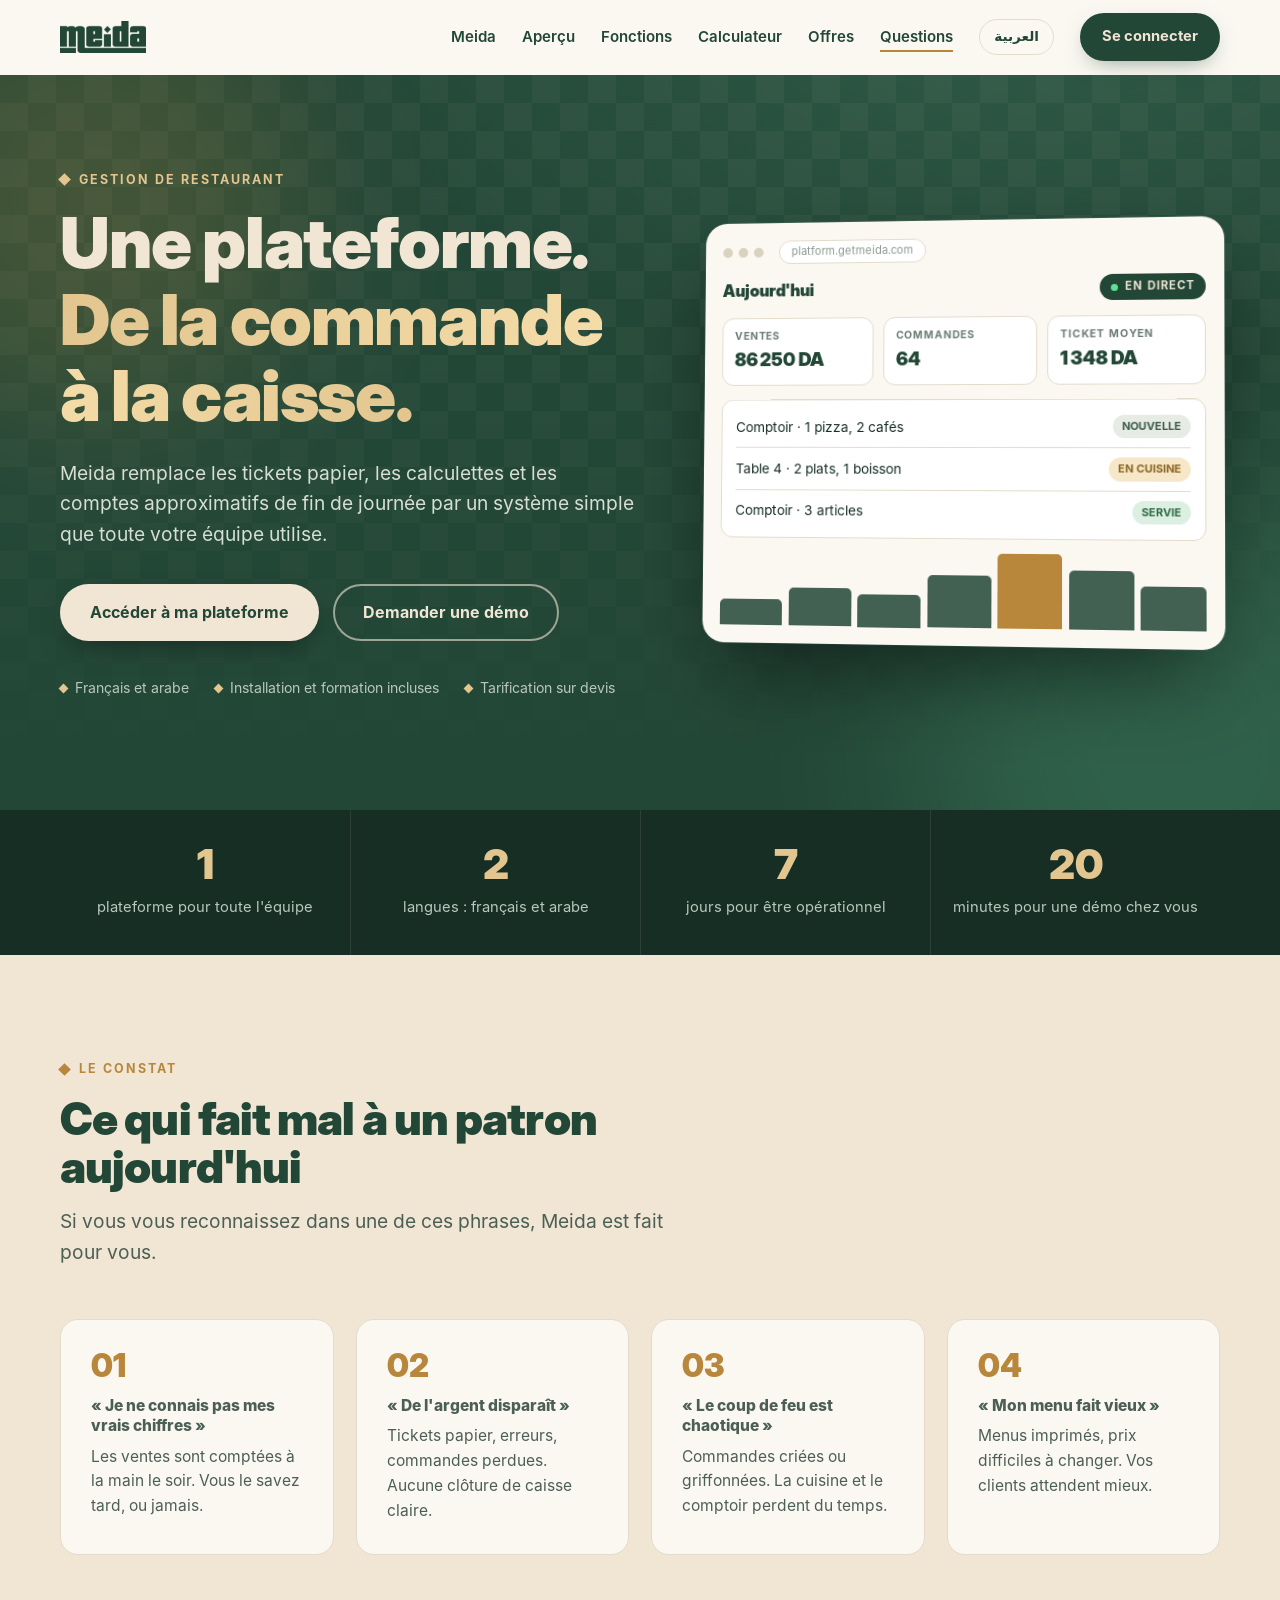
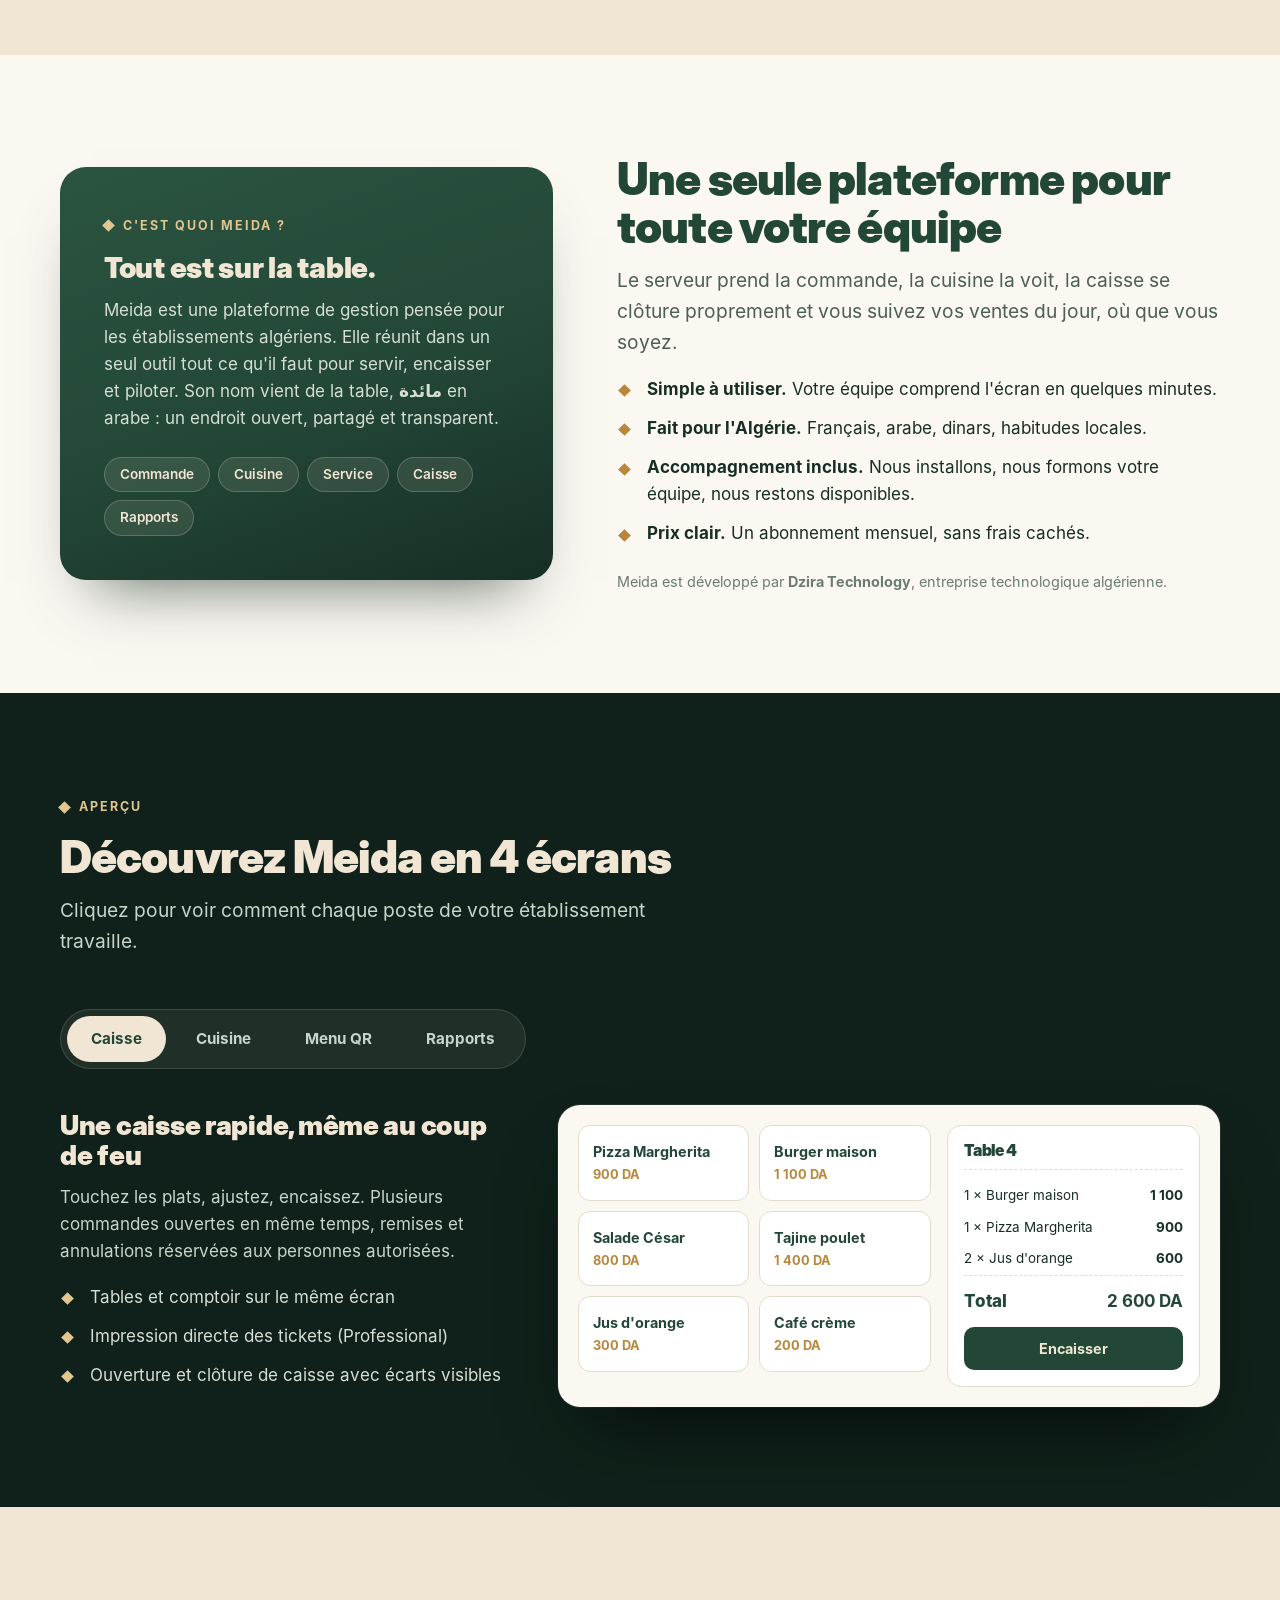
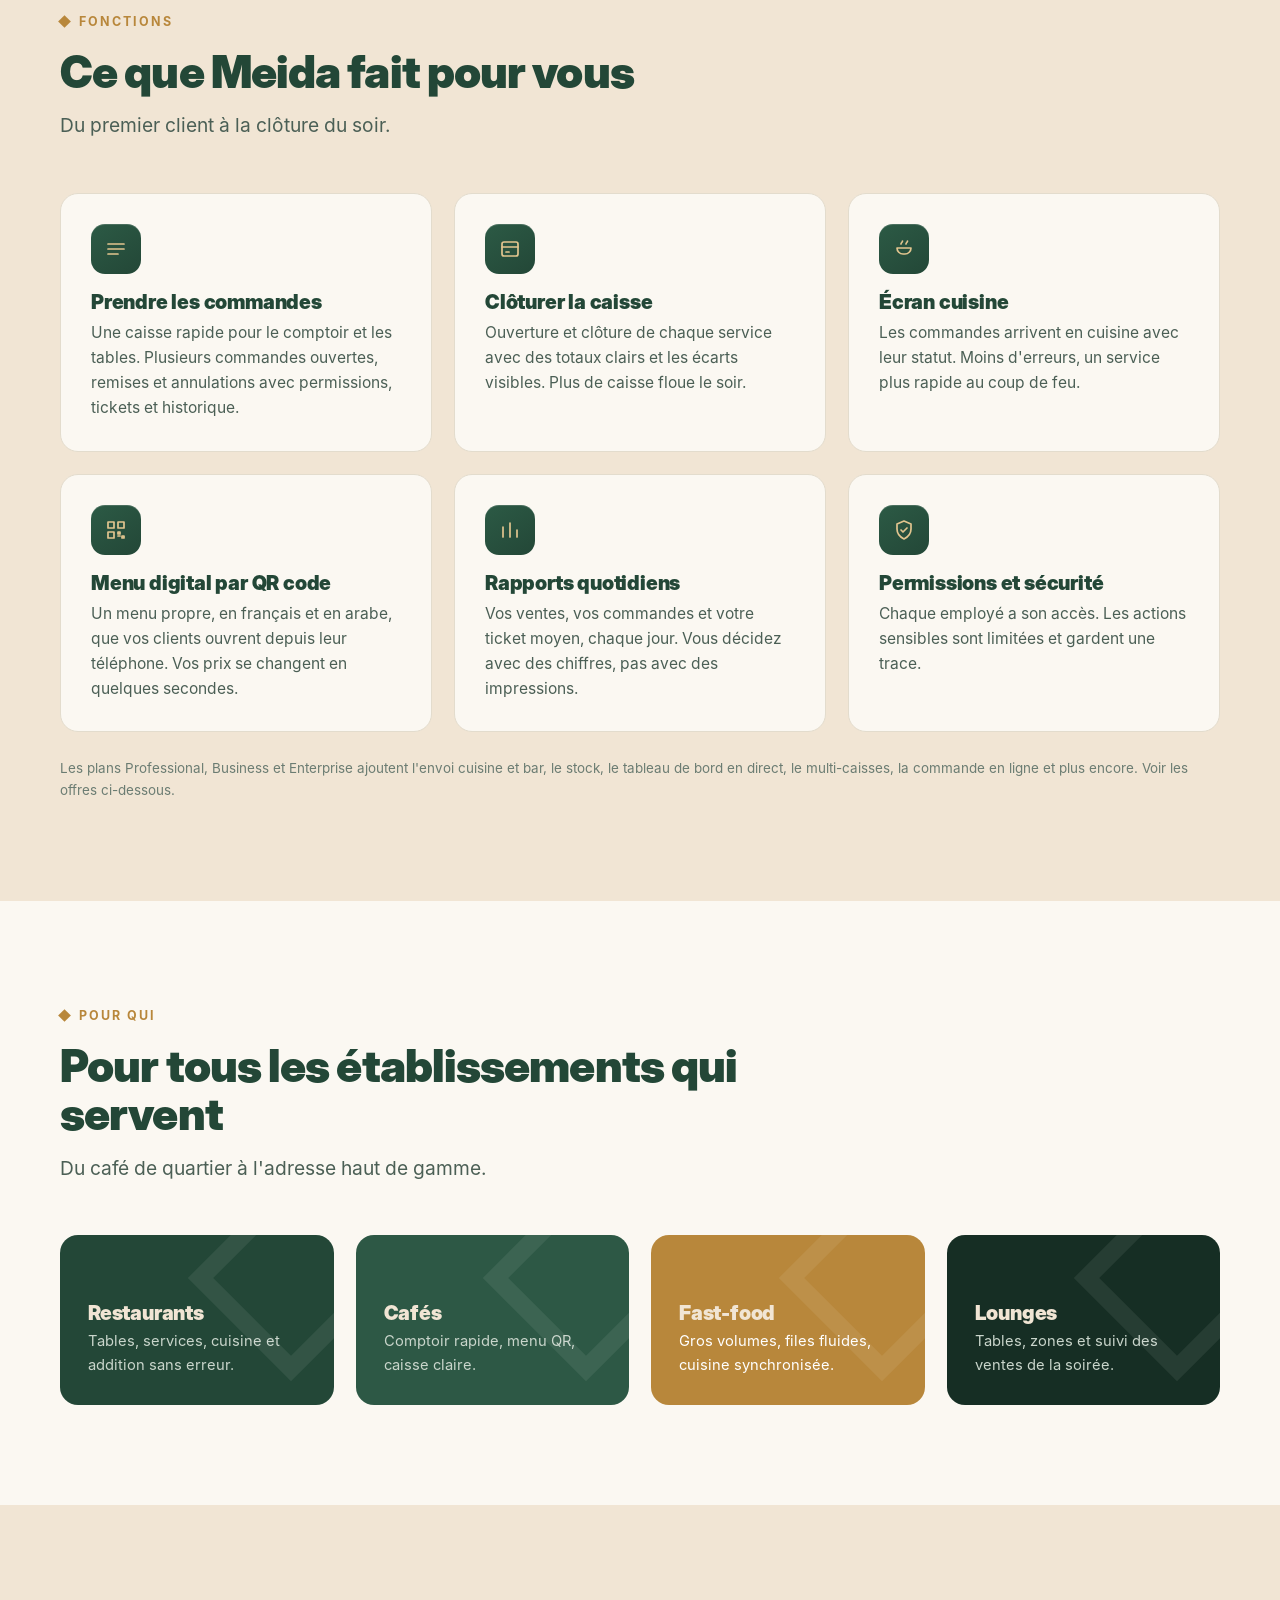
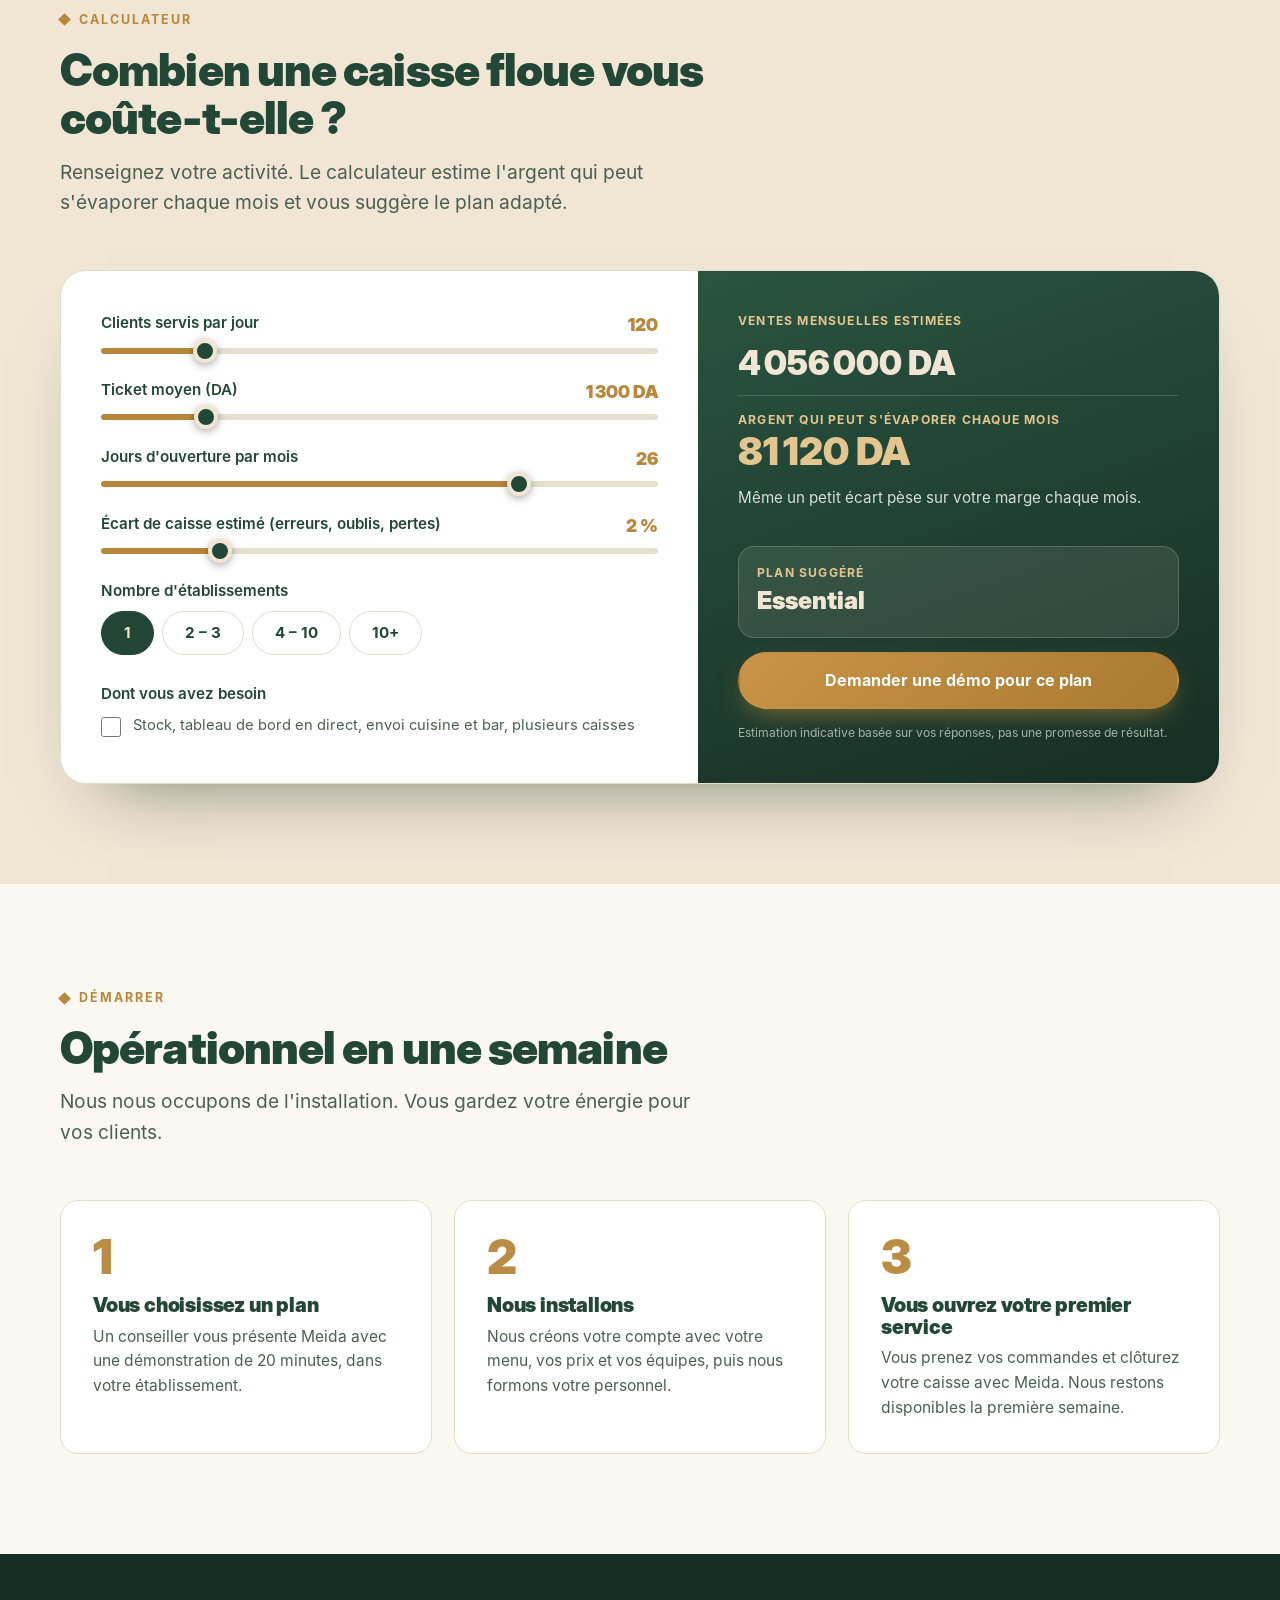
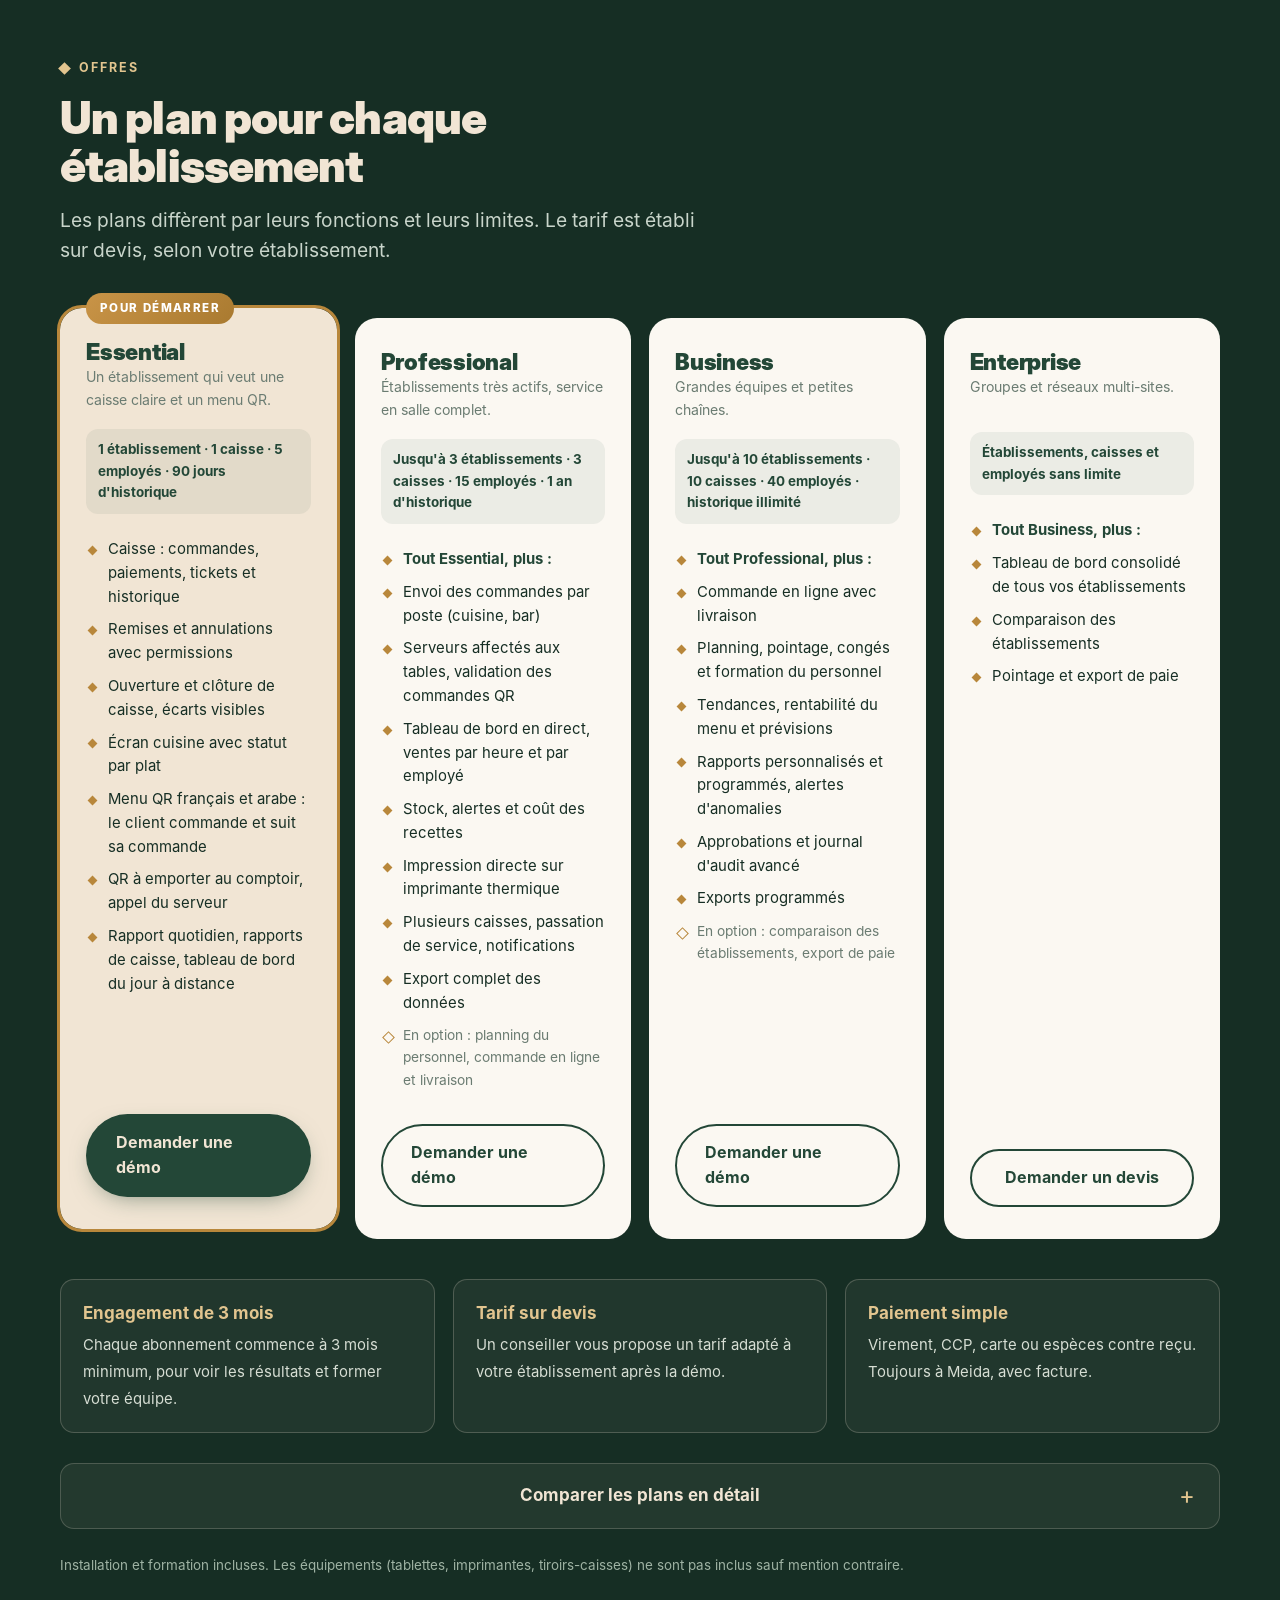
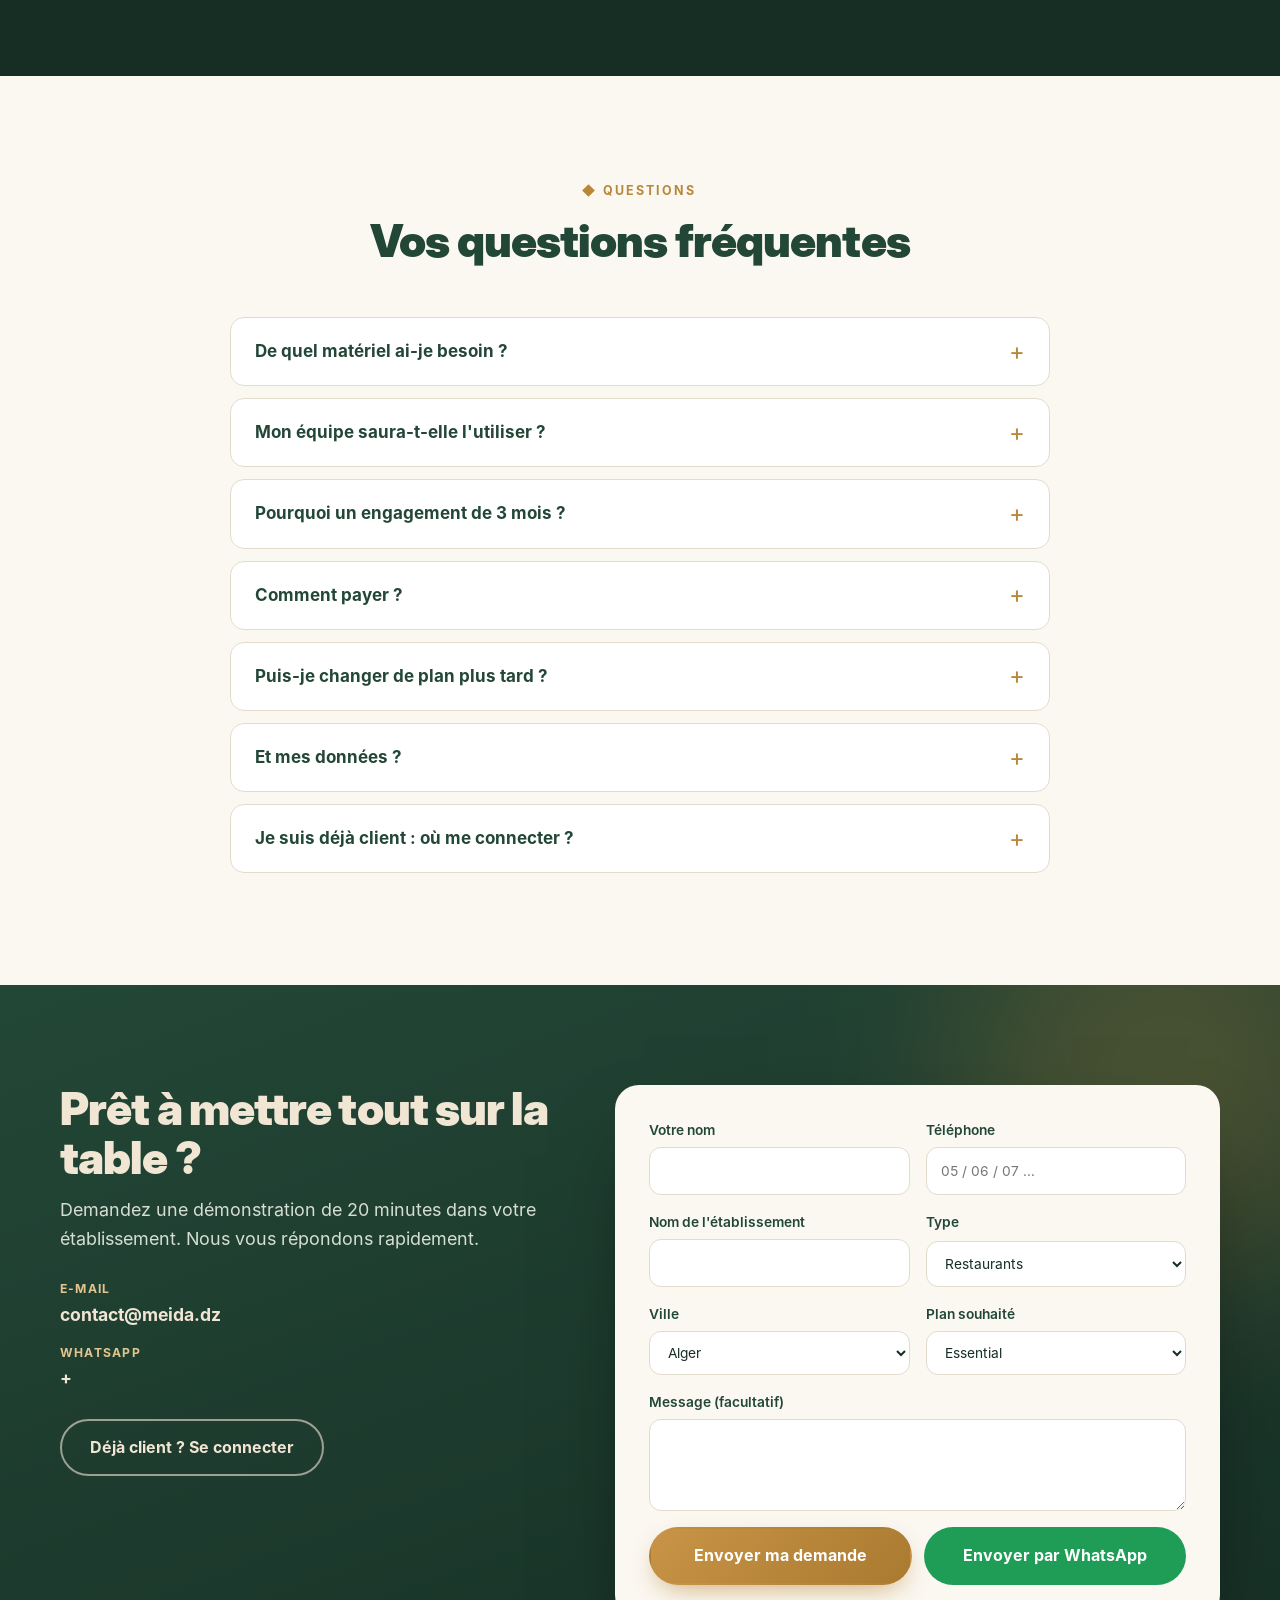
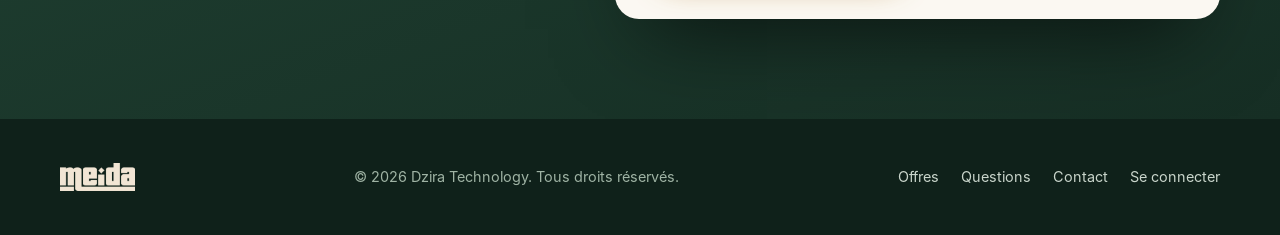
==== public/index.html @ 1314f731 "Meida home page for getmeida.com Static site served by nginx (Dockerfile) for Coolify. Plans match t" ====
<!DOCTYPE html>
<html lang="fr" dir="ltr">
<head>
<meta charset="utf-8">
<meta name="viewport" content="width=device-width, initial-scale=1">
<title>Meida | La plateforme de gestion pour restaurants, cafés et fast-foods</title>
<meta name="description" content="Meida réunit caisse, cuisine, menu QR et rapports dans une seule plateforme. De la commande à la caisse, pour les restaurants, cafés, fast-foods et lounges en Algérie.">
<meta name="theme-color" content="#234737">
<link rel="canonical" href="https://getmeida.com/">
<link rel="icon" href="favicon.ico" sizes="any">
<link rel="icon" href="assets/favicon-192.png" type="image/png" sizes="192x192">
<link rel="apple-touch-icon" href="assets/apple-touch-icon.png">
<link rel="manifest" href="site.webmanifest">
<link rel="preload" href="fonts/Inter-Regular.woff2" as="font" type="font/woff2" crossorigin>
<link rel="preload" href="fonts/InterDisplay-Black.woff2" as="font" type="font/woff2" crossorigin>
<meta property="og:type" content="website">
<meta property="og:locale" content="fr_DZ">
<meta property="og:site_name" content="Meida">
<meta property="og:title" content="Meida | Une plateforme. De la commande à la caisse.">
<meta property="og:description" content="Caisse, cuisine, menu QR et rapports dans une seule plateforme pour restaurants, cafés et fast-foods en Algérie.">
<meta property="og:url" content="https://getmeida.com/">
<meta property="og:image" content="https://getmeida.com/assets/og-image.png">
<meta name="twitter:card" content="summary_large_image">
<script type="application/ld+json">{"@context":"https://schema.org","@type":"SoftwareApplication","name":"Meida","applicationCategory":"BusinessApplication","operatingSystem":"Web","description":"Plateforme de gestion pour restaurants, cafés et fast-foods : caisse, cuisine, menu QR, rapports.","publisher":{"@type":"Organization","name":"Dzira Technology","url":"https://getmeida.com/"}}</script>
<script>document.documentElement.classList.add('js')</script>
<link rel="stylesheet" href="style.css">
</head>
<body>
<a class="skip" href="#main" data-i18n="skip">Aller au contenu</a>
<div class="progress" aria-hidden="true"><i id="progress"></i></div>

<header class="nav" id="nav">
  <div class="wrap">
    <a class="logo" href="#top" aria-label="Meida"><img src="assets/wm_green.png" alt="Meida" width="120" height="45"></a>
    <input type="checkbox" id="nav-toggle" aria-label="Menu">
    <label class="burger" for="nav-toggle" aria-hidden="true"><span></span><span></span><span></span></label>
    <ul class="menu" id="menu">
      <li><a href="#meida" data-i18n="nav_meida">Meida</a></li>
      <li><a href="#apercu" data-i18n="nav_tour">Aperçu</a></li>
      <li><a href="#fonctions" data-i18n="nav_features">Fonctions</a></li>
      <li><a href="#calculateur" data-i18n="nav_calc">Calculateur</a></li>
      <li><a href="#offres" data-i18n="nav_offers">Offres</a></li>
      <li><a href="#faq" data-i18n="nav_faq">Questions</a></li>
      <li class="lang-li"><button class="lang" id="lang" type="button" aria-label="Changer de langue / تغيير اللغة"><span data-lang-label>العربية</span></button></li>
      <li><a class="btn btn-primary btn-sm" data-login href="https://platform.getmeida.com/login" data-i18n="login">Se connecter</a></li>
    </ul>
  </div>
</header>

<main id="main">

<!-- HERO -->
<section class="hero" id="top">
  <div class="glow g1"></div><div class="glow g2"></div>
  <div class="wrap">
    <div class="hero-copy">
      <span class="eyebrow" data-i18n="hero_eyebrow">Gestion de restaurant</span>
      <h1><span data-i18n="hero_h1a">Une plateforme.</span><br><em data-i18n="hero_h1b">De la commande à la caisse.</em></h1>
      <p class="lead" data-i18n="hero_lead">Meida remplace les tickets papier, les calculettes et les comptes approximatifs de fin de journée par un système simple que toute votre équipe utilise.</p>
      <div class="cta">
        <a class="btn btn-primary" data-login href="https://platform.getmeida.com/login" data-i18n="hero_cta1">Accéder à ma plateforme</a>
        <a class="btn btn-ghost" href="#contact" data-i18n="hero_cta2">Demander une démo</a>
      </div>
      <div class="trust">
        <span data-i18n="trust1">Français et arabe</span>
        <span data-i18n="trust2">Installation et formation incluses</span>
        <span data-i18n="trust3">Tarification sur devis</span>
      </div>
    </div>
    <div class="mock" role="img" aria-label="Aperçu du tableau de bord Meida">
      <div class="mock-bar"><i></i><i></i><i></i><span class="url">platform.getmeida.com</span></div>
      <div class="mock-top"><b data-i18n="m_today">Aujourd'hui</b><span class="pill"><i class="dot"></i><span data-i18n="m_live">EN DIRECT</span></span></div>
      <div class="kpis">
        <div class="kpi"><small data-i18n="m_sales">Ventes</small><strong><span id="k-sales" data-v="84500">84 500</span> DA</strong></div>
        <div class="kpi"><small data-i18n="m_orders">Commandes</small><strong id="k-orders" data-v="63">63</strong></div>
        <div class="kpi"><small data-i18n="m_avg">Ticket moyen</small><strong><span id="k-avg">1 340</span> DA</strong></div>
      </div>
      <div class="orders" id="orders" aria-live="off">
        <div class="o"><span>Table 4 · 2 plats, 1 boisson</span><em class="new">NOUVELLE</em></div>
        <div class="o"><span>Comptoir · 3 articles</span><em class="wait">EN CUISINE</em></div>
        <div class="o"><span>Table 7 · 4 articles</span><em class="ok">SERVIE</em></div>
      </div>
      <div class="bars" aria-hidden="true"><i style="--h:35%"></i><i style="--h:52%"></i><i style="--h:44%"></i><i style="--h:70%"></i><i style="--h:100%"></i><i style="--h:78%"></i><i style="--h:58%"></i></div>
    </div>
  </div>
</section>

<!-- FACTS STRIP -->
<section class="facts" aria-label="Meida en bref">
  <div class="wrap">
    <div><strong class="count" data-to="1">1</strong><span data-i18n="f1">plateforme pour toute l'équipe</span></div>
    <div><strong class="count" data-to="2">2</strong><span data-i18n="f2">langues : français et arabe</span></div>
    <div><strong class="count" data-to="7">7</strong><span data-i18n="f3">jours pour être opérationnel</span></div>
    <div><strong class="count" data-to="20">20</strong><span data-i18n="f4">minutes pour une démo chez vous</span></div>
  </div>
</section>

<!-- PROBLEMS -->
<section class="problems">
  <div class="wrap">
    <div class="head reveal">
      <span class="eyebrow" data-i18n="p_eyebrow">Le constat</span>
      <h2 data-i18n="p_h2">Ce qui fait mal à un patron aujourd'hui</h2>
      <p class="lead" data-i18n="p_lead">Si vous vous reconnaissez dans une de ces phrases, Meida est fait pour vous.</p>
    </div>
    <div class="grid g4">
      <div class="card reveal"><span class="num">01</span><p class="quote" data-i18n="p1t">« Je ne connais pas mes vrais chiffres »</p><p data-i18n="p1">Les ventes sont comptées à la main le soir. Vous le savez tard, ou jamais.</p></div>
      <div class="card reveal"><span class="num">02</span><p class="quote" data-i18n="p2t">« De l'argent disparaît »</p><p data-i18n="p2">Tickets papier, erreurs, commandes perdues. Aucune clôture de caisse claire.</p></div>
      <div class="card reveal"><span class="num">03</span><p class="quote" data-i18n="p3t">« Le coup de feu est chaotique »</p><p data-i18n="p3">Commandes criées ou griffonnées. La cuisine et le comptoir perdent du temps.</p></div>
      <div class="card reveal"><span class="num">04</span><p class="quote" data-i18n="p4t">« Mon menu fait vieux »</p><p data-i18n="p4">Menus imprimés, prix difficiles à changer. Vos clients attendent mieux.</p></div>
    </div>
  </div>
</section>

<!-- ABOUT -->
<section id="meida">
  <div class="wrap about">
    <div class="panel reveal">
      <span class="eyebrow gold" data-i18n="a_eyebrow">C'est quoi Meida ?</span>
      <h3 data-i18n="a_h3">Tout est sur la table.</h3>
      <p data-i18n="a_p">Meida est une plateforme de gestion pensée pour les établissements algériens. Elle réunit dans un seul outil tout ce qu'il faut pour servir, encaisser et piloter. Son nom vient de la table, <b>مائدة</b> en arabe : un endroit ouvert, partagé et transparent.</p>
      <div class="chain"><span data-i18n="c1">Commande</span><span data-i18n="c2">Cuisine</span><span data-i18n="c3">Service</span><span data-i18n="c4">Caisse</span><span data-i18n="c5">Rapports</span></div>
    </div>
    <div class="reveal">
      <h2 data-i18n="a_h2">Une seule plateforme pour toute votre équipe</h2>
      <p class="lead" data-i18n="a_lead">Le serveur prend la commande, la cuisine la voit, la caisse se clôture proprement et vous suivez vos ventes du jour, où que vous soyez.</p>
      <ul class="checks">
        <li data-i18n="a_l1"><b>Simple à utiliser.</b> Votre équipe comprend l'écran en quelques minutes.</li>
        <li data-i18n="a_l2"><b>Fait pour l'Algérie.</b> Français, arabe, dinars, habitudes locales.</li>
        <li data-i18n="a_l3"><b>Accompagnement inclus.</b> Nous installons, nous formons votre équipe, nous restons disponibles.</li>
        <li data-i18n="a_l4"><b>Prix clair.</b> Un abonnement mensuel, sans frais cachés.</li>
      </ul>
      <p class="by" data-i18n="a_by">Meida est développé par <b>Dzira Technology</b>, entreprise technologique algérienne.</p>
    </div>
  </div>
</section>

<!-- PRODUCT TOUR -->
<section id="apercu" class="tour">
  <div class="wrap">
    <div class="head reveal">
      <span class="eyebrow gold" data-i18n="t_eyebrow">Aperçu</span>
      <h2 data-i18n="t_h2">Découvrez Meida en 4 écrans</h2>
      <p class="lead" data-i18n="t_lead">Cliquez pour voir comment chaque poste de votre établissement travaille.</p>
    </div>
    <div class="tabs" role="tablist" aria-label="Écrans Meida">
      <button role="tab" id="tab-1" aria-controls="pan-1" aria-selected="true" data-i18n="tab1">Caisse</button>
      <button role="tab" id="tab-2" aria-controls="pan-2" aria-selected="false" tabindex="-1" data-i18n="tab2">Cuisine</button>
      <button role="tab" id="tab-3" aria-controls="pan-3" aria-selected="false" tabindex="-1" data-i18n="tab3">Menu QR</button>
      <button role="tab" id="tab-4" aria-controls="pan-4" aria-selected="false" tabindex="-1" data-i18n="tab4">Rapports</button>
    </div>
    <div class="panes">
      <!-- Caisse -->
      <div class="pane" id="pan-1" role="tabpanel" aria-labelledby="tab-1">
        <div class="pane-copy">
          <h3 data-i18n="tp1h">Une caisse rapide, même au coup de feu</h3>
          <p data-i18n="tp1p">Touchez les plats, ajustez, encaissez. Plusieurs commandes ouvertes en même temps, remises et annulations réservées aux personnes autorisées.</p>
          <ul class="checks"><li data-i18n="tp1a">Tables et comptoir sur le même écran</li><li data-i18n="tp1b">Impression directe des tickets (Professional)</li><li data-i18n="tp1c">Ouverture et clôture de caisse avec écarts visibles</li></ul>
        </div>
        <div class="screen pos">
          <div class="pos-menu">
            <button type="button"><b>Pizza Margherita</b><span>900 DA</span></button>
            <button type="button"><b>Burger maison</b><span>1 100 DA</span></button>
            <button type="button"><b>Salade César</b><span>800 DA</span></button>
            <button type="button"><b>Tajine poulet</b><span>1 400 DA</span></button>
            <button type="button"><b>Jus d'orange</b><span>300 DA</span></button>
            <button type="button"><b>Café crème</b><span>200 DA</span></button>
          </div>
          <div class="pos-ticket">
            <h4>Table 4</h4>
            <div class="line"><span>1 × Burger maison</span><b>1 100</b></div>
            <div class="line"><span>1 × Pizza Margherita</span><b>900</b></div>
            <div class="line"><span>2 × Jus d'orange</span><b>600</b></div>
            <div class="total"><span>Total</span><b>2 600 DA</b></div>
            <span class="payb">Encaisser</span>
          </div>
        </div>
      </div>
      <!-- Cuisine -->
      <div class="pane" id="pan-2" role="tabpanel" aria-labelledby="tab-2" hidden>
        <div class="pane-copy">
          <h3 data-i18n="tp2h">La cuisine voit tout, en temps réel</h3>
          <p data-i18n="tp2p">Chaque commande arrive avec son statut. Fini les papiers perdus et les plats oubliés : la cuisine, le bar et le comptoir restent synchronisés.</p>
          <ul class="checks"><li data-i18n="tp2a">Commandes classées par statut</li><li data-i18n="tp2b">Envoi séparé cuisine et bar (Professional)</li><li data-i18n="tp2c">Moins d'erreurs, service plus rapide</li></ul>
        </div>
        <div class="screen kds">
          <div class="col"><h4>Nouvelles</h4><div class="tk"><b>#112 · Table 4</b><span>1 Burger · 1 Pizza</span></div><div class="tk"><b>#113 · Comptoir</b><span>2 Salades</span></div></div>
          <div class="col"><h4>En préparation</h4><div class="tk hot"><b>#110 · Table 7</b><span>2 Tajines · 1 Burger</span></div></div>
          <div class="col"><h4>Prêtes</h4><div class="tk done"><b>#109 · Table 2</b><span>1 Pizza</span></div><div class="tk done"><b>#108 · Comptoir</b><span>3 Cafés</span></div></div>
        </div>
      </div>
      <!-- QR -->
      <div class="pane" id="pan-3" role="tabpanel" aria-labelledby="tab-3" hidden>
        <div class="pane-copy">
          <h3 data-i18n="tp3h">Un menu digital que vos clients adorent</h3>
          <p data-i18n="tp3p">Un QR code sur la table, un menu propre en français et en arabe. Vous changez un prix ou un plat en quelques secondes, sans réimprimer.</p>
          <ul class="checks"><li data-i18n="tp3a">Français et arabe, au choix du client</li><li data-i18n="tp3b">Prix et plats modifiables à tout moment</li><li data-i18n="tp3c">Le client commande et suit sa commande depuis son téléphone</li></ul>
        </div>
        <div class="screen qr">
          <div class="phone">
            <div class="ph-top"><b>Chez Meida</b><span class="lg"><i class="on">FR</i><i>ع</i></span></div>
            <div class="ph-cat"><i class="on">Plats</i><i>Boissons</i><i>Desserts</i></div>
            <div class="ph-item"><div><b>Burger maison</b><span>Bœuf, cheddar, sauce maison</span></div><em>1 100 DA</em></div>
            <div class="ph-item"><div><b>Pizza Margherita</b><span>Tomate, mozzarella, basilic</span></div><em>900 DA</em></div>
            <div class="ph-item"><div><b>Salade César</b><span>Poulet, parmesan, croûtons</span></div><em>800 DA</em></div>
          </div>
          <div class="qrbox"><svg viewBox="0 0 29 29" aria-hidden="true"><path id="qrp" fill="#234737"/></svg><span>Scannez pour voir le menu</span></div>
        </div>
      </div>
      <!-- Rapports -->
      <div class="pane" id="pan-4" role="tabpanel" aria-labelledby="tab-4" hidden>
        <div class="pane-copy">
          <h3 data-i18n="tp4h">Vos chiffres, chaque jour, où que vous soyez</h3>
          <p data-i18n="tp4p">Ventes, commandes, ticket moyen. Vous décidez avec des chiffres exacts, pas avec des impressions de fin de soirée.</p>
          <ul class="checks"><li data-i18n="tp4a">Rapport de ventes quotidien</li><li data-i18n="tp4b">Tableau de bord en direct (Professional)</li><li data-i18n="tp4c">Stock et coût des recettes (Professional)</li></ul>
        </div>
        <div class="screen rep">
          <div class="rep-k"><div><small>Ventes de la semaine</small><strong>512 400 DA</strong></div><div><small>Commandes</small><strong>388</strong></div><div><small>Ticket moyen</small><strong>1 320 DA</strong></div></div>
          <div class="rep-chart" aria-hidden="true">
            <div><i style="--h:48%"></i><span>Lun</span></div><div><i style="--h:56%"></i><span>Mar</span></div><div><i style="--h:52%"></i><span>Mer</span></div><div><i style="--h:68%"></i><span>Jeu</span></div><div><i style="--h:92%"></i><span>Ven</span></div><div class="top"><i style="--h:100%"></i><span>Sam</span></div><div><i style="--h:74%"></i><span>Dim</span></div>
          </div>
          <p class="ex">Données d'exemple</p>
        </div>
      </div>
    </div>
  </div>
</section>

<!-- FEATURES -->
<section id="fonctions" class="features">
  <div class="wrap">
    <div class="head reveal">
      <span class="eyebrow" data-i18n="fe_eyebrow">Fonctions</span>
      <h2 data-i18n="fe_h2">Ce que Meida fait pour vous</h2>
      <p class="lead" data-i18n="fe_lead">Du premier client à la clôture du soir.</p>
    </div>
    <div class="grid g3">
      <div class="card feat reveal"><div class="icon"><svg viewBox="0 0 24 24"><path d="M4 7h16M4 12h16M4 17h10"/></svg></div><h3 data-i18n="fe1t">Prendre les commandes</h3><p data-i18n="fe1">Une caisse rapide pour le comptoir et les tables. Plusieurs commandes ouvertes, remises et annulations avec permissions, tickets et historique.</p></div>
      <div class="card feat reveal"><div class="icon"><svg viewBox="0 0 24 24"><rect x="4" y="5" width="16" height="14" rx="2"/><path d="M4 10h16M8 15h3"/></svg></div><h3 data-i18n="fe2t">Clôturer la caisse</h3><p data-i18n="fe2">Ouverture et clôture de chaque service avec des totaux clairs et les écarts visibles. Plus de caisse floue le soir.</p></div>
      <div class="card feat reveal"><div class="icon"><svg viewBox="0 0 24 24"><path d="M5 11h14a6 6 0 0 1-6 6h-2a6 6 0 0 1-6-6zM9 7c0-1.5 1.5-1.5 1.5-3M14 7c0-1.5 1.5-1.5 1.5-3"/></svg></div><h3 data-i18n="fe3t">Écran cuisine</h3><p data-i18n="fe3">Les commandes arrivent en cuisine avec leur statut. Moins d'erreurs, un service plus rapide au coup de feu.</p></div>
      <div class="card feat reveal"><div class="icon"><svg viewBox="0 0 24 24"><rect x="4" y="4" width="6" height="6"/><rect x="14" y="4" width="6" height="6"/><rect x="4" y="14" width="6" height="6"/><path d="M14 14h2v2h-2zM18 18h2v2h-2zM14 18h2"/></svg></div><h3 data-i18n="fe4t">Menu digital par QR code</h3><p data-i18n="fe4">Un menu propre, en français et en arabe, que vos clients ouvrent depuis leur téléphone. Vos prix se changent en quelques secondes.</p></div>
      <div class="card feat reveal"><div class="icon"><svg viewBox="0 0 24 24"><path d="M5 19V9M12 19V5M19 19v-7"/></svg></div><h3 data-i18n="fe5t">Rapports quotidiens</h3><p data-i18n="fe5">Vos ventes, vos commandes et votre ticket moyen, chaque jour. Vous décidez avec des chiffres, pas avec des impressions.</p></div>
      <div class="card feat reveal"><div class="icon"><svg viewBox="0 0 24 24"><path d="M12 3l7 3v5c0 4.5-3 8-7 10-4-2-7-5.500-7-10V6z"/><path d="M9 12l2 2 4-4"/></svg></div><h3 data-i18n="fe6t">Permissions et sécurité</h3><p data-i18n="fe6">Chaque employé a son accès. Les actions sensibles sont limitées et gardent une trace.</p></div>
    </div>
    <p class="fine dark reveal" data-i18n="fe_note">Les plans Professional, Business et Enterprise ajoutent l'envoi cuisine et bar, le stock, le tableau de bord en direct, le multi-caisses, la commande en ligne et plus encore. Voir les offres ci-dessous.</p>
  </div>
</section>

<!-- VENUES -->
<section id="pour-qui" class="venues">
  <div class="wrap">
    <div class="head reveal">
      <span class="eyebrow" data-i18n="v_eyebrow">Pour qui</span>
      <h2 data-i18n="v_h2">Pour tous les établissements qui servent</h2>
      <p class="lead" data-i18n="v_lead">Du café de quartier à l'adresse haut de gamme.</p>
    </div>
    <div class="grid g4">
      <div class="tile reveal"><h3 data-i18n="v1t">Restaurants</h3><p data-i18n="v1">Tables, services, cuisine et addition sans erreur.</p></div>
      <div class="tile reveal"><h3 data-i18n="v2t">Cafés</h3><p data-i18n="v2">Comptoir rapide, menu QR, caisse claire.</p></div>
      <div class="tile reveal"><h3 data-i18n="v3t">Fast-food</h3><p data-i18n="v3">Gros volumes, files fluides, cuisine synchronisée.</p></div>
      <div class="tile reveal"><h3 data-i18n="v4t">Lounges</h3><p data-i18n="v4">Tables, zones et suivi des ventes de la soirée.</p></div>
    </div>
  </div>
</section>

<!-- CALCULATOR -->
<section id="calculateur" class="calc">
  <div class="wrap">
    <div class="head reveal">
      <span class="eyebrow gold" data-i18n="ca_eyebrow">Calculateur</span>
      <h2 data-i18n="ca_h2">Combien une caisse floue vous coûte-t-elle ?</h2>
      <p class="lead" data-i18n="ca_lead">Renseignez votre activité. Le calculateur estime l'argent qui peut s'évaporer chaque mois et vous suggère le plan adapté.</p>
    </div>
    <div class="calc-box reveal">
      <form class="calc-in" id="calc" onsubmit="return false">
        <label><span data-i18n="ca_c">Clients servis par jour</span><b id="o-covers">120</b>
          <input type="range" id="i-covers" min="20" max="600" step="5" value="120"></label>
        <label><span data-i18n="ca_t">Ticket moyen (DA)</span><b id="o-ticket">1 300 DA</b>
          <input type="range" id="i-ticket" min="300" max="6000" step="50" value="1300"></label>
        <label><span data-i18n="ca_d">Jours d'ouverture par mois</span><b id="o-days">26</b>
          <input type="range" id="i-days" min="10" max="31" step="1" value="26"></label>
        <label><span data-i18n="ca_l">Écart de caisse estimé (erreurs, oublis, pertes)</span><b id="o-leak">2 %</b>
          <input type="range" id="i-leak" min="0.5" max="8" step="0.5" value="2"></label>
        <fieldset>
          <legend data-i18n="ca_s">Nombre d'établissements</legend>
          <div class="seg" id="i-sites">
            <label><input type="radio" name="sites" value="1" checked><span>1</span></label>
            <label><input type="radio" name="sites" value="2"><span>2 – 3</span></label>
            <label><input type="radio" name="sites" value="4"><span>4 – 10</span></label>
            <label><input type="radio" name="sites" value="11"><span>10+</span></label>
          </div>
        </fieldset>
        <fieldset>
          <legend data-i18n="ca_n">Dont vous avez besoin</legend>
          <label class="chk"><input type="checkbox" id="i-need"><span data-i18n="ca_need">Stock, tableau de bord en direct, envoi cuisine et bar, plusieurs caisses</span></label>
        </fieldset>
      </form>
      <div class="calc-out" aria-live="polite">
        <small data-i18n="ca_o1">Ventes mensuelles estimées</small>
        <strong id="r-rev">3 380 000 DA</strong>
        <div class="leak"><small data-i18n="ca_o2">Argent qui peut s'évaporer chaque mois</small><b id="r-leak">67 600 DA</b></div>
        <p class="ratio" data-i18n="ca_ratio">Même un petit écart pèse sur votre marge chaque mois.</p>
        <div class="reco"><small data-i18n="ca_o3">Plan suggéré</small><b id="r-plan">Essential</b></div>
        <a class="btn btn-brass" id="r-cta" href="#contact" data-i18n="ca_cta">Demander une démo pour ce plan</a>
        <p class="disc" data-i18n="ca_disc">Estimation indicative basée sur vos réponses, pas une promesse de résultat.</p>
      </div>
    </div>
  </div>
</section>

<!-- STEPS -->
<section class="steps">
  <div class="wrap">
    <div class="head reveal">
      <span class="eyebrow" data-i18n="s_eyebrow">Démarrer</span>
      <h2 data-i18n="s_h2">Opérationnel en une semaine</h2>
      <p class="lead" data-i18n="s_lead">Nous nous occupons de l'installation. Vous gardez votre énergie pour vos clients.</p>
    </div>
    <div class="grid g3 timeline">
      <div class="step reveal"><span class="num">1</span><h3 data-i18n="s1t">Vous choisissez un plan</h3><p data-i18n="s1">Un conseiller vous présente Meida avec une démonstration de 20 minutes, dans votre établissement.</p></div>
      <div class="step reveal"><span class="num">2</span><h3 data-i18n="s2t">Nous installons</h3><p data-i18n="s2">Nous créons votre compte avec votre menu, vos prix et vos équipes, puis nous formons votre personnel.</p></div>
      <div class="step reveal"><span class="num">3</span><h3 data-i18n="s3t">Vous ouvrez votre premier service</h3><p data-i18n="s3">Vous prenez vos commandes et clôturez votre caisse avec Meida. Nous restons disponibles la première semaine.</p></div>
    </div>
  </div>
</section>

<!-- PRICING -->
<section id="offres" class="pricing">
  <div class="wrap">
    <div class="head reveal">
      <span class="eyebrow gold" data-i18n="o_eyebrow">Offres</span>
      <h2 data-i18n="o_h2">Un plan pour chaque établissement</h2>
      <p class="lead" data-i18n="o_lead">Les plans diffèrent par leurs fonctions et leurs limites. Le tarif est établi sur devis, selon votre établissement.</p>
    </div>
    <div class="plans">
      <article class="plan pop reveal">
        <span class="badge" data-i18n="badge">Pour démarrer</span>
        <h3>Essential</h3>
        <p class="for" data-i18n="e_for">Un établissement qui veut une caisse claire et un menu QR.</p>
        <p class="lim" data-i18n="e_lim">1 établissement · 1 caisse · 5 employés · 90 jours d'historique</p>
        <ul>
          <li data-i18n="e1">Caisse : commandes, paiements, tickets et historique</li>
          <li data-i18n="e2">Remises et annulations avec permissions</li>
          <li data-i18n="e3">Ouverture et clôture de caisse, écarts visibles</li>
          <li data-i18n="e4">Écran cuisine avec statut par plat</li>
          <li data-i18n="e5">Menu QR français et arabe : le client commande et suit sa commande</li>
          <li data-i18n="e6">QR à emporter au comptoir, appel du serveur</li>
          <li data-i18n="e7">Rapport quotidien, rapports de caisse, tableau de bord du jour à distance</li>
        </ul>
        <a class="btn btn-primary" href="#contact" data-pick="Essential" data-i18n="cta_demo">Demander une démo</a>
      </article>
      <article class="plan reveal">
        <h3>Professional</h3>
        <p class="for" data-i18n="p_for">Établissements très actifs, service en salle complet.</p>
        <p class="lim" data-i18n="p_lim">Jusqu'à 3 établissements · 3 caisses · 15 employés · 1 an d'historique</p>
        <ul>
          <li class="inc" data-i18n="inc_e">Tout Essential, plus :</li>
          <li data-i18n="pr1">Envoi des commandes par poste (cuisine, bar)</li>
          <li data-i18n="pr2">Serveurs affectés aux tables, validation des commandes QR</li>
          <li data-i18n="pr3">Tableau de bord en direct, ventes par heure et par employé</li>
          <li data-i18n="pr4">Stock, alertes et coût des recettes</li>
          <li data-i18n="pr5">Impression directe sur imprimante thermique</li>
          <li data-i18n="pr6">Plusieurs caisses, passation de service, notifications</li>
          <li data-i18n="pr7">Export complet des données</li>
          <li class="opt" data-i18n="pr_opt">En option : planning du personnel, commande en ligne et livraison</li>
        </ul>
        <a class="btn btn-ghost" href="#contact" data-pick="Professional" data-i18n="cta_demo">Demander une démo</a>
      </article>
      <article class="plan reveal">
        <h3>Business</h3>
        <p class="for" data-i18n="b_for">Grandes équipes et petites chaînes.</p>
        <p class="lim" data-i18n="b_lim">Jusqu'à 10 établissements · 10 caisses · 40 employés · historique illimité</p>
        <ul>
          <li class="inc" data-i18n="inc_p">Tout Professional, plus :</li>
          <li data-i18n="bu1">Commande en ligne avec livraison</li>
          <li data-i18n="bu2">Planning, pointage, congés et formation du personnel</li>
          <li data-i18n="bu3">Tendances, rentabilité du menu et prévisions</li>
          <li data-i18n="bu4">Rapports personnalisés et programmés, alertes d'anomalies</li>
          <li data-i18n="bu5">Approbations et journal d'audit avancé</li>
          <li data-i18n="bu6">Exports programmés</li>
          <li class="opt" data-i18n="bu_opt">En option : comparaison des établissements, export de paie</li>
        </ul>
        <a class="btn btn-ghost" href="#contact" data-pick="Business" data-i18n="cta_demo">Demander une démo</a>
      </article>
      <article class="plan reveal">
        <h3>Enterprise</h3>
        <p class="for" data-i18n="g_for">Groupes et réseaux multi-sites.</p>
        <p class="lim" data-i18n="g_lim">Établissements, caisses et employés sans limite</p>
        <ul>
          <li class="inc" data-i18n="inc_b">Tout Business, plus :</li>
          <li data-i18n="pg1">Tableau de bord consolidé de tous vos établissements</li>
          <li data-i18n="pg2">Comparaison des établissements</li>
          <li data-i18n="pg3">Pointage et export de paie</li>
        </ul>
        <a class="btn btn-ghost" href="#contact" data-pick="Enterprise" data-i18n="g_cta">Demander un devis</a>
      </article>
    </div>

    <div class="terms">
      <div class="reveal"><b data-i18n="tm1t">Engagement de 3 mois</b><span data-i18n="tm1">Chaque abonnement commence à 3 mois minimum, pour voir les résultats et former votre équipe.</span></div>
      <div class="reveal"><b data-i18n="tm2t">Tarif sur devis</b><span data-i18n="tm2">Un conseiller vous propose un tarif adapté à votre établissement après la démo.</span></div>
      <div class="reveal"><b data-i18n="tm3t">Paiement simple</b><span data-i18n="tm3">Virement, CCP, carte ou espèces contre reçu. Toujours à Meida, avec facture.</span></div>
    </div>

    <details class="compare reveal">
      <summary data-i18n="cmp">Comparer les plans en détail</summary>
      <div class="tbl-wrap">
      <table>
        <thead><tr><th data-i18n="cmp_f">Fonction</th><th>Essential</th><th>Professional</th><th>Business</th><th>Enterprise</th></tr></thead>
        <tbody>
          <tr><td data-i18n="r1">Caisse, tickets, remises et annulations avec permissions</td><td class="y">✓</td><td class="y">✓</td><td class="y">✓</td><td class="y">✓</td></tr>
          <tr><td data-i18n="r2">Ouverture et clôture de caisse, rapports de caisse</td><td class="y">✓</td><td class="y">✓</td><td class="y">✓</td><td class="y">✓</td></tr>
          <tr><td data-i18n="r3">Menu QR français et arabe, commande et suivi par le client</td><td class="y">✓</td><td class="y">✓</td><td class="y">✓</td><td class="y">✓</td></tr>
          <tr><td data-i18n="r4">QR à emporter au comptoir, appel du serveur</td><td class="y">✓</td><td class="y">✓</td><td class="y">✓</td><td class="y">✓</td></tr>
          <tr><td data-i18n="r5">Écran cuisine avec statut par plat</td><td class="y">✓</td><td class="y">✓</td><td class="y">✓</td><td class="y">✓</td></tr>
          <tr><td data-i18n="r6">Rapport quotidien, tableau de bord du jour à distance</td><td class="y">✓</td><td class="y">✓</td><td class="y">✓</td><td class="y">✓</td></tr>
          <tr><td data-i18n="r7">Envoi par poste (cuisine, bar)</td><td class="n">–</td><td class="y">✓</td><td class="y">✓</td><td class="y">✓</td></tr>
          <tr><td data-i18n="r8">Serveurs affectés aux tables, validation des commandes QR</td><td class="n">–</td><td class="y">✓</td><td class="y">✓</td><td class="y">✓</td></tr>
          <tr><td data-i18n="r9">Tableau de bord en direct, ventes par heure et par employé</td><td class="n">–</td><td class="y">✓</td><td class="y">✓</td><td class="y">✓</td></tr>
          <tr><td data-i18n="r10">Stock, alertes et coût des recettes</td><td class="n">–</td><td class="y">✓</td><td class="y">✓</td><td class="y">✓</td></tr>
          <tr><td data-i18n="r11">Impression directe sur imprimante thermique</td><td class="n">–</td><td class="y">✓</td><td class="y">✓</td><td class="y">✓</td></tr>
          <tr><td data-i18n="r12">Export complet des données</td><td class="n">–</td><td class="y">✓</td><td class="y">✓</td><td class="y">✓</td></tr>
          <tr><td data-i18n="r13">Commande en ligne avec livraison</td><td class="n">–</td><td class="o" data-i18n="opt">Option</td><td class="y">✓</td><td class="y">✓</td></tr>
          <tr><td data-i18n="r14">Planning, pointage, congés et formation du personnel</td><td class="n">–</td><td class="o" data-i18n="opt">Option</td><td class="y">✓</td><td class="y">✓</td></tr>
          <tr><td data-i18n="r15">Tendances, prévisions, rapports personnalisés et programmés</td><td class="n">–</td><td class="n">–</td><td class="y">✓</td><td class="y">✓</td></tr>
          <tr><td data-i18n="r16">Approbations et journal d'audit avancé</td><td class="n">–</td><td class="n">–</td><td class="y">✓</td><td class="y">✓</td></tr>
          <tr><td data-i18n="r17">Comparaison des établissements, export de paie</td><td class="n">–</td><td class="n">–</td><td class="o" data-i18n="opt">Option</td><td class="y">✓</td></tr>
          <tr><td data-i18n="r18">Tableau de bord consolidé multi-établissements</td><td class="n">–</td><td class="n">–</td><td class="n">–</td><td class="y">✓</td></tr>
          <tr><td data-i18n="r19">Établissements</td><td>1</td><td>3</td><td>10</td><td data-i18n="nolim">Sans limite</td></tr>
          <tr><td data-i18n="r20">Caisses</td><td>1</td><td>3</td><td>10</td><td data-i18n="nolim">Sans limite</td></tr>
          <tr><td data-i18n="r21">Employés</td><td>5</td><td>15</td><td>40</td><td data-i18n="nolim">Sans limite</td></tr>
          <tr><td data-i18n="r22">Historique des rapports</td><td data-i18n="d90">90 jours</td><td data-i18n="y1">1 an</td><td data-i18n="nolim">Sans limite</td><td data-i18n="nolim">Sans limite</td></tr>
        </tbody>
      </table>
      </div>
    </details>
    <p class="fine reveal" data-i18n="o_fine">Installation et formation incluses. Les équipements (tablettes, imprimantes, tiroirs-caisses) ne sont pas inclus sauf mention contraire.</p>
  </div>
</section>

<!-- FAQ -->
<section id="faq">
  <div class="wrap">
    <div class="head center reveal">
      <span class="eyebrow" data-i18n="q_eyebrow">Questions</span>
      <h2 data-i18n="q_h2">Vos questions fréquentes</h2>
    </div>
    <div class="faq">
      <details class="reveal"><summary data-i18n="q1t">De quel matériel ai-je besoin ?</summary><p data-i18n="q1">D'une tablette ou d'un ordinateur et d'une connexion internet. Une imprimante de tickets est conseillée. Nous vous aidons à choisir le matériel adapté à votre établissement.</p></details>
      <details class="reveal"><summary data-i18n="q2t">Mon équipe saura-t-elle l'utiliser ?</summary><p data-i18n="q2">Meida est conçu pour être compris en quelques minutes. Nous formons votre équipe pendant l'installation et nous restons joignables la première semaine.</p></details>
      <details class="reveal"><summary data-i18n="q3t">Pourquoi un engagement de 3 mois ?</summary><p data-i18n="q3">Trois mois laissent le temps à votre équipe de s'habituer et à vous de voir la différence sur votre caisse et vos chiffres. Nous ne vendons pas d'abonnement d'un mois.</p></details>
      <details class="reveal"><summary data-i18n="q4t">Comment payer ?</summary><p data-i18n="q4">Par virement, CCP, carte ou espèces contre reçu. Le paiement se fait toujours à Meida, jamais à un intermédiaire, et vous recevez une facture.</p></details>
      <details class="reveal"><summary data-i18n="q5t">Puis-je changer de plan plus tard ?</summary><p data-i18n="q5">Oui. Vous pouvez passer à un plan supérieur à tout moment. Le nouveau tarif s'applique à la prochaine échéance.</p></details>
      <details class="reveal"><summary data-i18n="q6t">Et mes données ?</summary><p data-i18n="q6">Vos données vous appartiennent. Nous les protégeons, nous ne les utilisons que pour faire fonctionner Meida, et vous pouvez les exporter.</p></details>
      <details class="reveal"><summary data-i18n="q7t">Je suis déjà client : où me connecter ?</summary><p data-i18n="q7">Utilisez le bouton « Se connecter » en haut de la page pour accéder à votre plateforme.</p></details>
    </div>
  </div>
</section>

<!-- CONTACT -->
<section id="contact" class="final">
  <div class="glow g1"></div>
  <div class="wrap contact">
    <div class="c-copy">
      <h2 data-i18n="ct_h2">Prêt à mettre tout sur la table ?</h2>
      <p data-i18n="ct_p">Demandez une démonstration de 20 minutes dans votre établissement. Nous vous répondons rapidement.</p>
      <ul class="c-list">
        <li><b data-i18n="ct_mail">E-mail</b><a data-mail href="mailto:contact@meida.dz">contact@meida.dz</a></li>
        <li class="wa-li"><b>WhatsApp</b><a data-wa href="#" target="_blank" rel="noopener">—</a></li>
      </ul>
      <a class="btn btn-ghost" data-login href="https://platform.getmeida.com/login" data-i18n="ct_login">Déjà client ? Se connecter</a>
    </div>
    <form class="form" id="lead" novalidate>
      <div class="row">
        <label><span data-i18n="fm_name">Votre nom</span><input name="name" autocomplete="name" required></label>
        <label><span data-i18n="fm_phone">Téléphone</span><input name="phone" type="tel" inputmode="tel" autocomplete="tel" required placeholder="05 / 06 / 07 …"></label>
      </div>
      <div class="row">
        <label><span data-i18n="fm_venue">Nom de l'établissement</span><input name="venue" required></label>
        <label><span data-i18n="fm_type">Type</span>
          <select name="type"><option value="Restaurant" data-i18n="v1t">Restaurants</option><option value="Café" data-i18n="v2t">Cafés</option><option value="Fast-food" data-i18n="v3t">Fast-food</option><option value="Lounge" data-i18n="v4t">Lounges</option></select></label>
      </div>
      <div class="row">
        <label><span data-i18n="fm_city">Ville</span>
          <select name="city"><option>Alger</option><option>Oran</option><option>Constantine</option><option>Blida</option><option>Tipaza</option><option>Boumerdès</option><option>Sétif</option><option>Annaba</option><option>Béjaïa</option><option>Tizi Ouzou</option><option>Batna</option><option>Tlemcen</option><option value="Autre" data-i18n="other">Autre</option></select></label>
        <label><span data-i18n="fm_plan">Plan souhaité</span>
          <select name="plan" id="f-plan"><option value="Essential">Essential</option><option value="Professional">Professional</option><option value="Business">Business</option><option value="Enterprise">Enterprise</option><option value="Je ne sais pas" data-i18n="notsure">Je ne sais pas encore</option></select></label>
      </div>
      <label><span data-i18n="fm_msg">Message (facultatif)</span><textarea name="msg" rows="3"></textarea></label>
      <input type="text" name="website" tabindex="-1" autocomplete="off" class="hp" aria-hidden="true">
      <p class="err" id="f-err" role="alert" hidden></p>
      <div class="f-actions">
        <button class="btn btn-brass" type="submit" data-i18n="fm_send">Envoyer ma demande</button>
        <button class="btn btn-wa" type="button" id="f-wa" data-i18n="fm_wa">Envoyer par WhatsApp</button>
      </div>
      <p class="ok" id="f-ok" role="status" hidden></p>
    </form>
  </div>
</section>

</main>

<footer>
  <div class="wrap">
    <img src="assets/wm_cream.png" alt="Meida" width="100" height="37">
    <span data-i18n="ft">© 2026 Dzira Technology. Tous droits réservés.</span>
    <nav aria-label="Pied de page"><a href="#offres" data-i18n="nav_offers">Offres</a><a href="#faq" data-i18n="nav_faq">Questions</a><a href="#contact">Contact</a><a data-login href="https://platform.getmeida.com/login" data-i18n="login">Se connecter</a></nav>
  </div>
</footer>

<div class="mbar" id="mbar"><a class="btn btn-primary" data-login href="https://platform.getmeida.com/login" data-i18n="login">Se connecter</a><a class="btn btn-brass" href="#contact" data-i18n="demo">Demander une démo</a></div>
<button class="totop" id="totop" type="button" aria-label="Haut de page">↑</button>

<script src="script.js" defer></script>
</body>
</html>
---- public/style.css ----
@font-face{font-family:"Inter";font-weight:400;font-style:normal;font-display:swap;src:url(fonts/Inter-Regular.woff2) format("woff2")}
@font-face{font-family:"Inter";font-weight:600;font-style:normal;font-display:swap;src:url(fonts/Inter-SemiBold.woff2) format("woff2")}
@font-face{font-family:"Inter";font-weight:700;font-style:normal;font-display:swap;src:url(fonts/Inter-Bold.woff2) format("woff2")}
@font-face{font-family:"Inter";font-weight:800;font-style:normal;font-display:swap;src:url(fonts/Inter-ExtraBold.woff2) format("woff2")}
@font-face{font-family:"Inter Display";font-weight:900;font-style:normal;font-display:swap;src:url(fonts/InterDisplay-Black.woff2) format("woff2")}
@font-face{font-family:"Kufi";font-weight:400;font-style:normal;font-display:swap;src:url(fonts/noto-kufi-arabic-arabic-400-normal.woff2) format("woff2")}
@font-face{font-family:"Kufi";font-weight:700;font-style:normal;font-display:swap;src:url(fonts/noto-kufi-arabic-arabic-700-normal.woff2) format("woff2")}
@font-face{font-family:"Kufi";font-weight:900;font-style:normal;font-display:swap;src:url(fonts/noto-kufi-arabic-arabic-900-normal.woff2) format("woff2")}

:root{--green:#234737;--forest:#162E24;--deep:#0f211a;--cream:#F1E5D4;--paper:#FBF8F2;--sage:#8A9686;--brass:#B8873B;--gold:#e2c58f;--terra:#B5542F;--ink:#162E24;--mut:#4b5f55;--line:#e3dccd;--r:18px;--ease:cubic-bezier(.2,.7,.2,1);--sans:"Inter",system-ui,-apple-system,"Segoe UI",Roboto,Arial,sans-serif;--disp:"Inter Display","Inter",system-ui,sans-serif}
*{box-sizing:border-box;margin:0;padding:0}
html{scroll-behavior:smooth;scroll-padding-top:84px;-webkit-text-size-adjust:100%}
body{font-family:var(--sans);color:var(--ink);background:var(--paper);line-height:1.6;font-size:17px;-webkit-font-smoothing:antialiased;overflow-x:hidden}
html[lang=ar]{--sans:"Kufi","Inter",system-ui,"Segoe UI",Tahoma,Arial,sans-serif;--disp:"Kufi","Inter",system-ui,sans-serif}
html[lang=ar] body{line-height:1.85}
html[lang=ar] h1,html[lang=ar] h2,html[lang=ar] h3{letter-spacing:0;line-height:1.35}
html[lang=ar] .eyebrow{letter-spacing:0;text-transform:none;font-size:.9rem}
img,svg{max-width:100%;display:block}
a{color:inherit}
button{font:inherit;color:inherit;cursor:pointer}
.wrap{width:min(1160px,100% - 40px);margin-inline:auto}
.skip{position:absolute;inset-inline-start:12px;top:-60px;background:var(--brass);color:#fff;padding:10px 16px;border-radius:10px;z-index:200;font-weight:700;text-decoration:none}
.skip:focus{top:10px}
h1,h2,h3,h4{font-family:var(--disp);line-height:1.08;letter-spacing:-.02em;font-weight:900;color:var(--green)}
h1{font-size:clamp(2.5rem,5.6vw,4.4rem)}
h2{font-size:clamp(1.9rem,3.6vw,2.8rem);margin-bottom:14px}
h3{font-size:1.25rem;margin-bottom:8px;letter-spacing:-.01em}
.eyebrow{display:inline-flex;align-items:center;gap:10px;font-size:.78rem;font-weight:700;letter-spacing:.16em;text-transform:uppercase;color:var(--brass);margin-bottom:16px}
.eyebrow::before{content:"";width:9px;height:9px;background:currentColor;transform:rotate(45deg)}
.eyebrow.gold{color:var(--brass)}
.lead{font-size:1.2rem;color:var(--mut);max-width:640px}
section{padding:100px 0;position:relative}
.head{max-width:720px;margin-bottom:52px}
.head.center{margin-inline:auto;text-align:center}
.btn{display:inline-flex;align-items:center;justify-content:center;gap:8px;padding:14px 28px;border-radius:999px;font-weight:700;font-size:1rem;text-decoration:none;border:2px solid transparent;cursor:pointer;transition:transform .2s var(--ease),background .2s,color .2s,border-color .2s,box-shadow .2s;font-family:var(--sans)}
.btn:hover{transform:translateY(-2px)}
.btn-primary{background:var(--green);color:var(--cream);box-shadow:0 8px 24px -10px rgba(35,71,55,.6)}
.btn-primary:hover{background:var(--forest)}
.btn-brass{background:linear-gradient(135deg,#c99447,#a97a30);color:#fff;box-shadow:0 10px 28px -10px rgba(184,135,59,.8)}
.btn-brass:hover{box-shadow:0 14px 32px -10px rgba(184,135,59,.95)}
.btn-ghost{border-color:var(--green);color:var(--green);background:transparent}
.btn-ghost:hover{background:var(--green);color:var(--cream)}
.btn-wa{background:#1f9d57;color:#fff}.btn-wa:hover{background:#17844a}
.btn-sm{padding:10px 20px;font-size:.92rem}
:focus-visible{outline:3px solid var(--brass);outline-offset:3px;border-radius:6px}
/* progress + nav */
.progress{position:fixed;inset:0 0 auto 0;height:3px;z-index:120;pointer-events:none}
.progress i{display:block;height:100%;width:0;background:linear-gradient(90deg,var(--brass),var(--gold))}
.nav{position:sticky;top:0;z-index:100;background:rgba(251,248,242,.82);backdrop-filter:saturate(1.4) blur(14px);-webkit-backdrop-filter:saturate(1.4) blur(14px);border-bottom:1px solid transparent;transition:border-color .25s,box-shadow .25s}
.nav.stuck{border-color:var(--line);box-shadow:0 10px 30px -22px rgba(22,46,36,.5)}
.nav .wrap{display:flex;align-items:center;justify-content:space-between;height:74px;gap:20px;position:relative}
.logo img{height:32px;width:auto}
.menu{display:flex;align-items:center;gap:26px;list-style:none}
.menu a:not(.btn){text-decoration:none;font-weight:600;font-size:.94rem;color:var(--green);position:relative;padding:4px 0}
.menu a:not(.btn)::after{content:"";position:absolute;inset-inline:0;bottom:-2px;height:2px;background:var(--brass);transform:scaleX(0);transform-origin:left;transition:transform .25s var(--ease)}
[dir=rtl] .menu a:not(.btn)::after{transform-origin:right}
.menu a:not(.btn):hover::after,.menu a.act::after{transform:scaleX(1)}
.menu a.btn-primary{color:var(--cream)}
.lang{background:transparent;border:1.5px solid var(--line);border-radius:999px;padding:6px 14px;font-weight:700;font-size:.85rem;color:var(--green);transition:border-color .2s,background .2s}
.lang:hover{border-color:var(--brass);background:#fff}
.burger,#nav-toggle{display:none}
/* hero */
.hero{background:radial-gradient(1200px 600px at 80% -10%,#2f5a47 0%,transparent 60%),var(--green);color:var(--cream);padding:90px 0 110px;overflow:hidden}
.hero::before{content:"";position:absolute;inset:0;background-image:linear-gradient(45deg,rgba(241,229,212,.045) 25%,transparent 25%,transparent 75%,rgba(241,229,212,.045) 75%),linear-gradient(45deg,rgba(241,229,212,.045) 25%,transparent 25%,transparent 75%,rgba(241,229,212,.045) 75%);background-size:56px 56px;background-position:0 0,28px 28px;mask-image:linear-gradient(180deg,#000 30%,transparent 100%);-webkit-mask-image:linear-gradient(180deg,#000 30%,transparent 100%)}
.glow{position:absolute;border-radius:50%;filter:blur(90px);opacity:.45;pointer-events:none}
.glow.g1{width:420px;height:420px;background:var(--brass);inset-inline-start:-120px;top:-80px;opacity:.22}
.glow.g2{width:520px;height:520px;background:#3c7a5d;inset-inline-end:-160px;bottom:-200px;opacity:.5}
.hero .wrap{position:relative;display:grid;grid-template-columns:1.05fr .95fr;gap:60px;align-items:center}
.hero h1{color:var(--cream)}
.hero h1 em{font-style:normal;background:linear-gradient(100deg,var(--gold),#f4dca8 60%,var(--gold));-webkit-background-clip:text;background-clip:text;color:transparent}
.hero .lead{color:#d7ded4;margin:24px 0 34px}
.hero .eyebrow{color:var(--gold)}
.cta{display:flex;gap:14px;flex-wrap:wrap}
.hero .btn-ghost{border-color:rgba(241,229,212,.6);color:var(--cream)}
.hero .btn-ghost:hover{background:var(--cream);color:var(--green)}
.hero .btn-primary{background:var(--cream);color:var(--green);box-shadow:0 12px 30px -12px rgba(0,0,0,.5)}
.hero .btn-primary:hover{background:#fff}
.trust{display:flex;gap:10px 26px;flex-wrap:wrap;margin-top:36px;font-size:.88rem;color:#b9c8bc}
.trust span{display:flex;align-items:center;gap:8px}
.trust span::before{content:"";width:7px;height:7px;background:var(--gold);transform:rotate(45deg)}
.mock{background:var(--paper);color:var(--ink);border-radius:22px;box-shadow:0 40px 90px -20px rgba(0,0,0,.55),0 0 0 1px rgba(255,255,255,.08);padding:18px;transform:perspective(1400px) rotateY(-6deg) rotateX(2deg);transition:transform .6s var(--ease);will-change:transform}
[dir=rtl] .mock{transform:perspective(1400px) rotateY(6deg) rotateX(2deg)}
.mock:hover{transform:none}
.mock-bar{display:flex;gap:6px;align-items:center;margin-bottom:14px}.mock-bar i{width:10px;height:10px;border-radius:50%;background:#d9d2be}
.mock-bar .url{margin-inline-start:10px;font-size:.7rem;color:#8a9a90;background:#fff;border:1px solid var(--line);border-radius:999px;padding:2px 12px;direction:ltr}
.mock-top{display:flex;justify-content:space-between;align-items:center;margin-bottom:14px}
.mock-top b{font-family:var(--disp);font-weight:900;color:var(--green);font-size:1.05rem}
.pill{display:inline-flex;align-items:center;gap:7px;font-size:.7rem;font-weight:700;letter-spacing:.08em;background:var(--green);color:var(--cream);padding:4px 11px;border-radius:999px}
.dot{width:7px;height:7px;border-radius:50%;background:#5be28f;animation:pulse 1.6s infinite}
@keyframes pulse{0%{box-shadow:0 0 0 0 rgba(91,226,143,.7)}100%{box-shadow:0 0 0 8px rgba(91,226,143,0)}}
.kpis{display:grid;grid-template-columns:repeat(3,1fr);gap:10px;margin-bottom:14px}
.kpi{background:#fff;border:1px solid var(--line);border-radius:12px;padding:10px 12px;min-width:0}
.kpi small{display:block;font-size:.66rem;letter-spacing:.08em;color:#6b7c72;font-weight:700;text-transform:uppercase}
.kpi strong{font-family:var(--disp);font-size:1.18rem;color:var(--green);white-space:nowrap}
.orders{background:#fff;border:1px solid var(--line);border-radius:12px;padding:6px 14px;overflow:hidden}
.o{display:flex;justify-content:space-between;align-items:center;gap:10px;padding:9px 0;border-bottom:1px solid var(--line);font-size:.86rem}
.o:last-child{border:0}.o em{font-style:normal;font-size:.68rem;font-weight:700;padding:3px 9px;border-radius:999px;white-space:nowrap}
.o.in{animation:slide .5s var(--ease)}
@keyframes slide{from{opacity:0;transform:translateY(-10px)}to{opacity:1;transform:none}}
.ok{background:#dcefe2;color:#2c6a45}.wait{background:#f6e7c8;color:#8a6420}.new{background:#e7ebe5;color:#3b5d4c}
.bars{display:flex;align-items:flex-end;gap:7px;height:74px;margin-top:14px}
.bars i{flex:1;height:var(--h);background:var(--green);border-radius:5px 5px 0 0;opacity:.85;transform-origin:bottom;animation:grow 1s var(--ease) both}
.bars i:nth-child(5){background:var(--brass);opacity:1}
.bars i:nth-child(2){animation-delay:.08s}.bars i:nth-child(3){animation-delay:.16s}.bars i:nth-child(4){animation-delay:.24s}.bars i:nth-child(5){animation-delay:.32s}.bars i:nth-child(6){animation-delay:.4s}.bars i:nth-child(7){animation-delay:.48s}
@keyframes grow{from{transform:scaleY(0)}to{transform:scaleY(1)}}
/* facts */
.facts{padding:0;background:var(--forest);color:var(--cream)}
.facts .wrap{display:grid;grid-template-columns:repeat(4,1fr)}
.facts .wrap>div{padding:34px 20px;text-align:center;border-inline-start:1px solid rgba(241,229,212,.1)}
.facts .wrap>div:first-child{border:0}
.facts strong{display:block;font-family:var(--disp);font-weight:900;font-size:2.6rem;line-height:1;color:var(--gold);margin-bottom:8px}
.facts span{font-size:.92rem;color:#b9c8bc}
/* grids/cards */
.problems{background:var(--cream)}
.grid{display:grid;gap:22px}
.g4{grid-template-columns:repeat(4,1fr)}.g3{grid-template-columns:repeat(3,1fr)}
.card{background:#fff;border:1px solid var(--line);border-radius:var(--r);padding:30px;transition:transform .3s var(--ease),box-shadow .3s var(--ease),border-color .3s}
.card:hover{transform:translateY(-5px);box-shadow:0 24px 40px -26px rgba(22,46,36,.45);border-color:#d6c9ae}
.problems .card{background:var(--paper)}
.num{font-family:var(--disp);font-weight:900;font-size:2rem;color:var(--brass);line-height:1;margin-bottom:14px;display:block}
.quote{font-weight:800;color:var(--green);font-size:1.08rem;margin-bottom:8px;line-height:1.3}
.card p{color:var(--mut);font-size:.97rem}
.icon{width:50px;height:50px;border-radius:14px;background:linear-gradient(145deg,#2c5a45,var(--green));display:grid;place-items:center;margin-bottom:18px;box-shadow:inset 0 1px 0 rgba(255,255,255,.15)}
.icon svg{width:24px;height:24px;fill:none;stroke:var(--gold);stroke-width:1.7;stroke-linecap:round;stroke-linejoin:round}
.about{display:grid;grid-template-columns:.9fr 1.1fr;gap:64px;align-items:center}
.about .panel{background:linear-gradient(160deg,#2a5440,var(--green) 55%,var(--forest));border-radius:26px;padding:44px;color:var(--cream);box-shadow:0 36px 60px -34px rgba(22,46,36,.7)}
.about .panel h3{color:var(--cream);font-size:1.8rem;margin-bottom:14px}
.about .panel p{color:#d7ded4}
.eyebrow.gold{color:var(--brass)}.panel .eyebrow{color:var(--gold)}
.chain{display:flex;flex-wrap:wrap;gap:8px;margin-top:24px}
.chain span{background:rgba(241,229,212,.1);border:1px solid rgba(241,229,212,.22);padding:6px 15px;border-radius:999px;font-size:.85rem;font-weight:600}
.checks{list-style:none;margin-top:18px}
.checks li{position:relative;padding-inline-start:30px;margin-bottom:12px}
.checks li::before{content:"";position:absolute;inset-inline-start:3px;top:.62em;width:9px;height:9px;background:var(--brass);transform:rotate(45deg)}
.by{margin-top:22px;color:#6b7c72;font-size:.9rem}
/* tour */
.tour{background:var(--deep);color:var(--cream);overflow:hidden}
.tour h2{color:var(--cream)}.tour .lead{color:#c9d5cb}.tour .eyebrow{color:var(--gold)}
.tabs{display:inline-flex;gap:6px;padding:6px;background:rgba(241,229,212,.08);border:1px solid rgba(241,229,212,.14);border-radius:999px;margin-bottom:36px;max-width:100%;overflow-x:auto}
.tabs button{background:transparent;border:0;color:#c9d5cb;padding:11px 24px;border-radius:999px;font-weight:700;font-size:.95rem;white-space:nowrap;transition:background .2s,color .2s}
.tabs button:hover{color:#fff}
.tabs button[aria-selected=true]{background:var(--cream);color:var(--green)}
.pane{display:grid;grid-template-columns:.8fr 1.2fr;gap:56px;align-items:center}
.pane[hidden]{display:none}
.pane:not([hidden]){animation:fade .5s var(--ease)}
@keyframes fade{from{opacity:0;transform:translateY(14px)}to{opacity:1;transform:none}}
.pane-copy h3{color:var(--cream);font-size:1.7rem;margin-bottom:14px}
.pane-copy p{color:#c9d5cb}
.tour .checks li{color:#d7ded4}.tour .checks li::before{background:var(--gold)}
.screen{background:var(--paper);color:var(--ink);border-radius:22px;padding:20px;box-shadow:0 40px 80px -30px rgba(0,0,0,.7),0 0 0 1px rgba(255,255,255,.08);min-width:0}
.pos{display:grid;grid-template-columns:1.4fr 1fr;gap:16px}
.pos-menu{display:grid;grid-template-columns:repeat(2,1fr);gap:10px;align-content:start}
.pos-menu button{background:#fff;border:1px solid var(--line);border-radius:12px;padding:14px;text-align:start;display:flex;flex-direction:column;gap:2px;transition:border-color .2s,transform .2s,background .2s}
.pos-menu button:hover{border-color:var(--brass);transform:translateY(-2px)}
.pos-menu button:active{background:var(--cream)}
.pos-menu b{font-size:.9rem;color:var(--green)}.pos-menu span{font-size:.8rem;color:var(--brass);font-weight:700}
.pos-ticket{background:#fff;border:1px solid var(--line);border-radius:14px;padding:16px;display:flex;flex-direction:column}
.pos-ticket h4{font-size:1rem;margin-bottom:10px;padding-bottom:10px;border-bottom:1px dashed var(--line)}
.line{display:flex;justify-content:space-between;gap:8px;font-size:.84rem;padding:5px 0}.line b{font-weight:700}
.total{display:flex;justify-content:space-between;margin-top:auto;padding-top:12px;border-top:1px dashed var(--line);font-weight:800;color:var(--green)}
.payb{margin-top:12px;background:var(--green);color:var(--cream);text-align:center;border-radius:10px;padding:10px;font-weight:700;font-size:.9rem}
.kds{display:grid;grid-template-columns:repeat(3,1fr);gap:12px}
.kds .col{background:#efe8da;border-radius:14px;padding:12px;min-height:240px}
.kds h4{font-size:.78rem;letter-spacing:.08em;text-transform:uppercase;color:#6b7c72;margin-bottom:10px;font-family:var(--sans);font-weight:800}
.tk{background:#fff;border-radius:10px;padding:10px 12px;margin-bottom:10px;border-inline-start:4px solid var(--sage);font-size:.82rem}
.tk b{display:block;color:var(--green);font-size:.86rem}.tk span{color:var(--mut)}
.tk.hot{border-color:var(--brass)}.tk.done{border-color:#3f9a64}
.qr{display:flex;gap:26px;align-items:center;justify-content:center;flex-wrap:wrap}
.phone{width:260px;background:#fff;border:6px solid var(--forest);border-radius:32px;padding:16px 14px;box-shadow:0 20px 40px -20px rgba(0,0,0,.4)}
.ph-top{display:flex;justify-content:space-between;align-items:center;margin-bottom:12px}
.ph-top b{font-family:var(--disp);color:var(--green)}
.lg{display:flex;background:#efe8da;border-radius:999px;padding:2px}.lg i{font-style:normal;font-size:.7rem;font-weight:800;padding:3px 9px;border-radius:999px}.lg i.on{background:var(--green);color:var(--cream)}
.ph-cat{display:flex;gap:6px;margin-bottom:10px}.ph-cat i{font-style:normal;font-size:.74rem;font-weight:700;padding:4px 11px;border-radius:999px;background:#efe8da;color:var(--mut)}.ph-cat i.on{background:var(--brass);color:#fff}
.ph-item{display:flex;justify-content:space-between;gap:8px;padding:10px 0;border-top:1px solid var(--line);font-size:.8rem}
.ph-item b{display:block;color:var(--green)}.ph-item span{color:#7a8a80;font-size:.72rem}.ph-item em{font-style:normal;font-weight:800;color:var(--brass);white-space:nowrap}
.qrbox{text-align:center;max-width:170px}.qrbox svg{width:150px;height:150px;margin:0 auto 10px;background:#fff;padding:8px;border-radius:14px;border:1px solid var(--line)}.qrbox span{font-size:.84rem;font-weight:600;color:var(--mut)}
.rep-k{display:grid;grid-template-columns:repeat(3,1fr);gap:10px;margin-bottom:16px}
.rep-k div{background:#fff;border:1px solid var(--line);border-radius:12px;padding:12px}
.rep-k small{display:block;font-size:.66rem;letter-spacing:.06em;color:#6b7c72;font-weight:700;text-transform:uppercase}
.rep-k strong{font-family:var(--disp);color:var(--green);font-size:1.15rem}
.rep-chart{display:flex;align-items:flex-end;gap:10px;height:190px;background:#fff;border:1px solid var(--line);border-radius:14px;padding:18px 16px 10px}
.rep-chart div{flex:1;display:flex;flex-direction:column;justify-content:flex-end;align-items:center;gap:6px;height:100%}
.rep-chart i{display:block;width:100%;height:var(--h);background:var(--green);border-radius:6px 6px 0 0;opacity:.85}
.rep-chart .top i{background:var(--brass);opacity:1}
.rep-chart span{font-size:.7rem;color:#7a8a80;font-weight:700}
.ex{font-size:.72rem;color:#8a9a90;margin-top:10px;text-align:end}
/* features */
.features{background:var(--cream)}
.features .card{background:var(--paper)}
.fine{margin-top:26px;font-size:.84rem;color:#9fb3a4}
.fine.dark{color:#6b7c72}
.venues .tile{background:var(--green);color:var(--cream);border-radius:var(--r);padding:28px;min-height:170px;display:flex;flex-direction:column;justify-content:flex-end;position:relative;overflow:hidden;transition:transform .3s var(--ease)}
.venues .tile::before{content:"";position:absolute;inset-inline-end:-30px;top:-30px;width:110px;height:110px;border:18px solid rgba(255,255,255,.07);transform:rotate(45deg)}
.venues .tile:hover{transform:translateY(-5px)}
.venues .tile h3{color:var(--cream);margin:0 0 6px}.venues .tile p{color:#c9d5cb;font-size:.92rem}
.venues .tile:nth-child(2){background:#2d5845}.venues .tile:nth-child(3){background:var(--brass)}.venues .tile:nth-child(3) p{color:#fff}.venues .tile:nth-child(4){background:var(--forest)}
/* calculator */
.calc{background:var(--cream)}
.calc-box{display:grid;grid-template-columns:1.1fr .9fr;gap:0;background:#fff;border:1px solid var(--line);border-radius:26px;overflow:hidden;box-shadow:0 40px 70px -46px rgba(22,46,36,.6)}
.calc-in{padding:40px;display:grid;gap:22px}
.calc-in label{display:grid;grid-template-columns:1fr auto;gap:6px 12px;font-weight:600;font-size:.95rem;color:var(--green)}
.calc-in label b{font-family:var(--disp);font-weight:900;color:var(--brass);font-size:1.1rem}
.calc-in input[type=range]{grid-column:1/-1}
input[type=range]{-webkit-appearance:none;appearance:none;width:100%;height:6px;border-radius:99px;background:linear-gradient(90deg,var(--brass) var(--p,30%),#e7dfcd var(--p,30%));outline-offset:6px}
input[type=range]::-webkit-slider-thumb{-webkit-appearance:none;width:24px;height:24px;border-radius:50%;background:var(--green);border:4px solid var(--cream);box-shadow:0 2px 8px rgba(0,0,0,.35);cursor:grab}
input[type=range]::-moz-range-thumb{width:18px;height:18px;border-radius:50%;background:var(--green);border:4px solid var(--cream);box-shadow:0 2px 8px rgba(0,0,0,.35);cursor:grab}
fieldset{border:0;display:grid;gap:10px}
legend{font-weight:600;font-size:.95rem;color:var(--green);margin-bottom:8px}
.seg{display:flex;flex-wrap:wrap;gap:8px}
.seg label{display:block}.seg input{position:absolute;opacity:0;pointer-events:none}
.seg span{display:block;padding:9px 22px;border:1.5px solid var(--line);border-radius:999px;font-weight:700;cursor:pointer;transition:all .2s;background:#fff;text-align:center}
.seg input:checked+span{background:var(--green);color:var(--cream);border-color:var(--green)}
.seg input:focus-visible+span{outline:3px solid var(--brass);outline-offset:2px}
.calc-in label.chk{display:flex;align-items:flex-start;gap:12px;font-weight:500;font-size:.92rem;color:var(--mut);cursor:pointer}
.chk input{width:20px;height:20px;accent-color:var(--green);flex:none;margin-top:3px}
.calc-out{background:linear-gradient(160deg,#2a5440,var(--forest));color:var(--cream);padding:40px;display:flex;flex-direction:column;gap:14px}
.calc-out small{display:block;font-size:.76rem;letter-spacing:.1em;text-transform:uppercase;color:var(--gold);font-weight:700}
.calc-out>strong{font-family:var(--disp);font-size:2.1rem;font-weight:900;line-height:1.1}
.leak{border-top:1px solid rgba(241,229,212,.18);padding-top:14px}
.leak b{font-family:var(--disp);font-size:2.4rem;font-weight:900;color:var(--gold);line-height:1.1;display:block}
.ratio{font-size:.95rem;color:#d7ded4;min-height:3em}
.reco{background:rgba(241,229,212,.1);border:1px solid rgba(241,229,212,.2);border-radius:16px;padding:16px 18px}
.reco b{font-family:var(--disp);font-size:1.5rem;font-weight:900;display:block}.reco span{color:#c9d5cb;font-size:.92rem}
.disc{font-size:.76rem;color:#9fb3a4}
/* steps */
.steps{background:var(--paper)}
.timeline{position:relative}
.step{position:relative;background:#fff;border-radius:var(--r);padding:32px;border:1px solid var(--line)}
.step .num{font-size:3rem;color:var(--brass);opacity:.95}
.step p{color:var(--mut);font-size:.97rem}
/* pricing */
.pricing{background:var(--forest);color:var(--cream)}
.pricing h2{color:var(--cream)}.pricing .lead{color:#c9d5cb}.pricing .eyebrow{color:var(--gold)}
.plans{display:grid;grid-template-columns:repeat(4,1fr);gap:18px;align-items:stretch}
.plan{background:var(--paper);color:var(--ink);border-radius:22px;padding:32px 26px;display:flex;flex-direction:column;position:relative;transition:transform .3s var(--ease),box-shadow .3s}
.plan:hover{transform:translateY(-6px);box-shadow:0 30px 50px -28px rgba(0,0,0,.7)}
.plan h3{font-size:1.4rem;margin-bottom:2px}
.plan .for{font-size:.88rem;color:#6b7c72;margin-bottom:18px;min-height:2.7em}
.lim{font-size:.84rem;font-weight:700;color:var(--green);background:rgba(35,71,55,.07);border-radius:12px;padding:10px 12px;margin:0 0 18px;min-height:4.4em}
.plan li.opt{color:#6b7c72;font-size:.86rem}.plan li.opt::before{background:none;border:1.5px solid var(--brass)}
td.o{color:var(--gold);font-weight:700}
.plan ul{list-style:none;margin:6px 0 24px;flex:1}
.plan li{position:relative;padding-inline-start:22px;margin-bottom:9px;font-size:.93rem}
.plan li::before{content:"";position:absolute;inset-inline-start:3px;top:.6em;width:7px;height:7px;background:var(--brass);transform:rotate(45deg)}
.plan li.inc{font-weight:700;color:var(--green)}
.plan .btn{width:100%}
.plan.pop{background:var(--cream);outline:3px solid var(--brass);transform:translateY(-10px)}
.plan.pop:hover{transform:translateY(-16px)}
.badge{position:absolute;top:-15px;inset-inline-start:26px;background:linear-gradient(135deg,#c99447,#a97a30);color:#fff;font-size:.72rem;font-weight:800;letter-spacing:.12em;text-transform:uppercase;padding:6px 14px;border-radius:999px}
.terms{display:grid;grid-template-columns:repeat(3,1fr);gap:18px;margin-top:40px}
.terms div{border:1px solid rgba(241,229,212,.22);border-radius:14px;padding:20px 22px;background:rgba(241,229,212,.05)}
.terms b{display:block;color:var(--gold);margin-bottom:4px}
.terms span{font-size:.93rem;color:#d7ded4}
.compare{margin-top:30px;background:rgba(241,229,212,.06);border:1px solid rgba(241,229,212,.2);color:var(--cream)}
.compare summary{color:var(--cream);text-align:center;padding:18px 56px}
.compare summary::after{color:var(--gold)}
.tbl-wrap{overflow-x:auto;padding:0 18px 20px}
table{width:100%;border-collapse:collapse;font-size:.92rem;min-width:680px}
th,td{padding:12px 14px;text-align:center;border-bottom:1px solid rgba(241,229,212,.12)}
th:first-child,td:first-child{text-align:start}
th{font-family:var(--disp);color:var(--gold);font-weight:900;position:sticky;top:0}
td.y{color:#7be0a4;font-weight:800}td.n{color:#6f8478}
tr.fee td{font-weight:700;color:var(--gold)}
/* faq */
details{background:#fff;border:1px solid var(--line);border-radius:14px;margin-bottom:12px;overflow:hidden;transition:box-shadow .2s}
details[open]{box-shadow:0 18px 30px -24px rgba(22,46,36,.5)}
summary{cursor:pointer;list-style:none;padding:20px 56px 20px 24px;font-weight:700;color:var(--green);position:relative}
[dir=rtl] summary{padding:20px 24px 20px 56px}
summary::-webkit-details-marker{display:none}
summary::after{content:"+";position:absolute;inset-inline-end:24px;top:50%;transform:translateY(-50%);font-size:1.5rem;color:var(--brass);font-weight:400;transition:transform .25s}
details[open] summary::after{content:"\2212"}
details p{padding:0 24px 22px;color:var(--mut)}
.faq{max-width:820px;margin-inline:auto}
/* contact */
.final{background:linear-gradient(160deg,var(--green),var(--forest));color:var(--cream);overflow:hidden}
.final .glow.g1{inset-inline-start:auto;inset-inline-end:-100px;top:-120px;opacity:.28}
.contact{display:grid;grid-template-columns:.9fr 1.1fr;gap:60px;align-items:start;position:relative}
.final h2{color:var(--cream)}
.c-copy>p{color:#d7ded4;font-size:1.12rem;margin-bottom:26px}
.c-list{list-style:none;margin-bottom:26px;display:grid;gap:14px}
.c-list li{display:flex;flex-direction:column;gap:2px}
.c-list b{font-size:.76rem;letter-spacing:.1em;text-transform:uppercase;color:var(--gold)}
.c-list a{font-weight:700;font-size:1.1rem;text-decoration:none;color:var(--cream);direction:ltr;unicode-bidi:plaintext;width:fit-content}
.c-list a:hover{color:var(--gold)}
.final .btn-ghost{border-color:rgba(241,229,212,.6);color:var(--cream)}.final .btn-ghost:hover{background:var(--cream);color:var(--green)}
.form{background:var(--paper);color:var(--ink);border-radius:24px;padding:34px;display:grid;gap:16px;box-shadow:0 40px 80px -30px rgba(0,0,0,.6)}
.row{display:grid;grid-template-columns:1fr 1fr;gap:16px}
.form label{display:grid;gap:6px;font-weight:600;font-size:.86rem;color:var(--green);min-width:0}
.form input,.form select,.form textarea{font:inherit;font-weight:400;color:var(--ink);background:#fff;border:1.5px solid var(--line);border-radius:12px;padding:12px 14px;width:100%;transition:border-color .2s,box-shadow .2s}
.form input:focus,.form select:focus,.form textarea:focus{outline:0;border-color:var(--brass);box-shadow:0 0 0 4px rgba(184,135,59,.18)}
.form .bad{border-color:var(--terra);box-shadow:0 0 0 4px rgba(181,84,47,.12)}
.hp{position:absolute!important;left:-9999px;opacity:0;height:0;width:0}
.err{color:var(--terra);font-weight:600;font-size:.9rem}
.ok{color:#2c6a45;font-weight:600;font-size:.92rem;background:#dcefe2;padding:12px 14px;border-radius:12px}
.f-actions{display:flex;gap:12px;flex-wrap:wrap}.f-actions .btn{flex:1 1 200px}
/* footer, floats */
footer{background:var(--deep);color:#9fb3a4;padding:44px 0;font-size:.9rem}
footer .wrap{display:flex;justify-content:space-between;align-items:center;gap:20px;flex-wrap:wrap}
footer img{height:28px;width:auto}
footer nav{display:flex;gap:22px;flex-wrap:wrap}
footer a{color:#c9d5cb;text-decoration:none}footer a:hover{color:#fff}
.totop{position:fixed;inset-inline-end:20px;bottom:24px;width:46px;height:46px;border-radius:50%;border:0;background:var(--green);color:var(--cream);font-size:1.2rem;box-shadow:0 12px 24px -8px rgba(0,0,0,.5);opacity:0;pointer-events:none;transform:translateY(10px);transition:opacity .25s,transform .25s;z-index:90}
.totop.show{opacity:1;pointer-events:auto;transform:none}
.mbar{display:none}
/* reveal */
.js .reveal{opacity:0;transform:translateY(26px);transition:opacity .8s var(--ease),transform .8s var(--ease);transition-delay:var(--d,0s)}
.js .reveal.in{opacity:1;transform:none}
.js .plan.pop.reveal.in{transform:translateY(-10px)}
/* responsive */
@media (max-width:1060px){.plans{grid-template-columns:repeat(2,1fr)}.plan.pop{transform:none}.plan.pop:hover{transform:translateY(-6px)}.js .plan.pop.reveal.in{transform:none}.g4{grid-template-columns:repeat(2,1fr)}}
@media (max-width:980px){
 .hero .wrap,.about,.pane,.contact,.calc-box{grid-template-columns:1fr}
 .g3,.terms{grid-template-columns:1fr}
 .mock,[dir=rtl] .mock{transform:none;max-width:540px}
 .facts .wrap{grid-template-columns:repeat(2,1fr)}.facts .wrap>div:nth-child(3){border-inline-start:0}
 .facts .wrap>div{border-top:1px solid rgba(241,229,212,.1)}.facts .wrap>div:nth-child(-n+2){border-top:0}
 section{padding:76px 0}
 .pane{gap:30px}
}
@media (max-width:760px){
 body{font-size:16px}
 .burger{display:flex;flex-direction:column;gap:5px;cursor:pointer;padding:8px}
 .burger span{width:24px;height:2px;background:var(--green);display:block;transition:transform .25s,opacity .25s}
 #nav-toggle:checked~.burger span:nth-child(1){transform:translateY(7px) rotate(45deg)}
 #nav-toggle:checked~.burger span:nth-child(2){opacity:0}
 #nav-toggle:checked~.burger span:nth-child(3){transform:translateY(-7px) rotate(-45deg)}
 .menu{position:absolute;top:74px;inset-inline:-20px;flex-direction:column;align-items:stretch;gap:0;background:var(--paper);border-bottom:1px solid var(--line);display:none;padding:8px 20px 20px;box-shadow:0 30px 40px -30px rgba(0,0,0,.4)}
 .menu li{border-bottom:1px solid var(--line)}.menu li:last-child{border:0;padding-top:14px}
 .menu a:not(.btn){display:block;padding:14px 0}
 .menu a:not(.btn)::after{display:none}
 .lang-li{padding:12px 0}
 #nav-toggle:checked~.menu{display:flex}
 .g4,.plans,.row{grid-template-columns:1fr}
 .hero{padding:56px 0 70px}
 .cta .btn{flex:1 1 100%}
 .calc-in,.calc-out{padding:26px}.form{padding:24px}
 .pos,.kds{grid-template-columns:1fr}
 .tabs{display:flex;width:100%}.tabs button{padding:10px 16px;flex:1}
 .mbar{display:flex;gap:10px;position:fixed;inset-inline:0;bottom:0;padding:10px 14px calc(10px + env(safe-area-inset-bottom));background:rgba(251,248,242,.96);backdrop-filter:blur(10px);border-top:1px solid var(--line);z-index:95;transform:translateY(110%);transition:transform .3s var(--ease)}
 .mbar.show{transform:none}.mbar .btn{flex:1;padding:12px 10px;font-size:.92rem}
 .totop{bottom:84px}
 footer{padding-bottom:90px}
 .facts strong{font-size:2.1rem}
}
@media (prefers-reduced-motion:reduce){*,*::before,*::after{animation:none!important;transition:none!important;scroll-behavior:auto!important}.js .reveal{opacity:1;transform:none}}
@media print{.nav,.mbar,.totop,.progress,.glow,.form{display:none!important}.js .reveal{opacity:1;transform:none}section{padding:30px 0}}
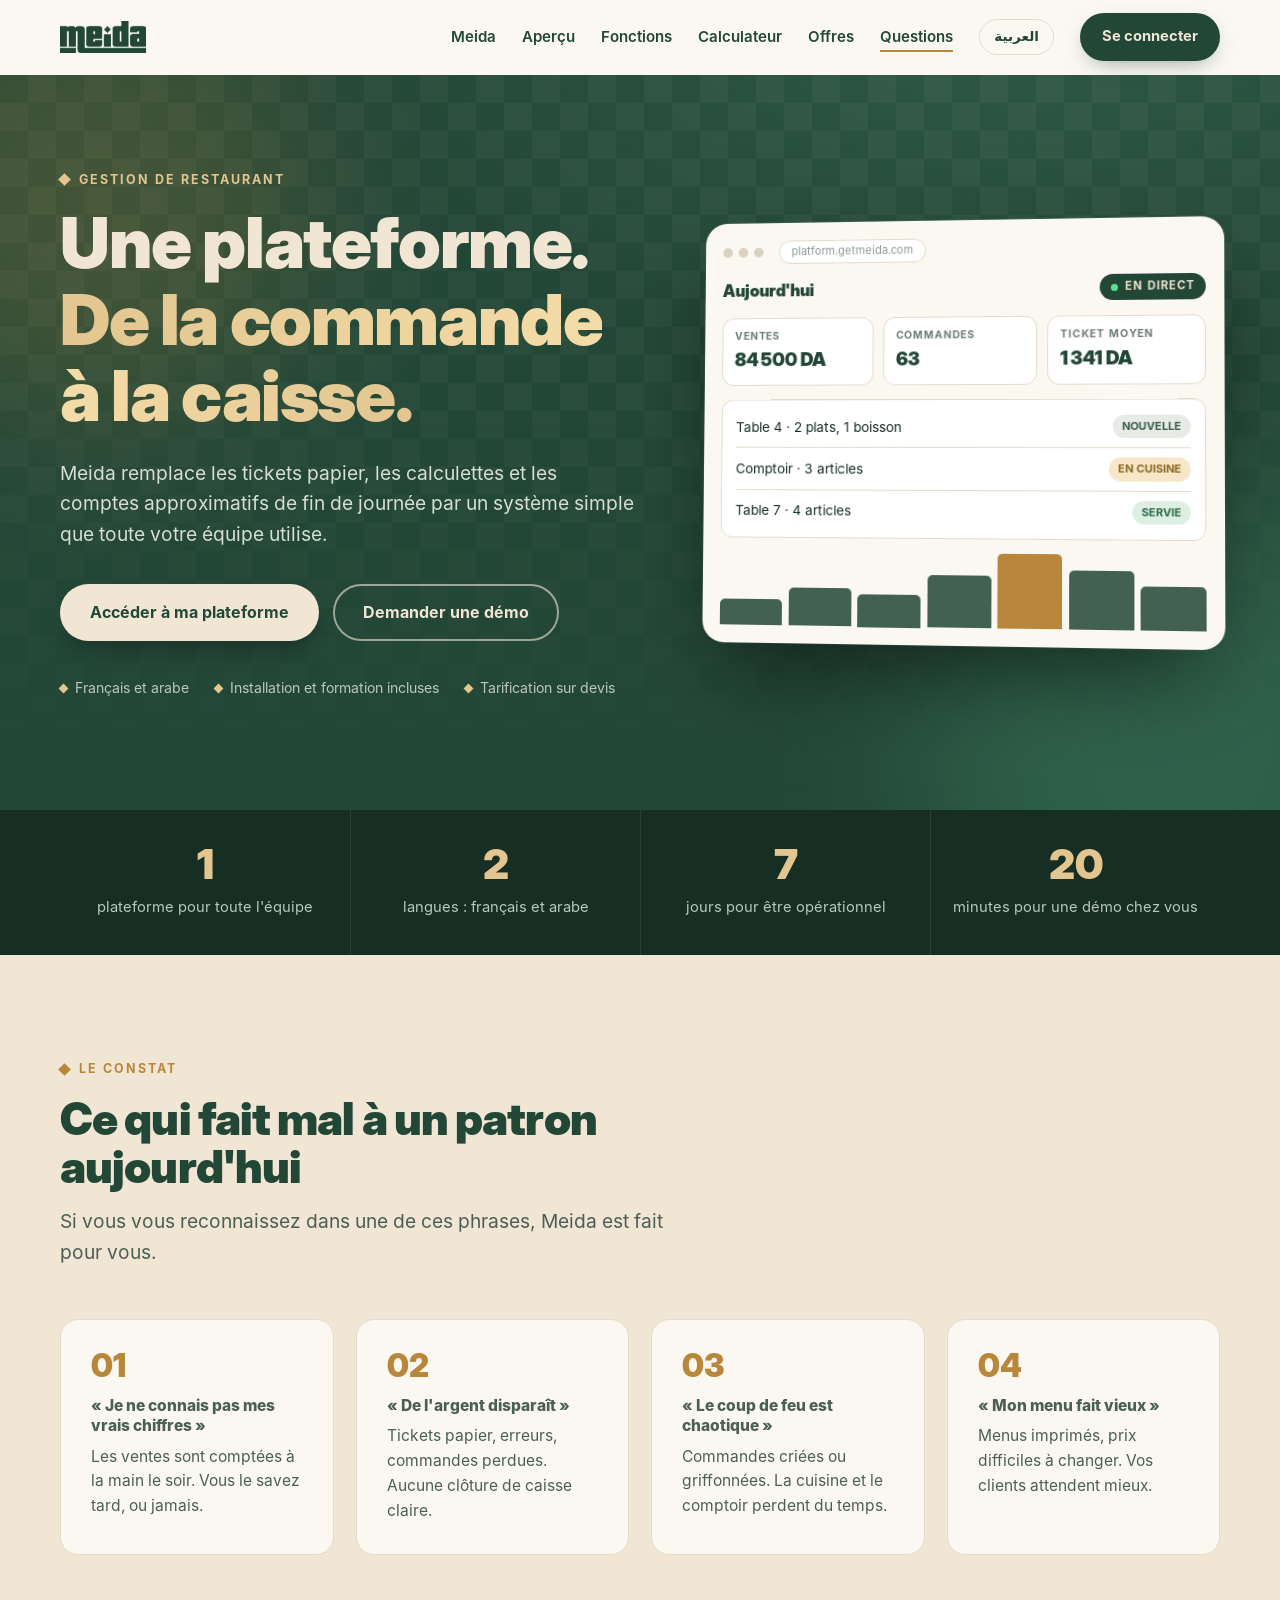
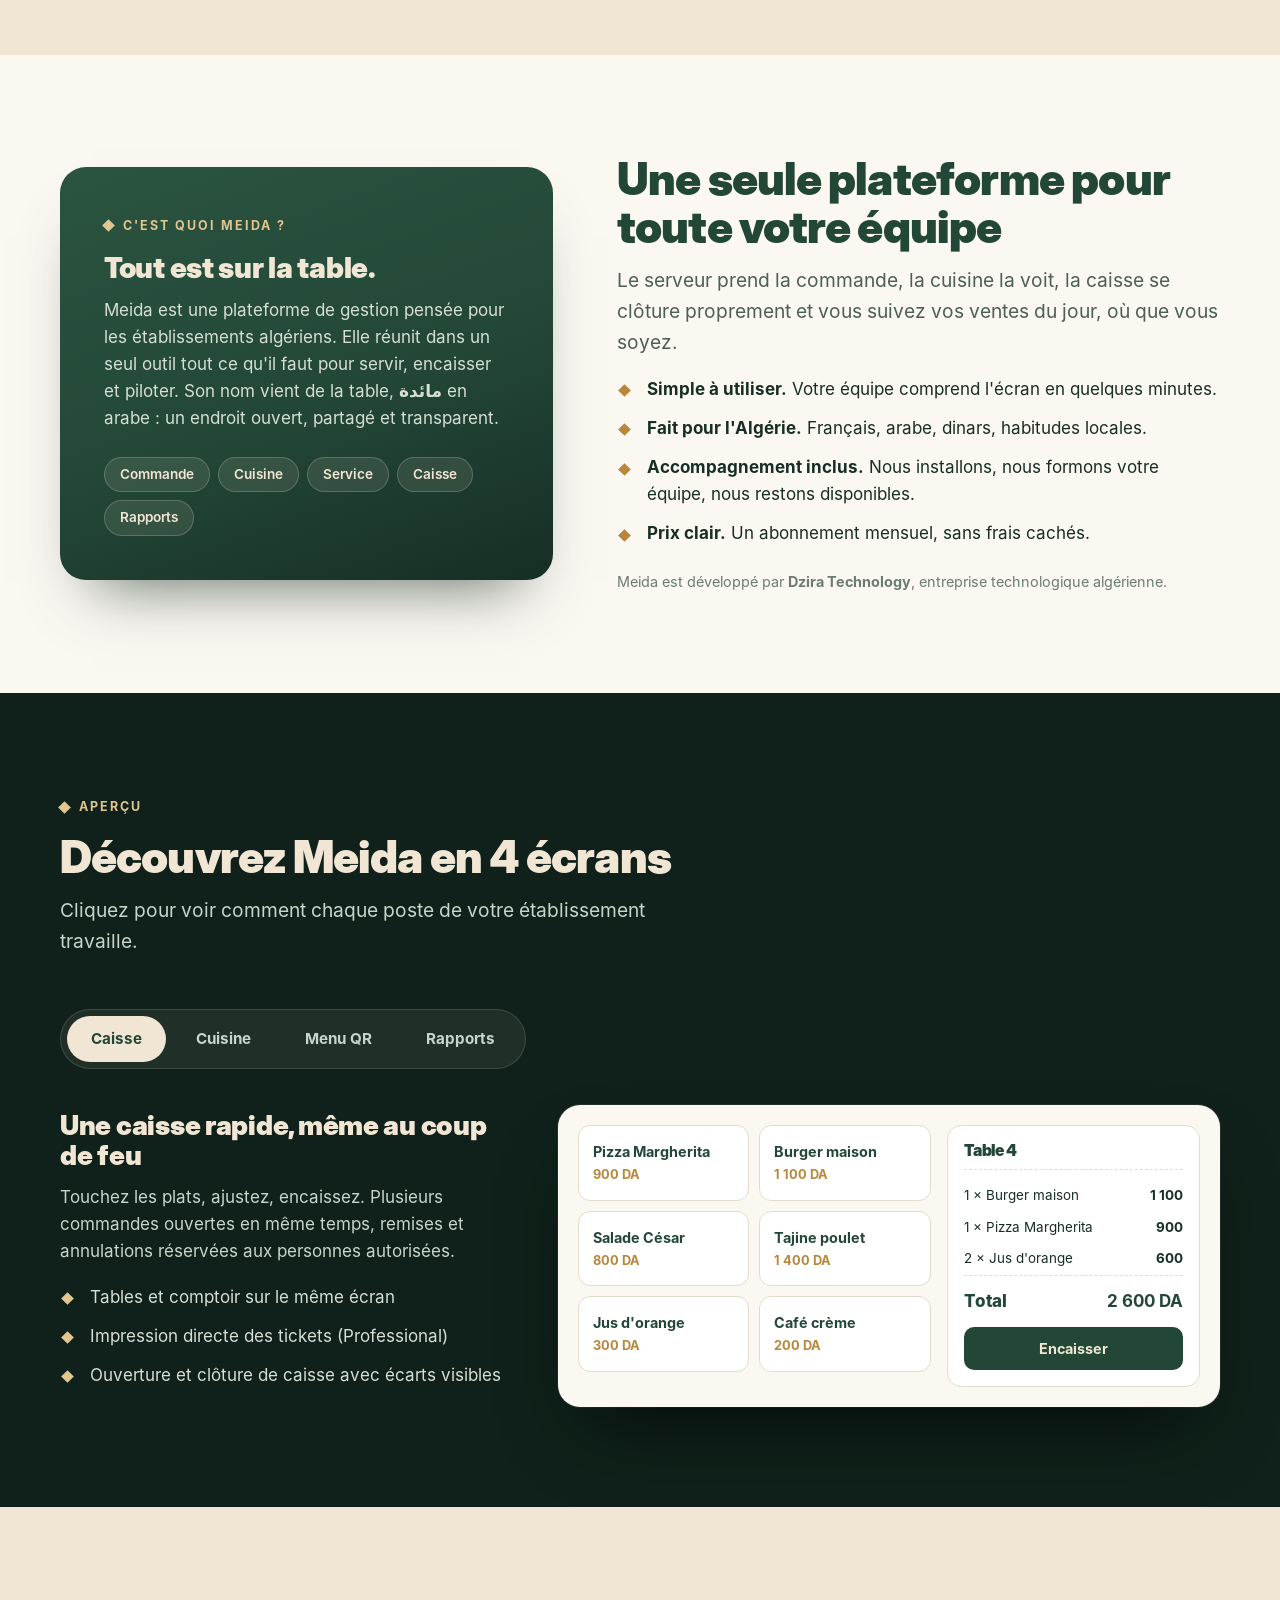
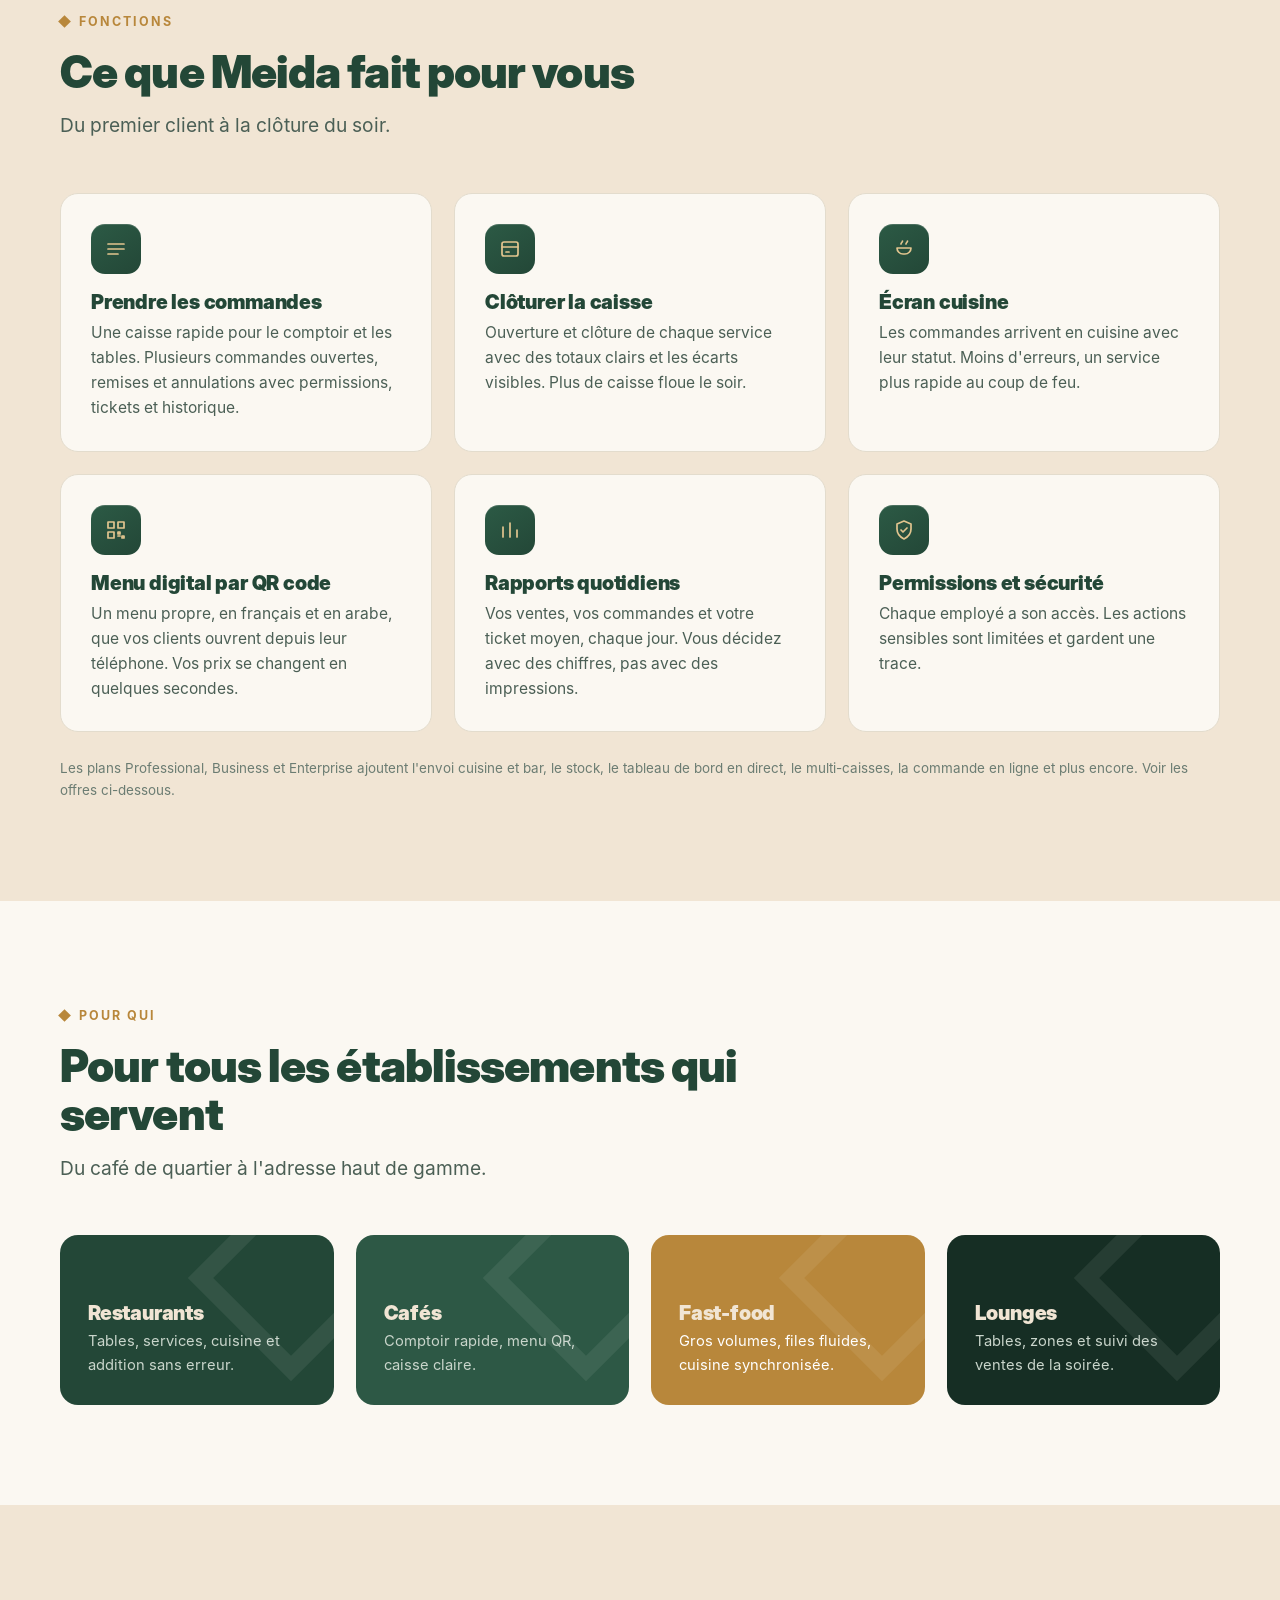
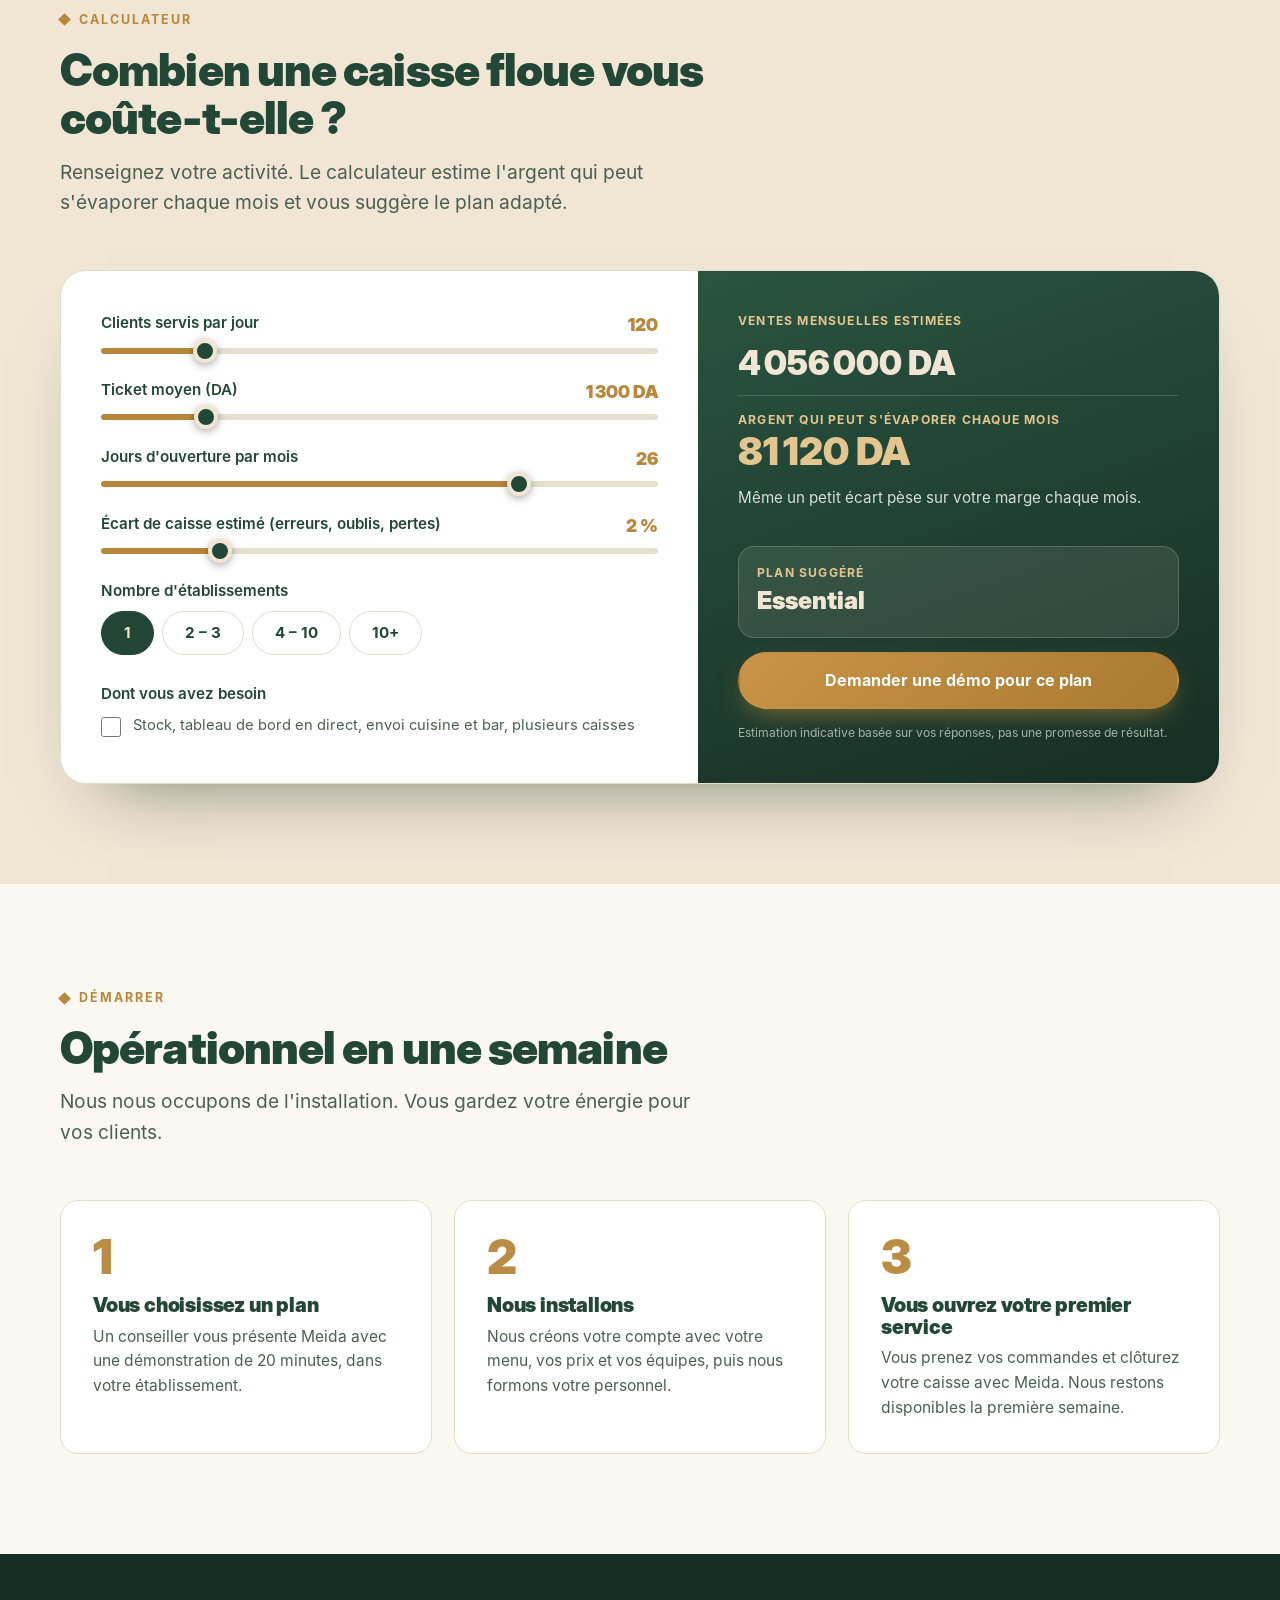
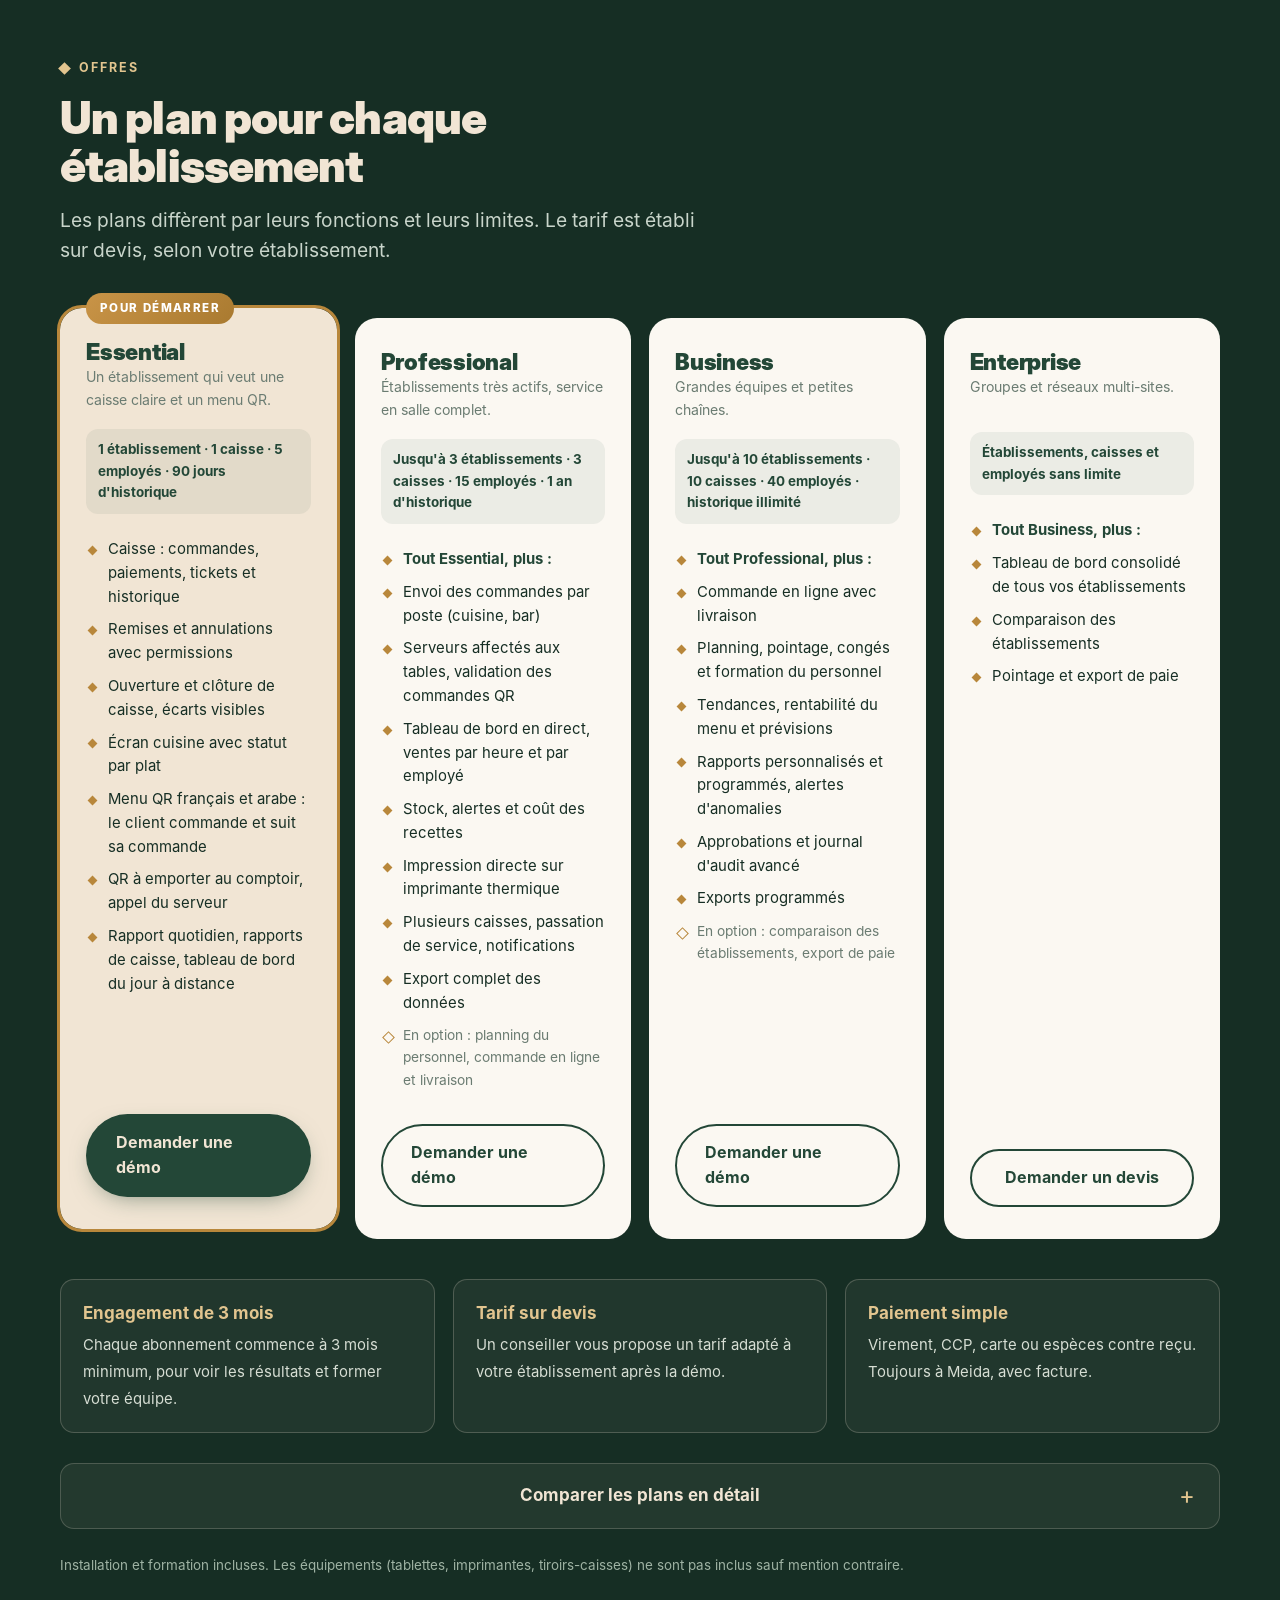
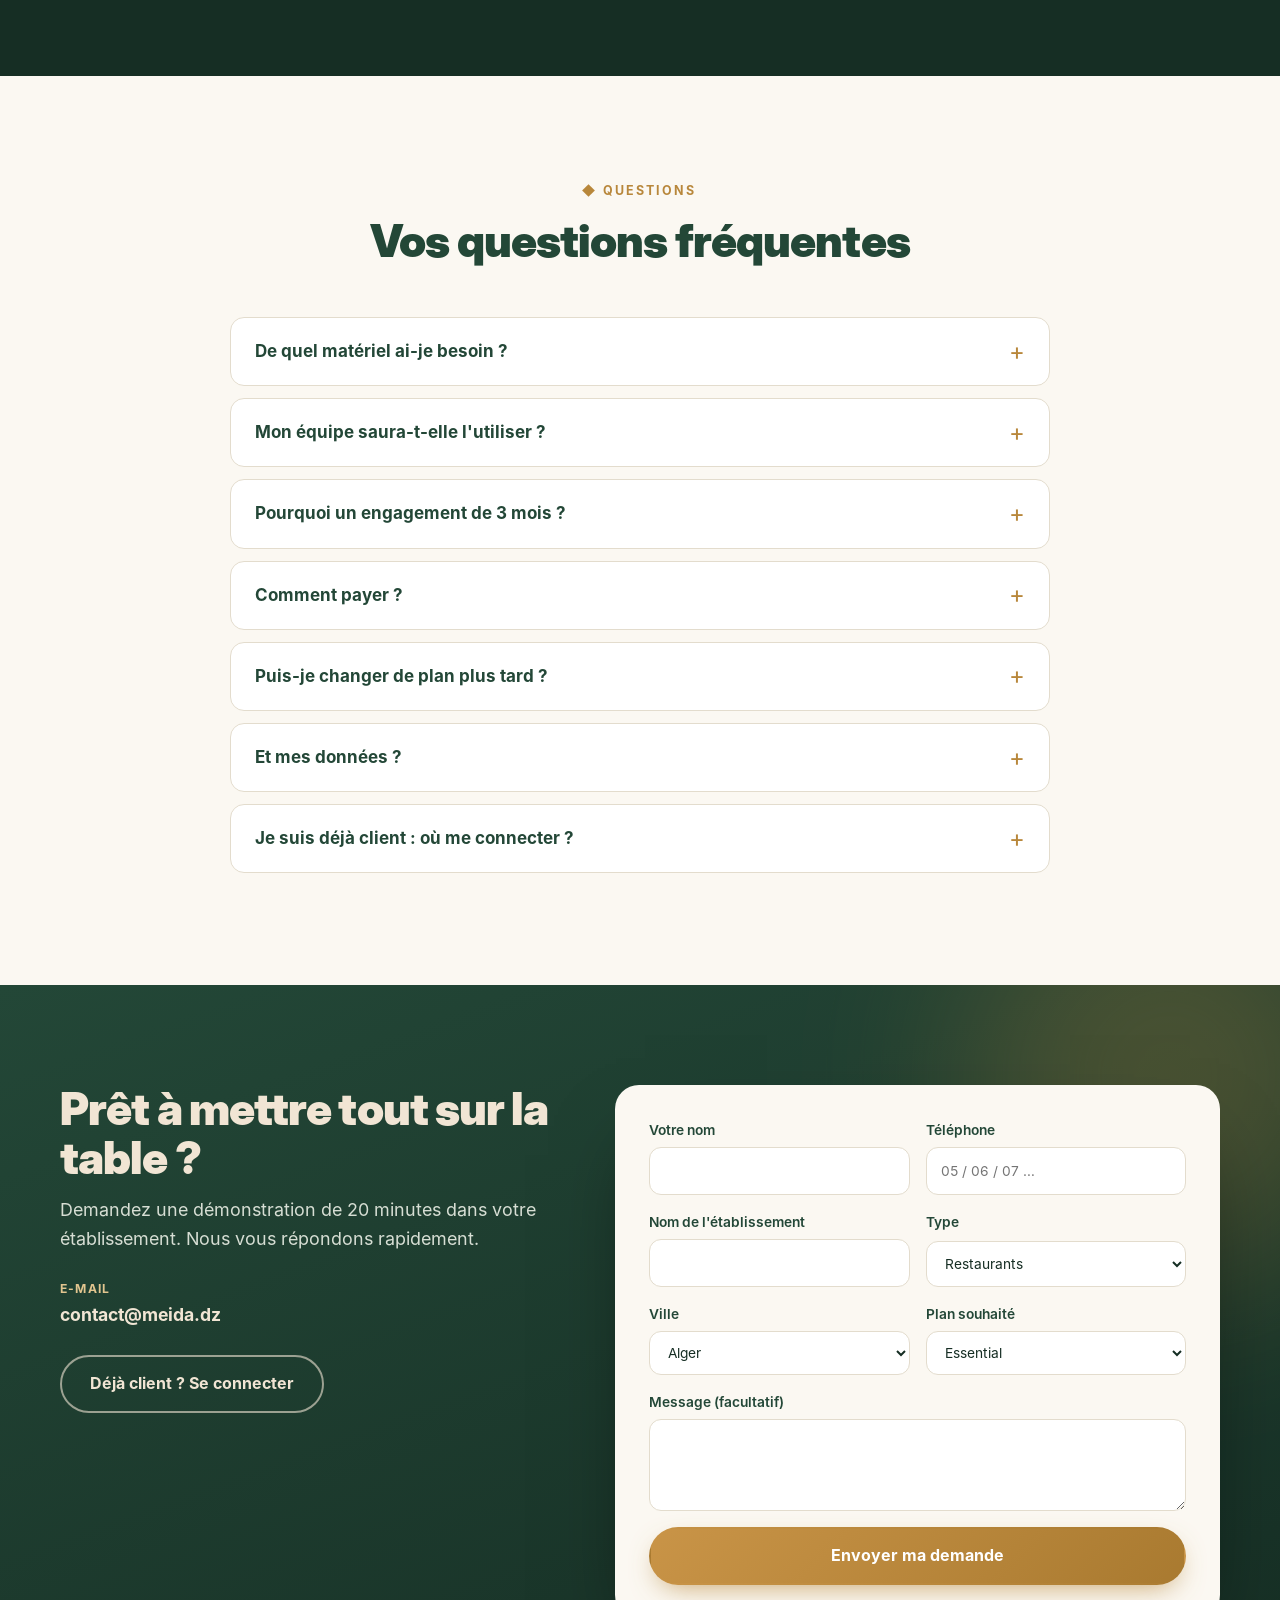
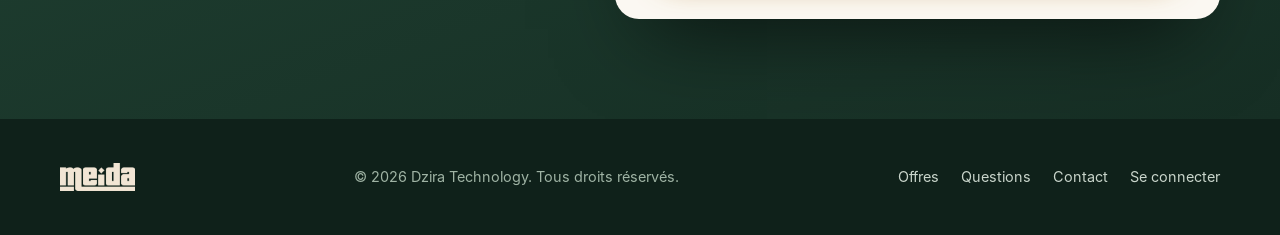
==== commit 7cabfb37: "Demo form posts to Meida; mobile layout fixes - formEndpoint: https://platform.getmeida.com/leads (f" ====
--- a/public/index.html
+++ b/public/index.html
@@ -272,7 +272,7 @@
       <p class="lead" data-i18n="ca_lead">Renseignez votre activité. Le calculateur estime l'argent qui peut s'évaporer chaque mois et vous suggère le plan adapté.</p>
     </div>
     <div class="calc-box reveal">
-      <form class="calc-in" id="calc" onsubmit="return false">
+      <form class="calc-in" id="calc">
         <label><span data-i18n="ca_c">Clients servis par jour</span><b id="o-covers">120</b>
           <input type="range" id="i-covers" min="20" max="600" step="5" value="120"></label>
         <label><span data-i18n="ca_t">Ticket moyen (DA)</span><b id="o-ticket">1 300 DA</b>
--- a/public/style.css
+++ b/public/style.css
@@ -344,3 +344,17 @@
 }
 @media (prefers-reduced-motion:reduce){*,*::before,*::after{animation:none!important;transition:none!important;scroll-behavior:auto!important}.js .reveal{opacity:1;transform:none}}
 @media print{.nav,.mbar,.totop,.progress,.glow,.form{display:none!important}.js .reveal{opacity:1;transform:none}section{padding:30px 0}}
+/* mobile fixes */
+[hidden]{display:none!important}
+@media (max-width:760px){
+ .mbar .btn{white-space:nowrap;font-size:.86rem;padding:12px 8px}
+ table{min-width:560px;font-size:.85rem}
+ th:first-child,td:first-child{position:sticky;inset-inline-start:0;z-index:1;min-width:170px;background:#1d392f}
+}
+@media (max-width:480px){
+ .kpis{grid-template-columns:1fr 1fr}.kpi:last-child{grid-column:span 2}
+ .tabs{display:grid;grid-template-columns:1fr 1fr;border-radius:22px;overflow:visible}
+}
+/* RTL: the product mockups are French screens, and "1 100 DA" must not be reordered */
+[dir=rtl] .screen{direction:ltr}
+.kpi strong{unicode-bidi:isolate;direction:ltr}
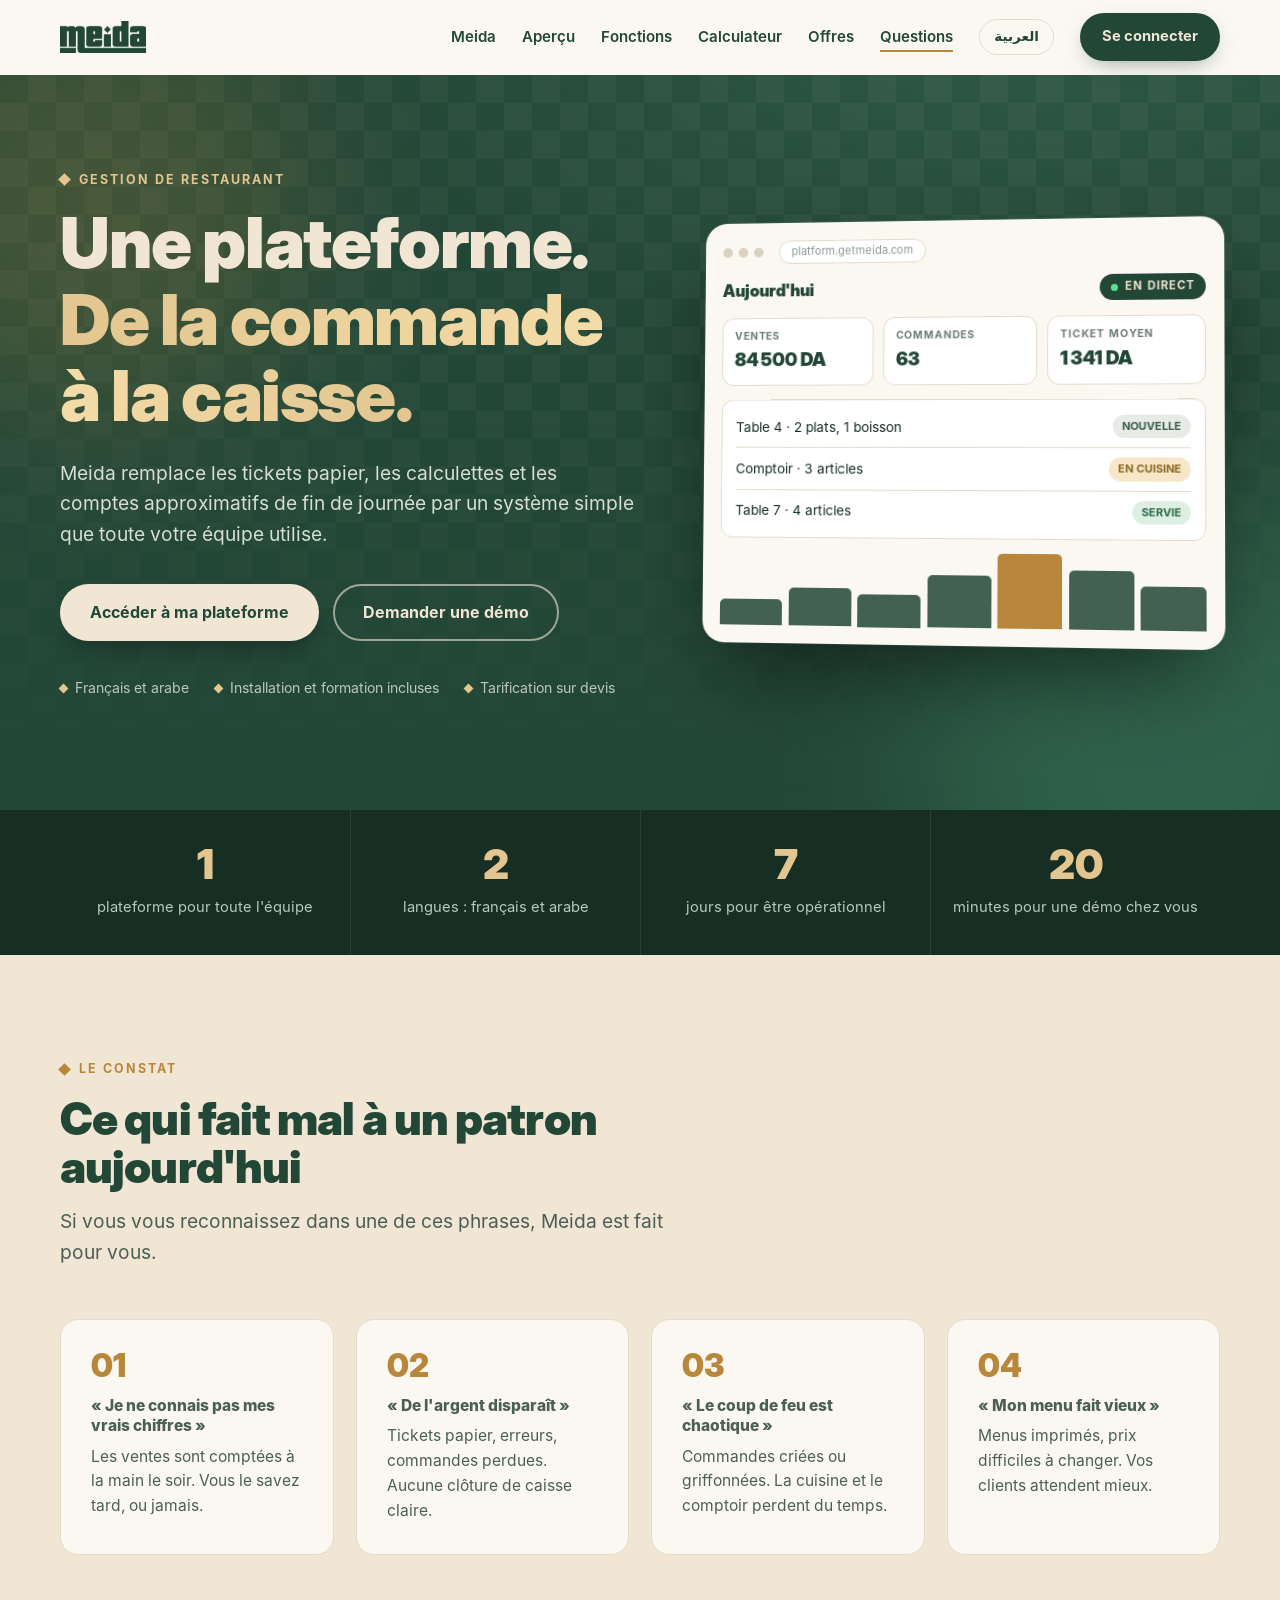
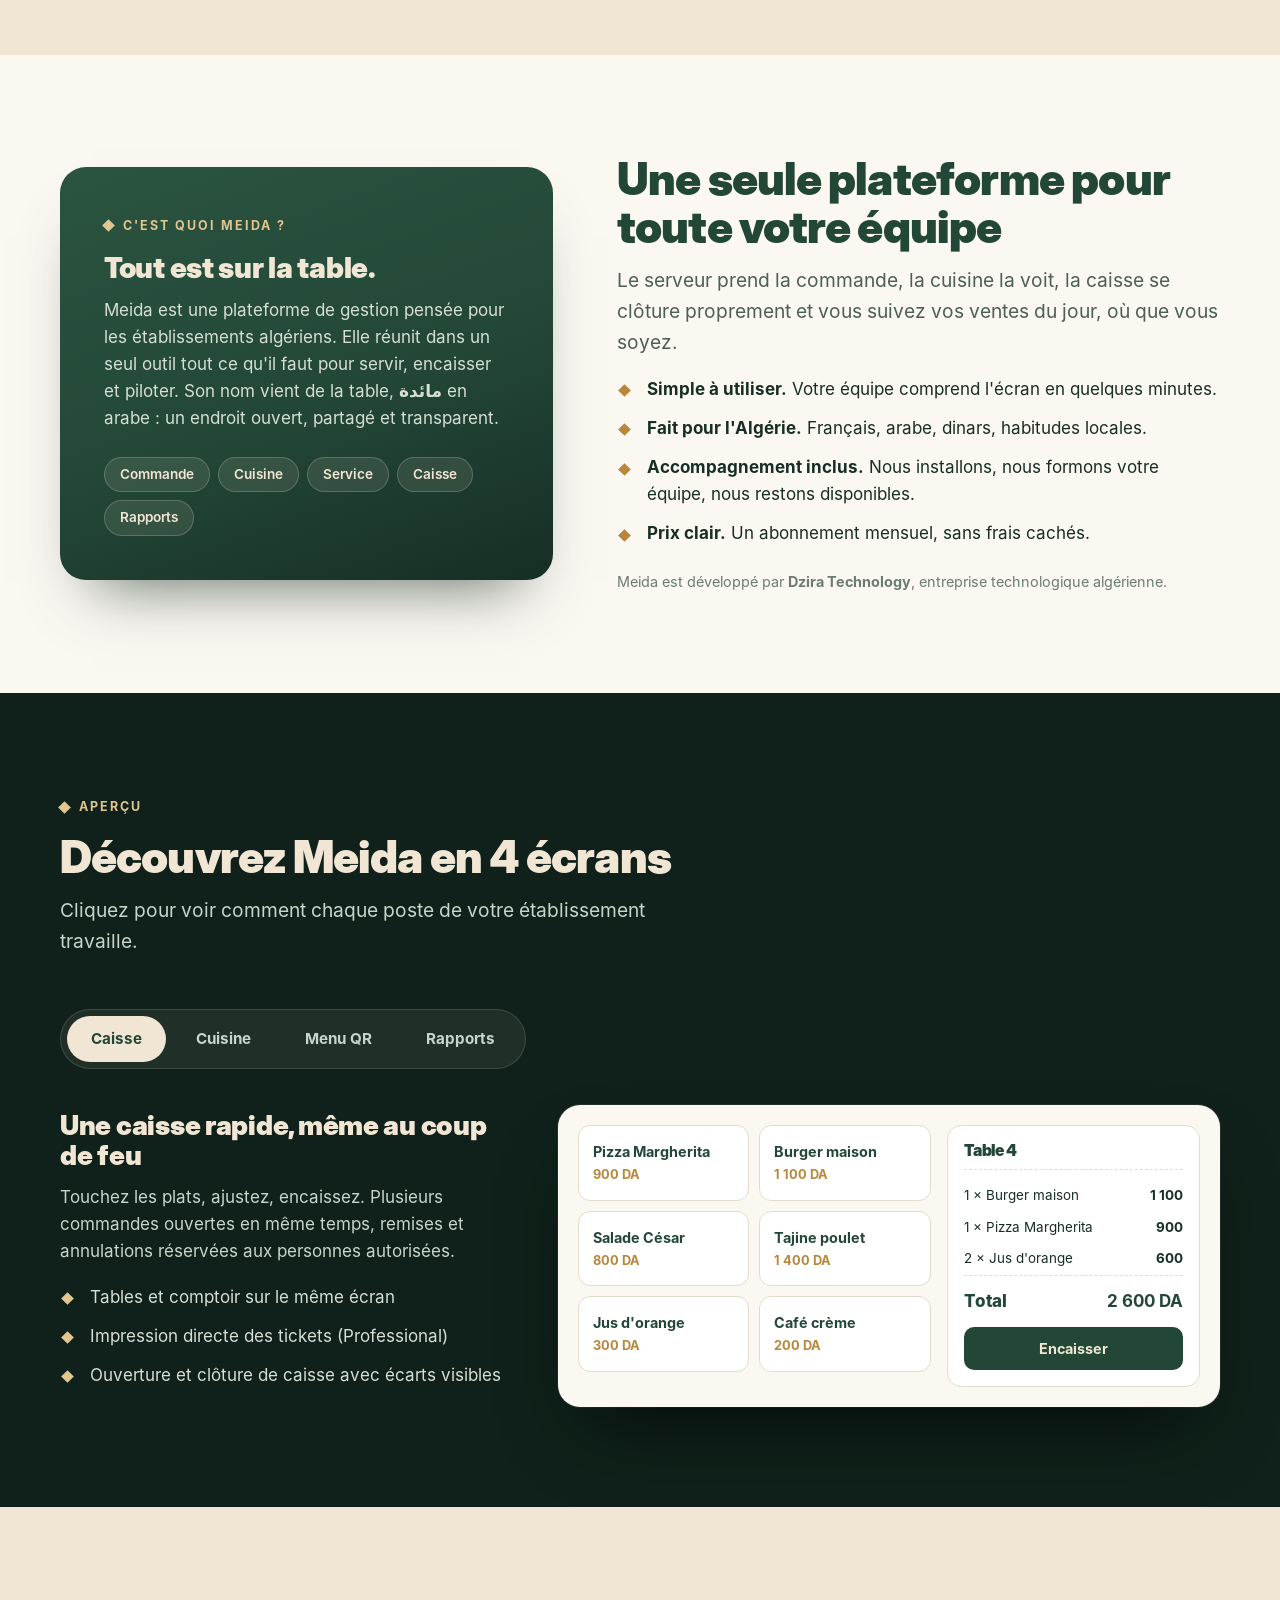
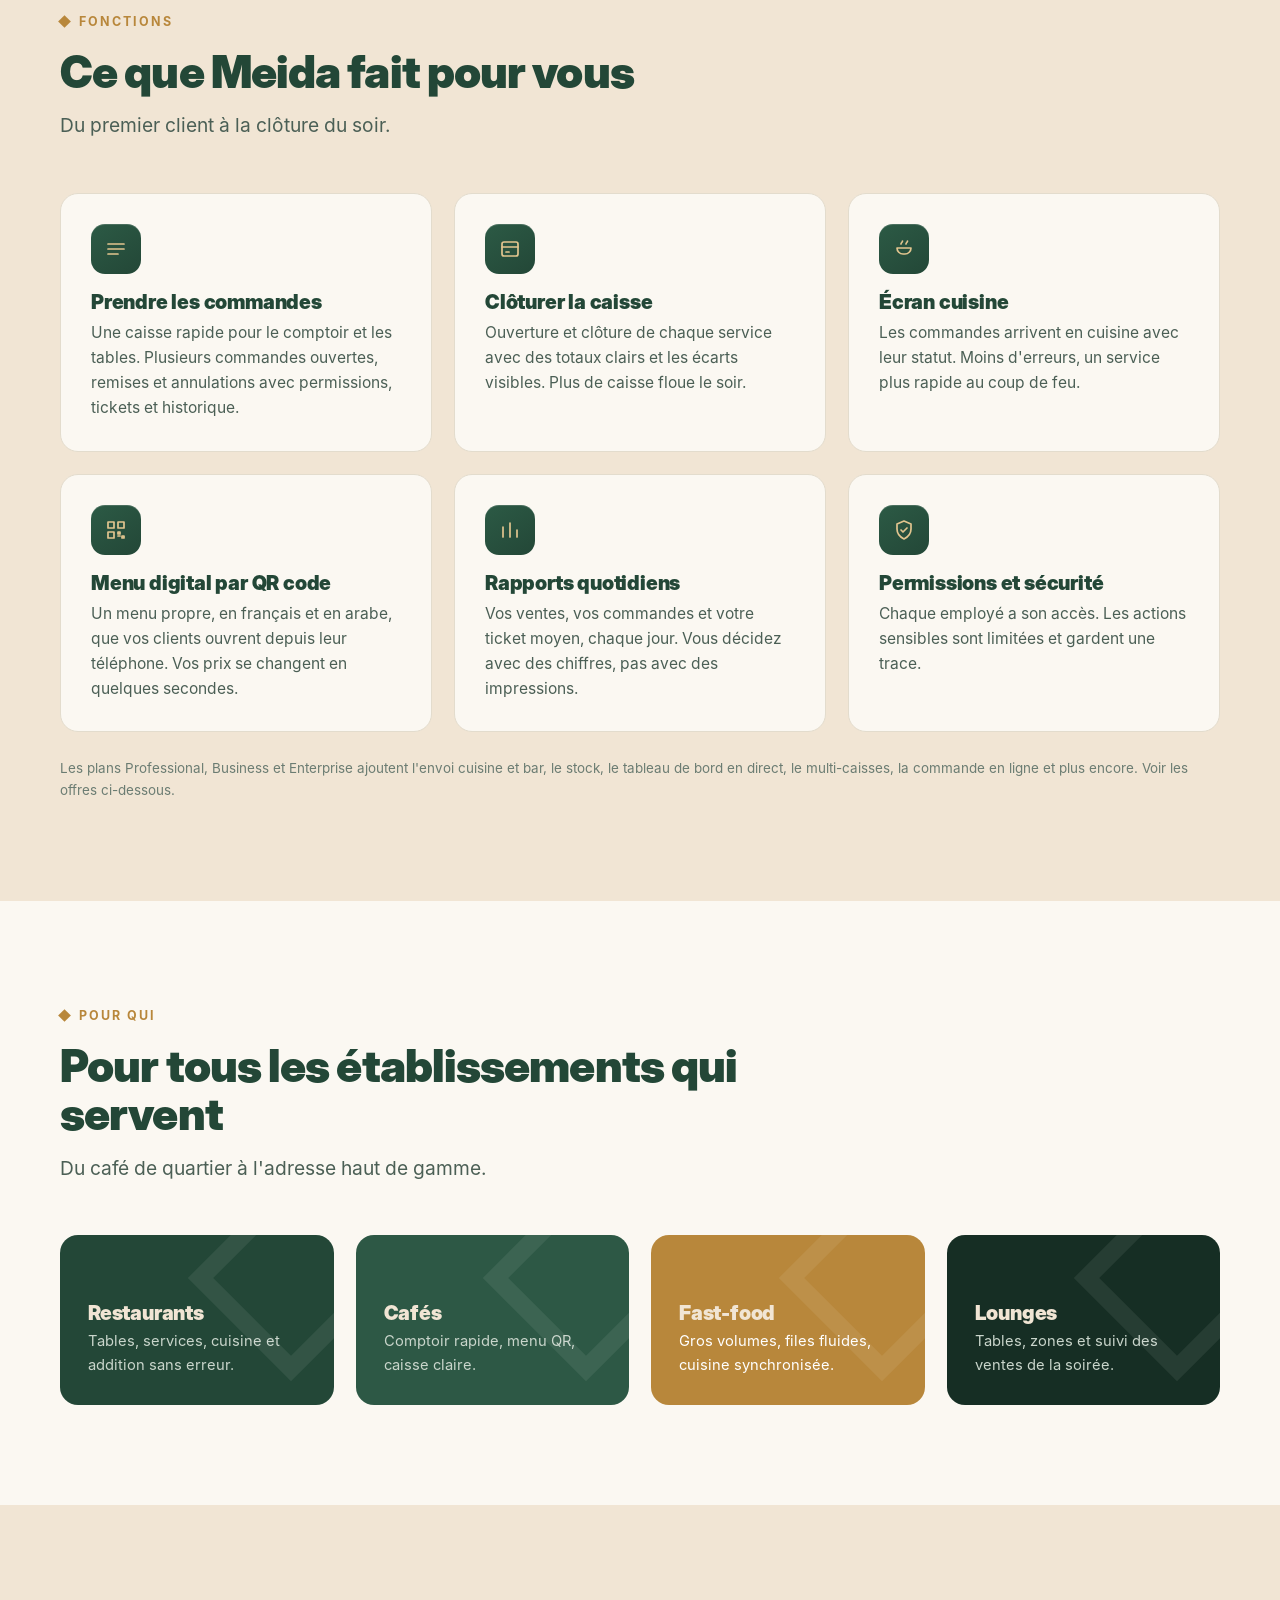
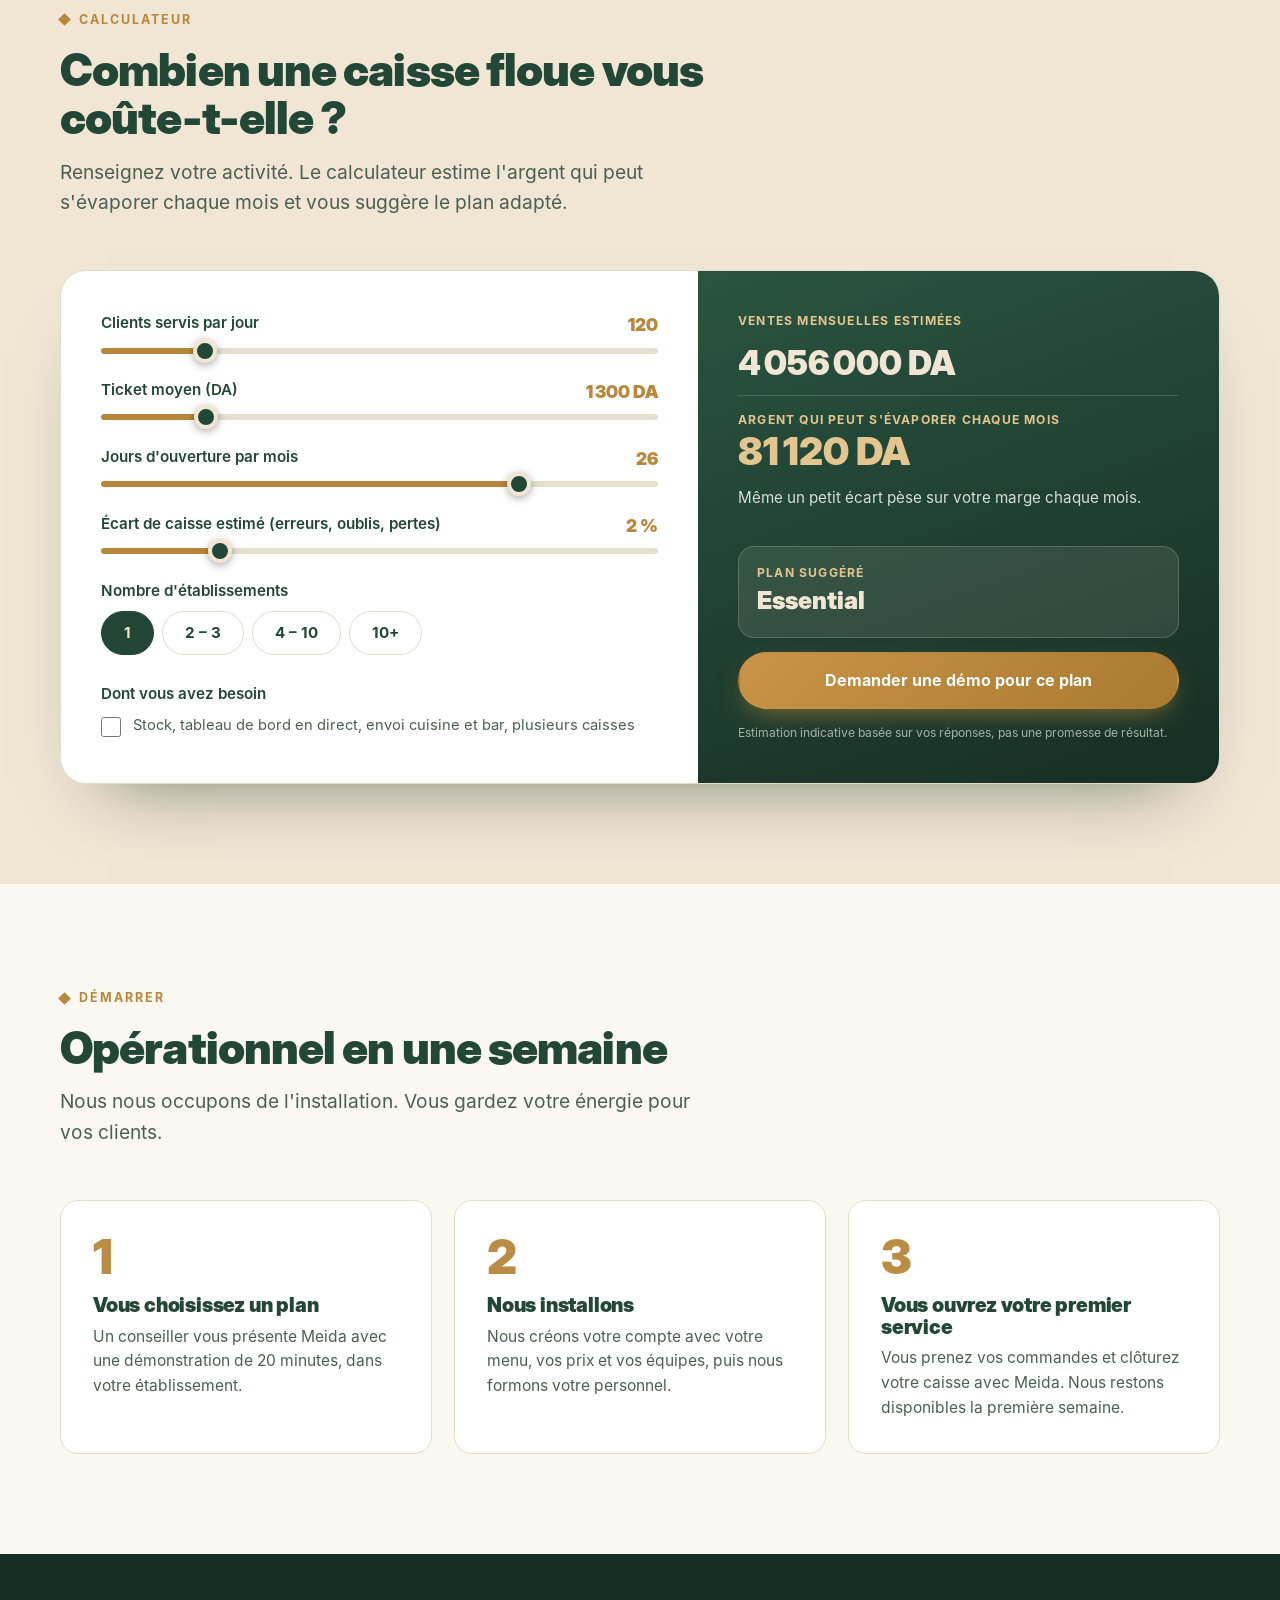
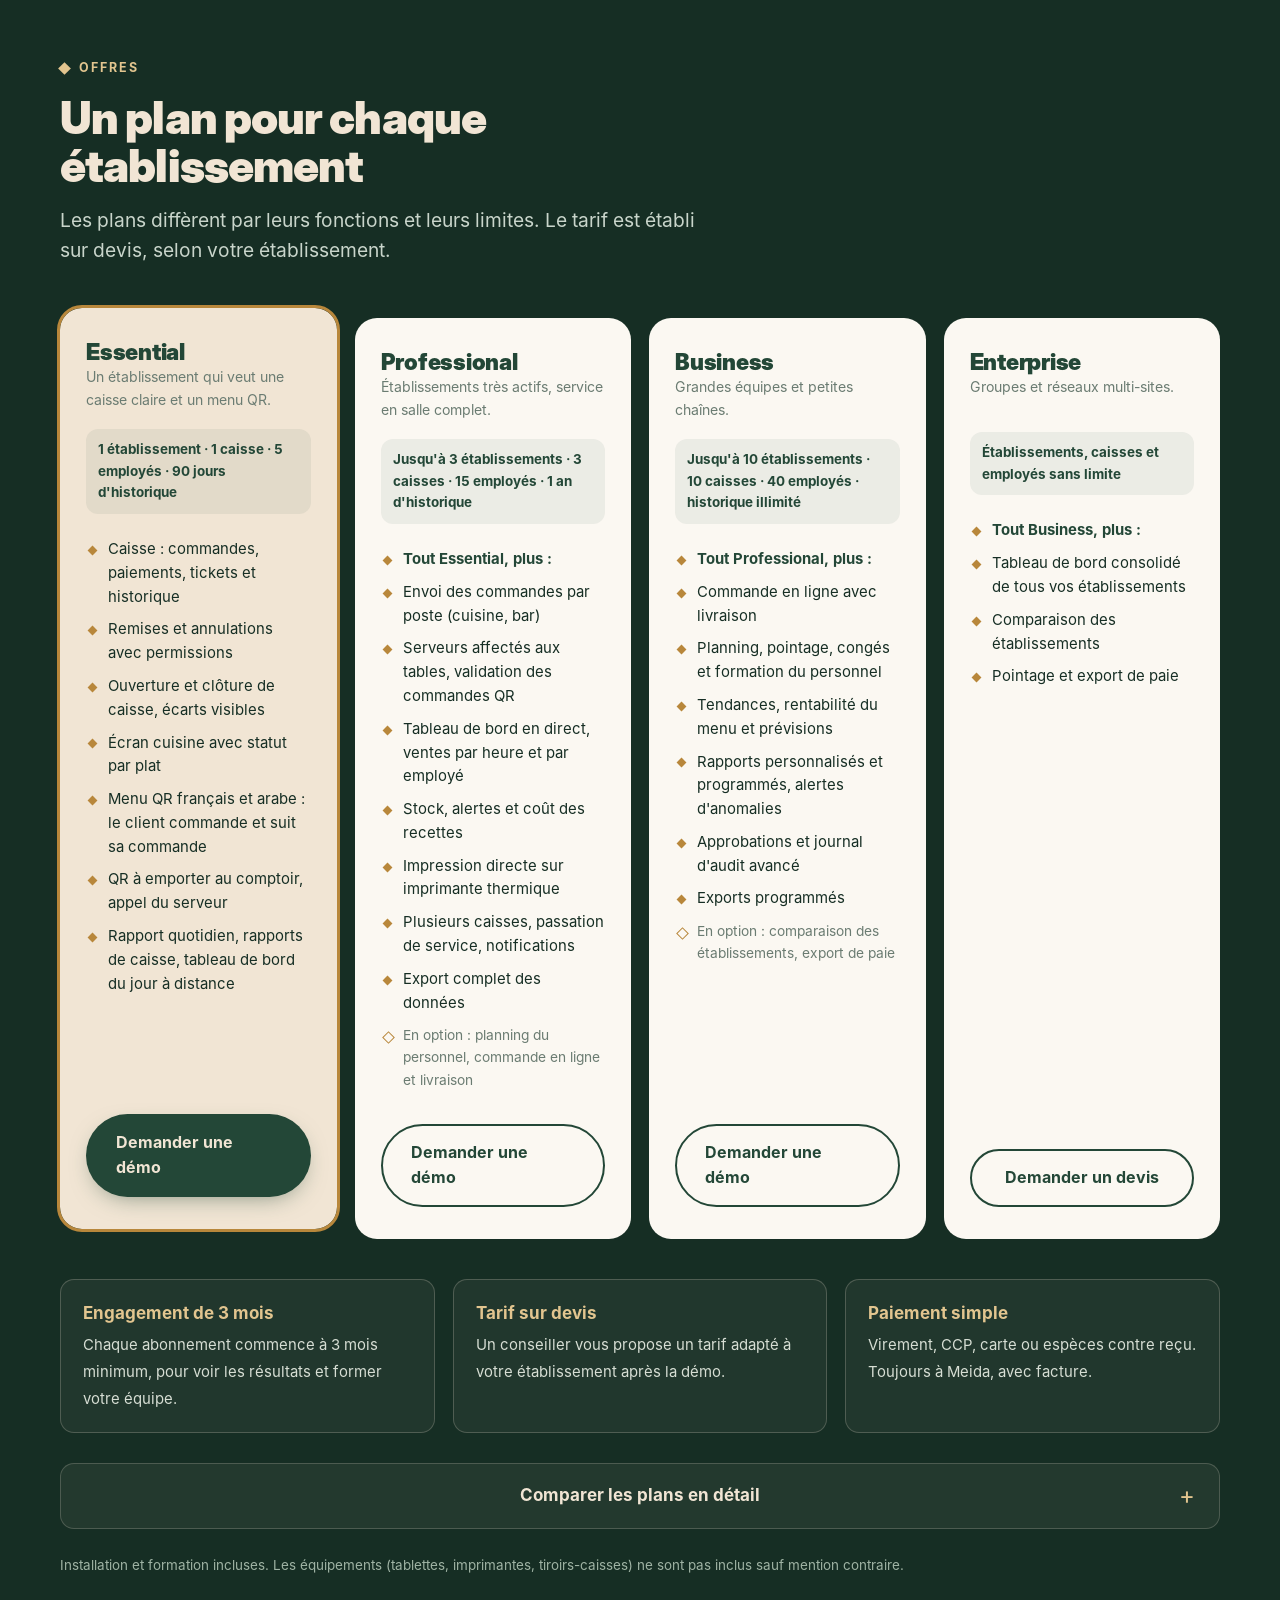
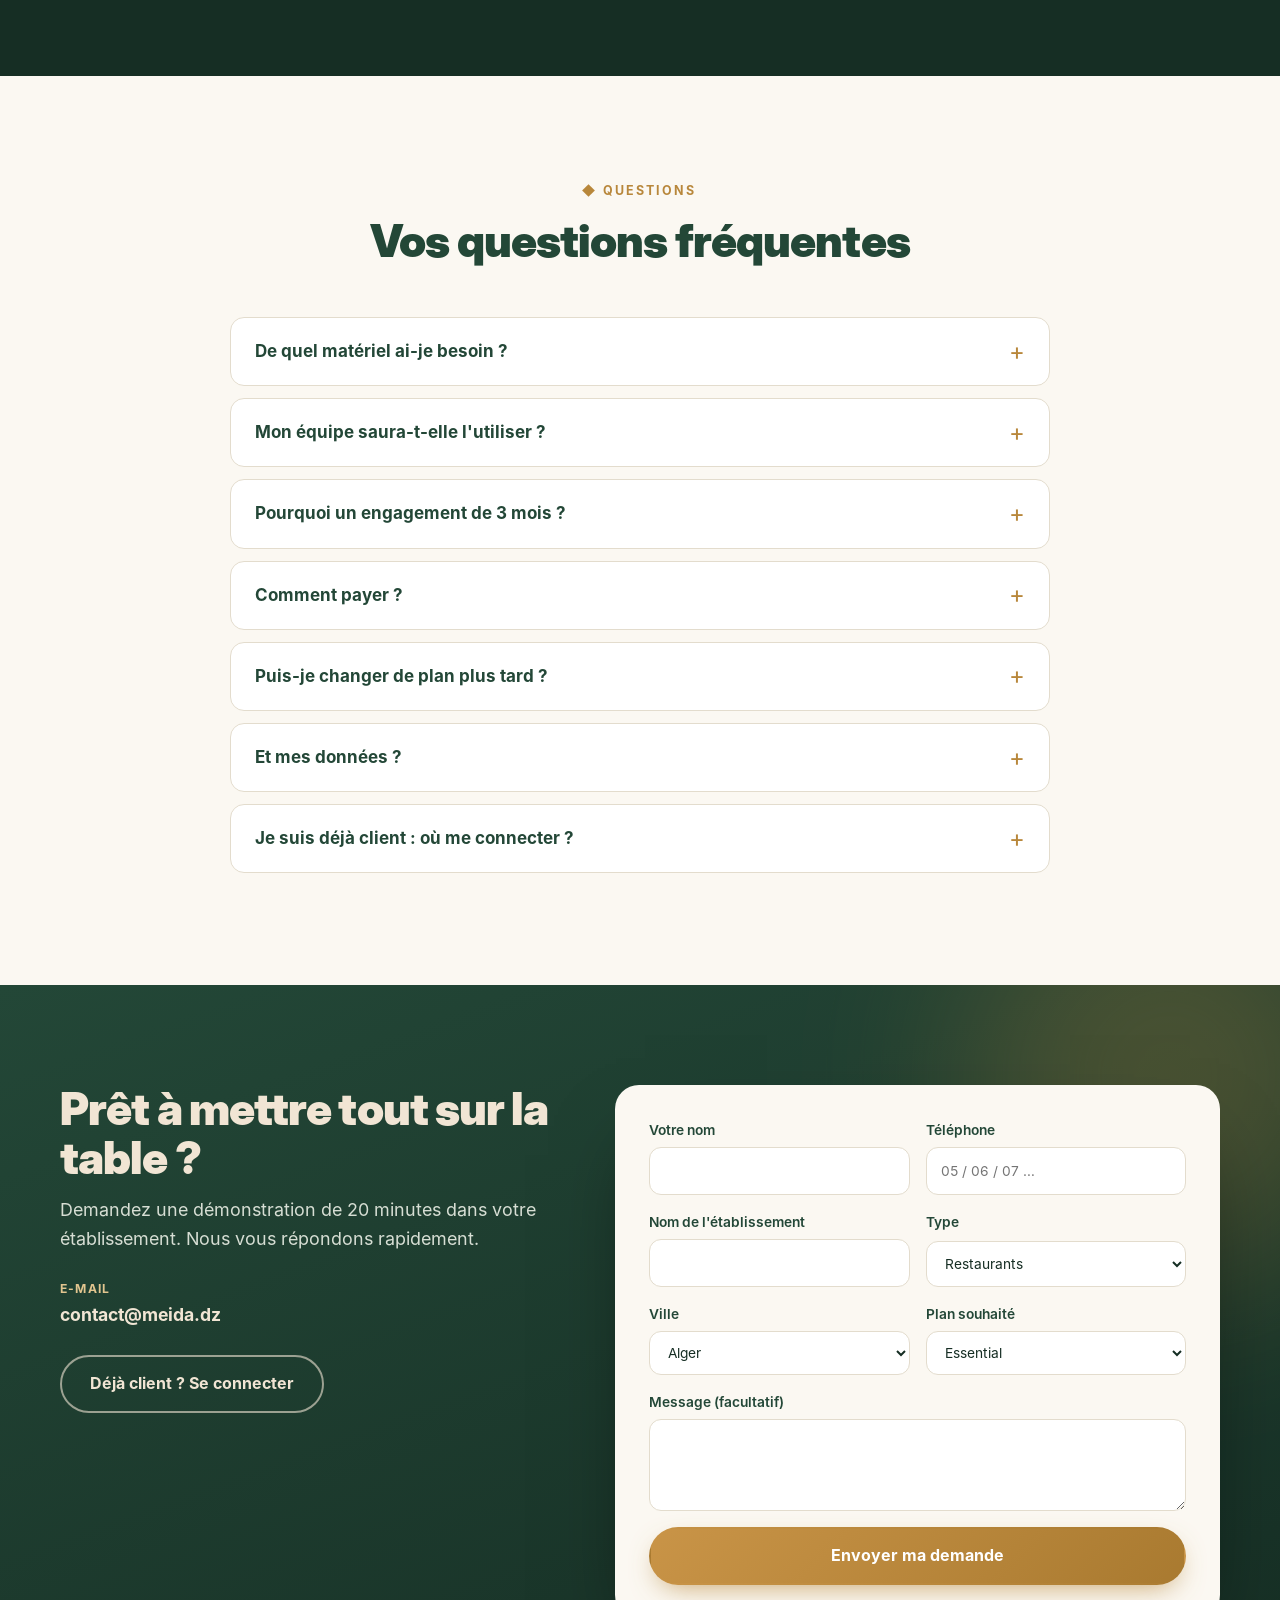
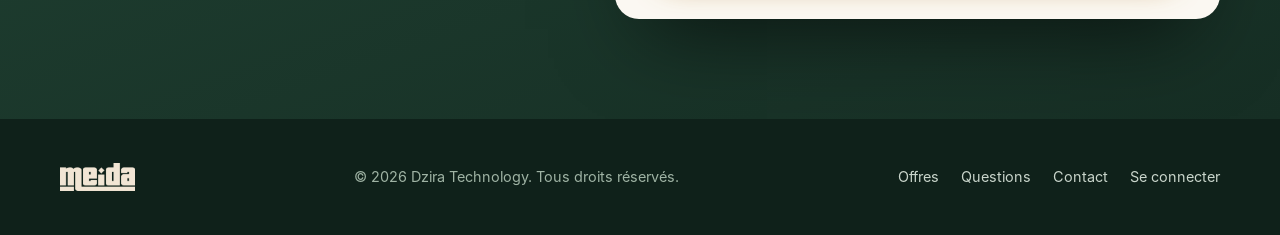
==== commit 0fe00805: "Remove "Pour démarrer" badge from Essential plan Co-Authored-By: Claude Opus 5.5 <noreply@anthropic." ====
--- a/public/index.html
+++ b/public/index.html
@@ -334,7 +334,6 @@
     </div>
     <div class="plans">
       <article class="plan pop reveal">
-        <span class="badge" data-i18n="badge">Pour démarrer</span>
         <h3>Essential</h3>
         <p class="for" data-i18n="e_for">Un établissement qui veut une caisse claire et un menu QR.</p>
         <p class="lim" data-i18n="e_lim">1 établissement · 1 caisse · 5 employés · 90 jours d'historique</p>
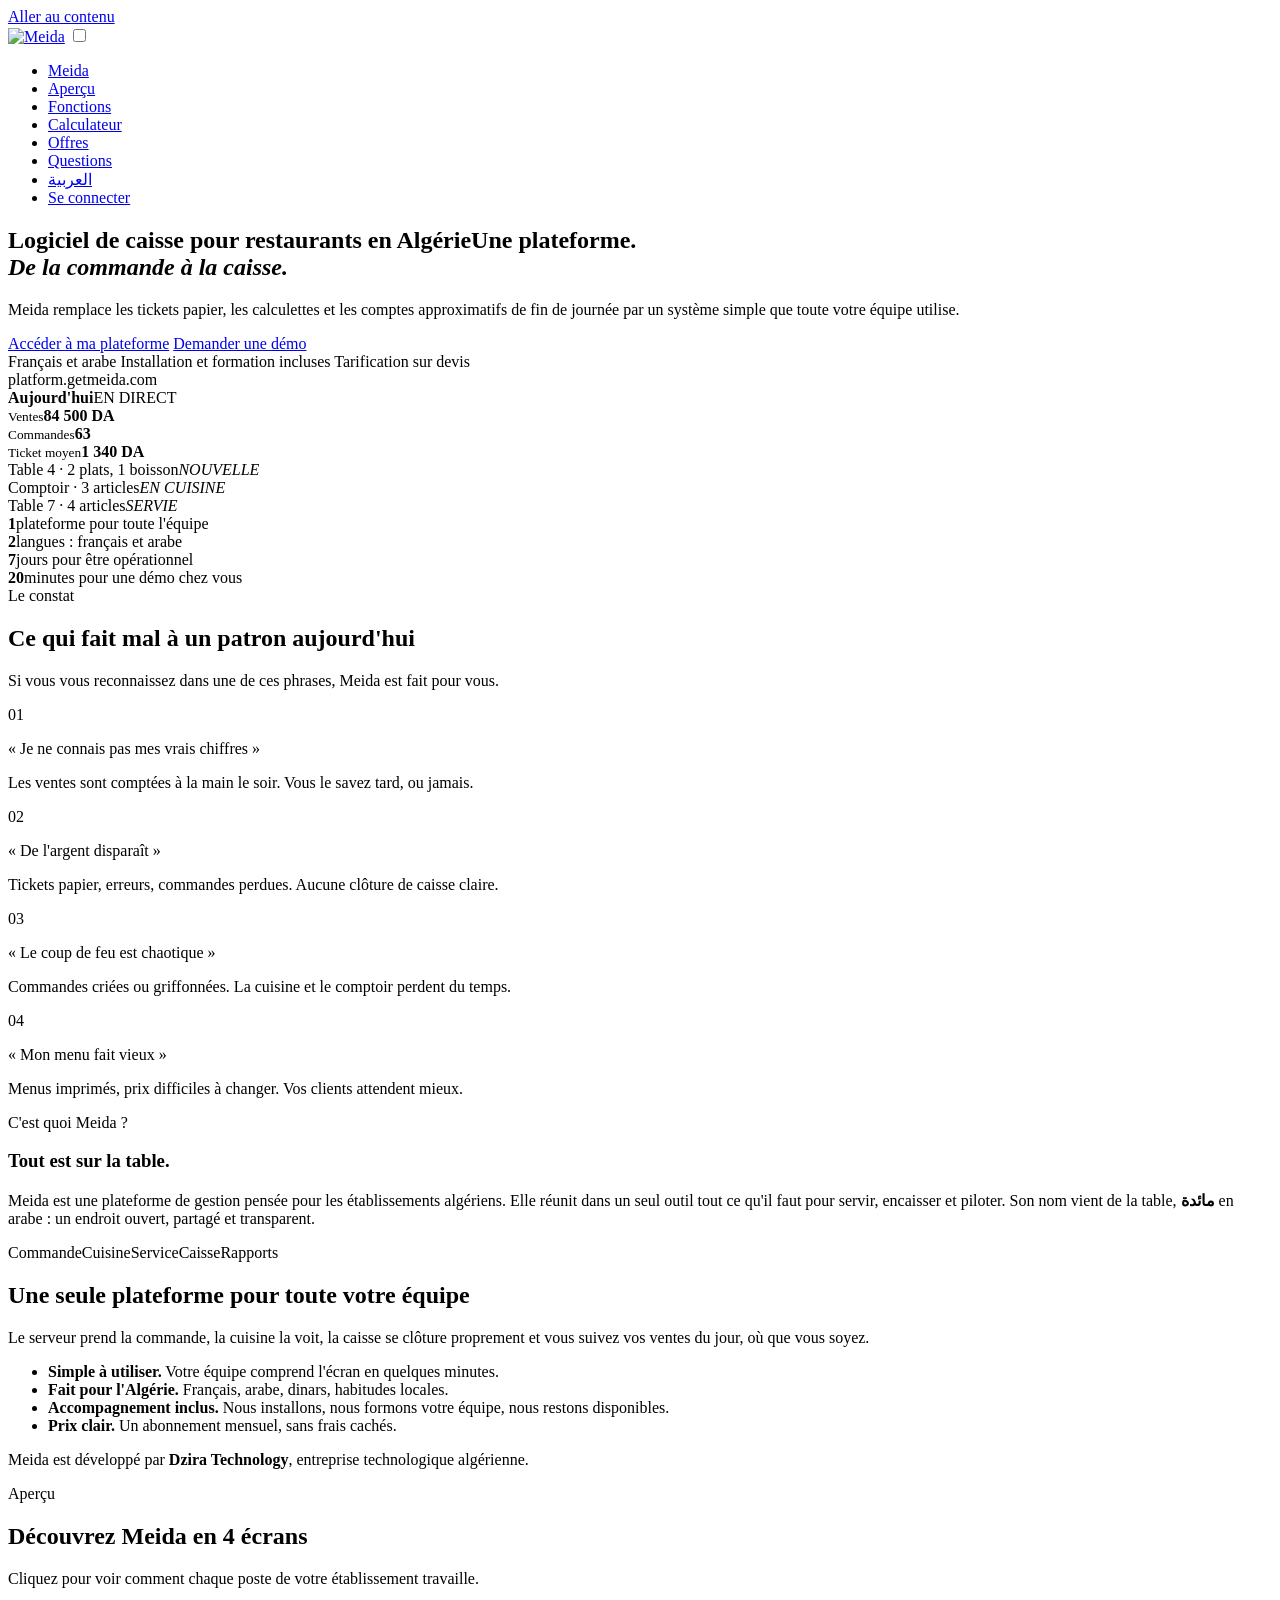
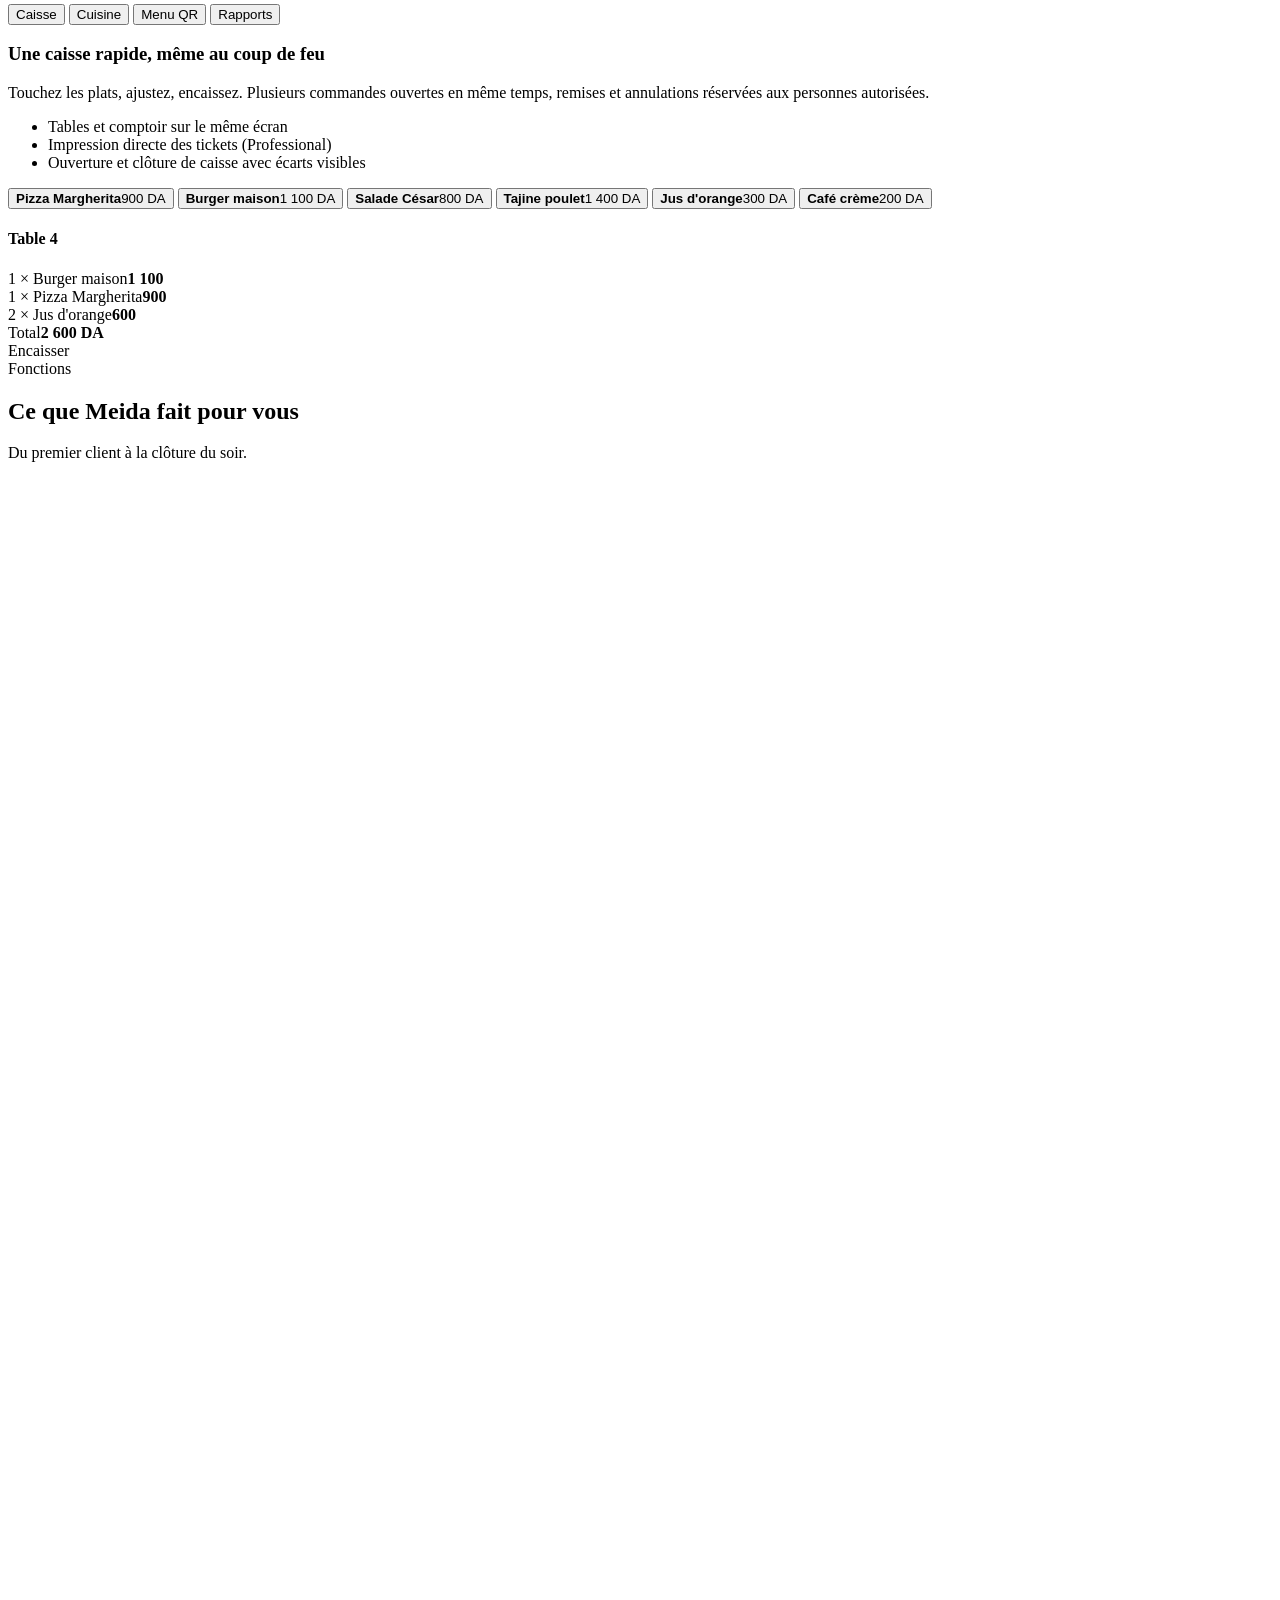
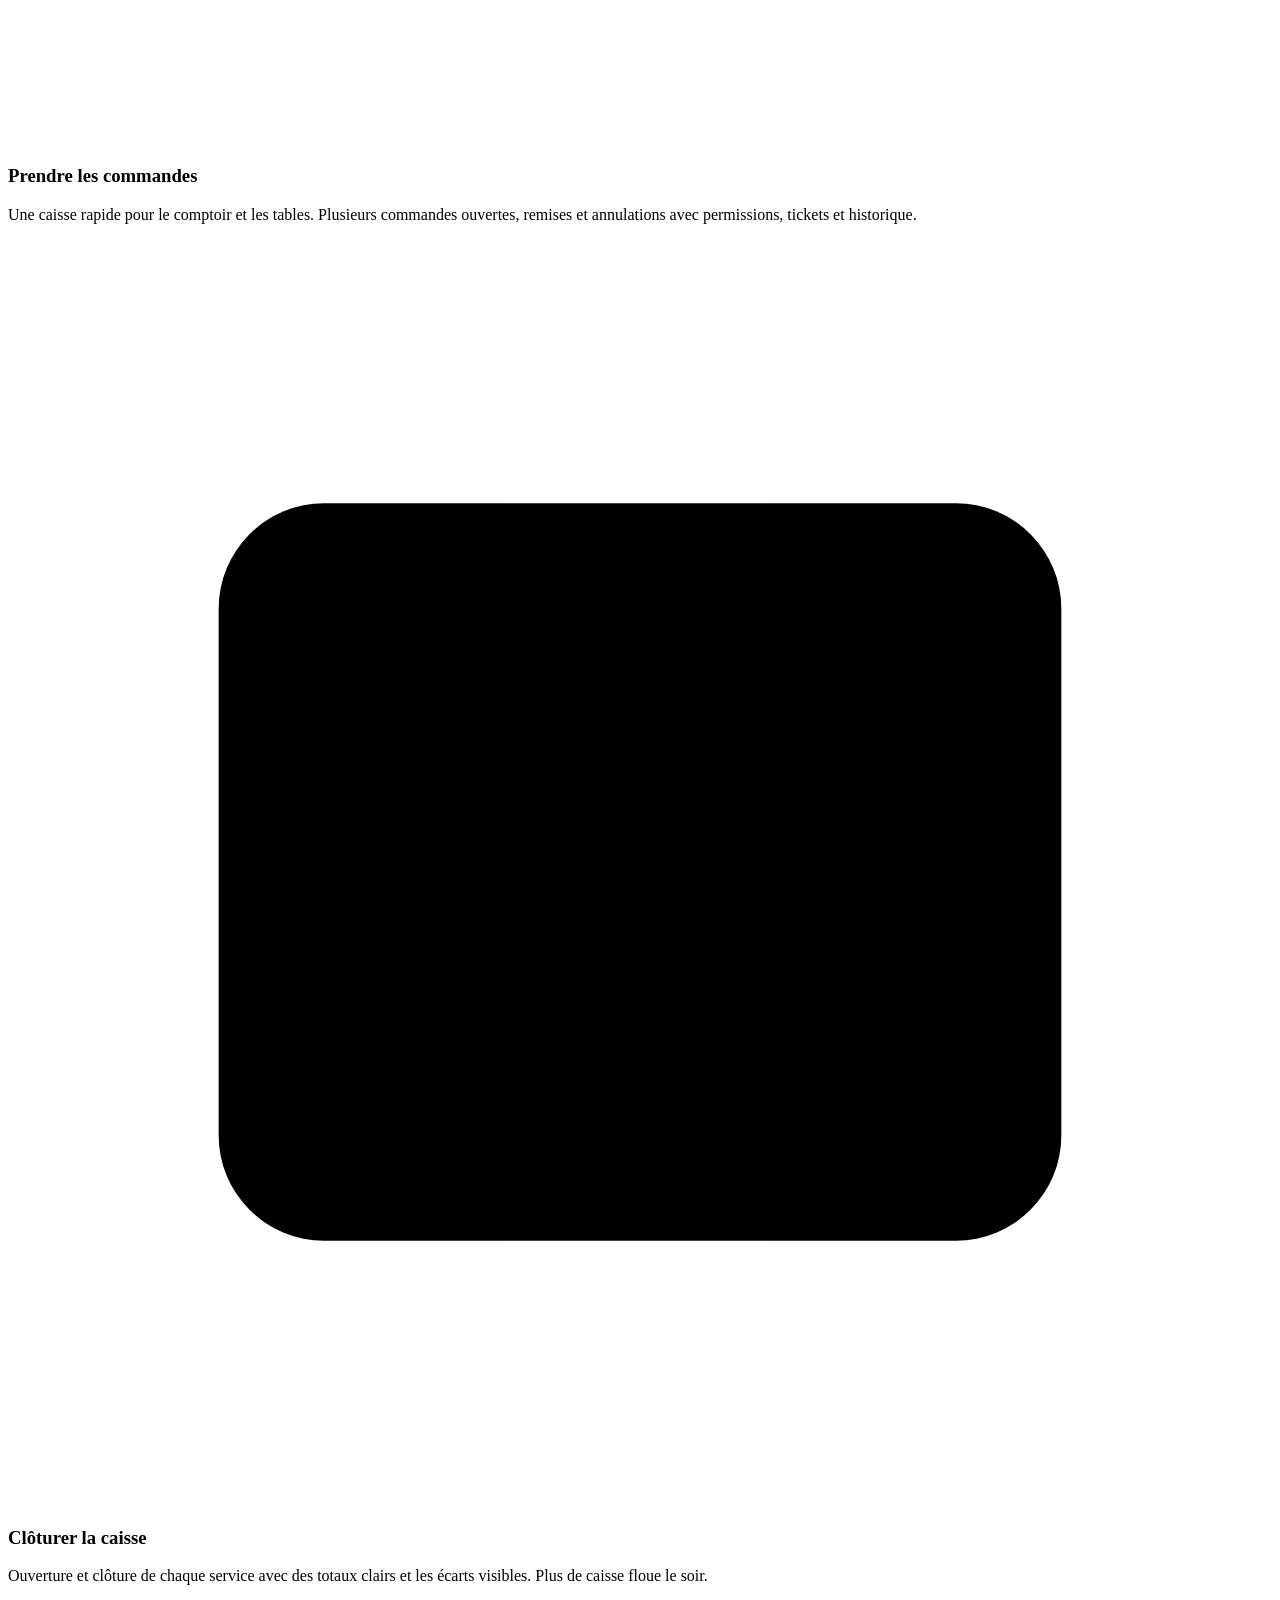
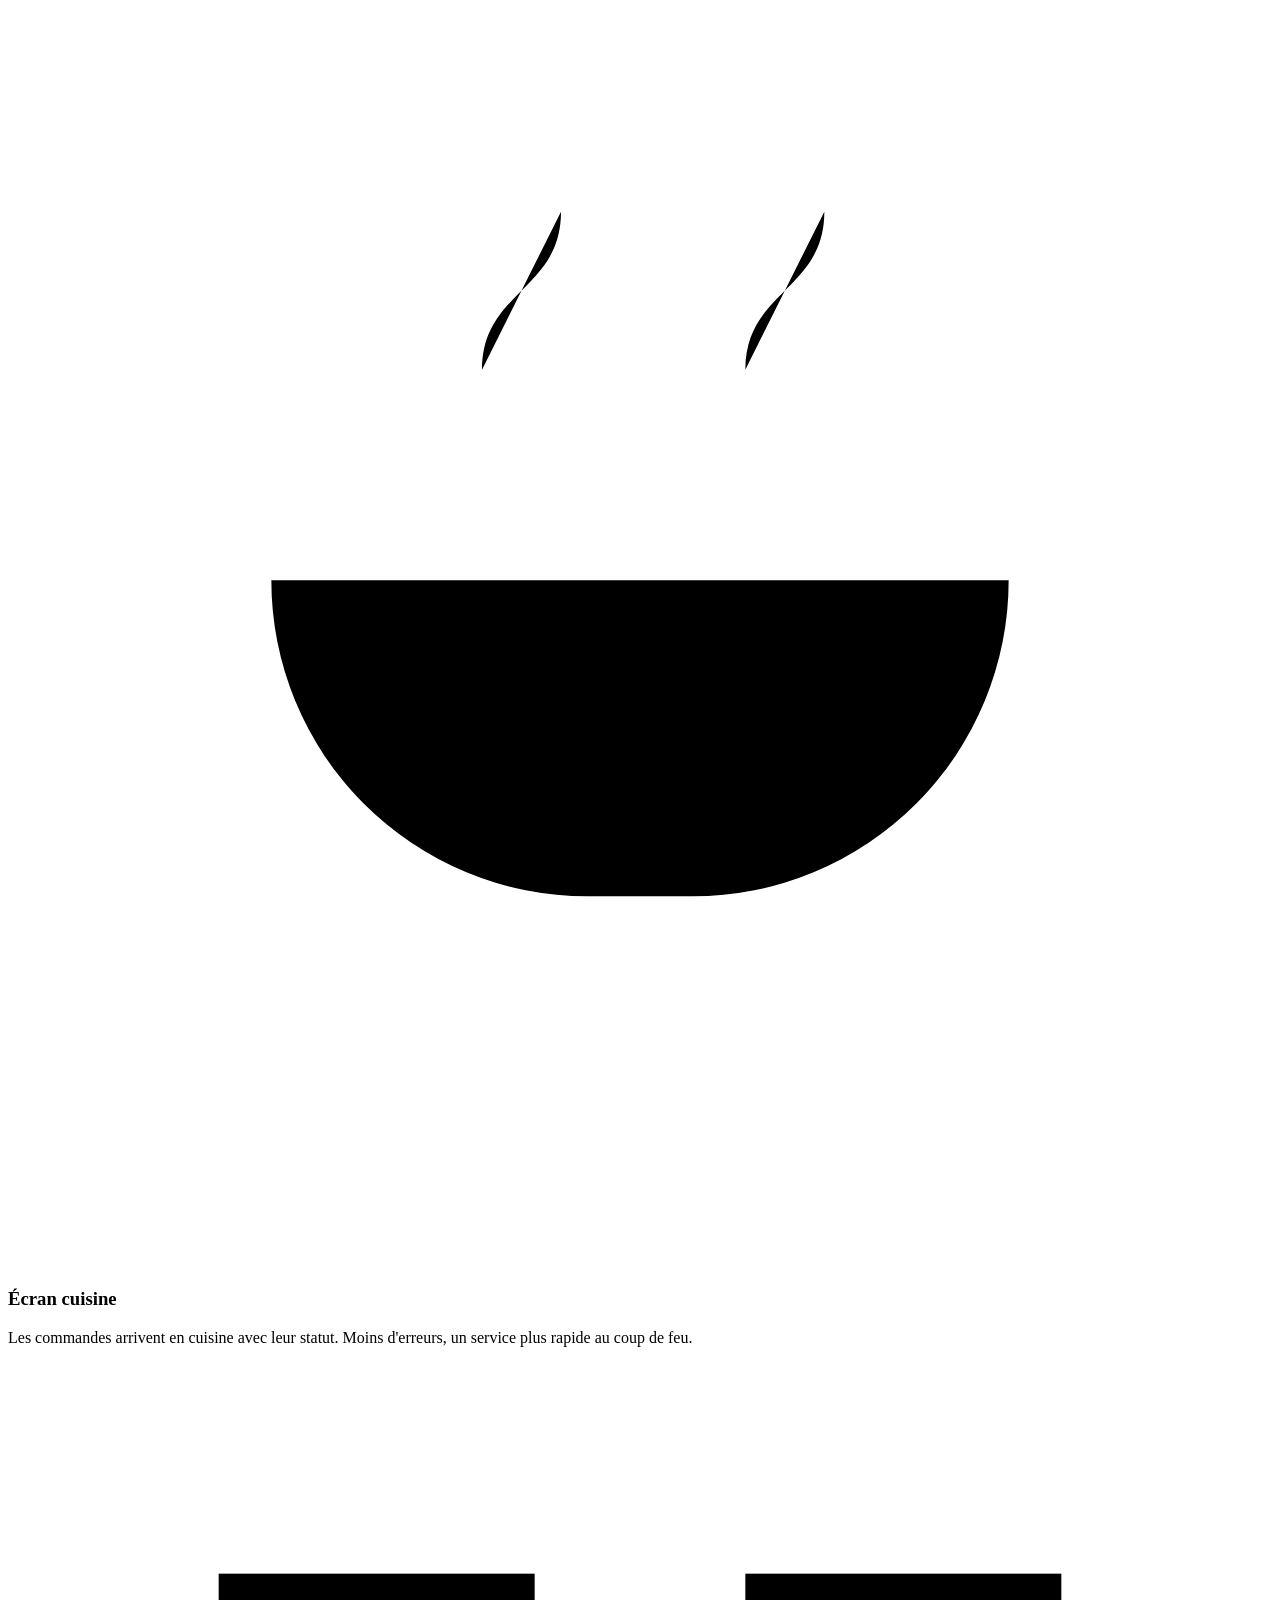
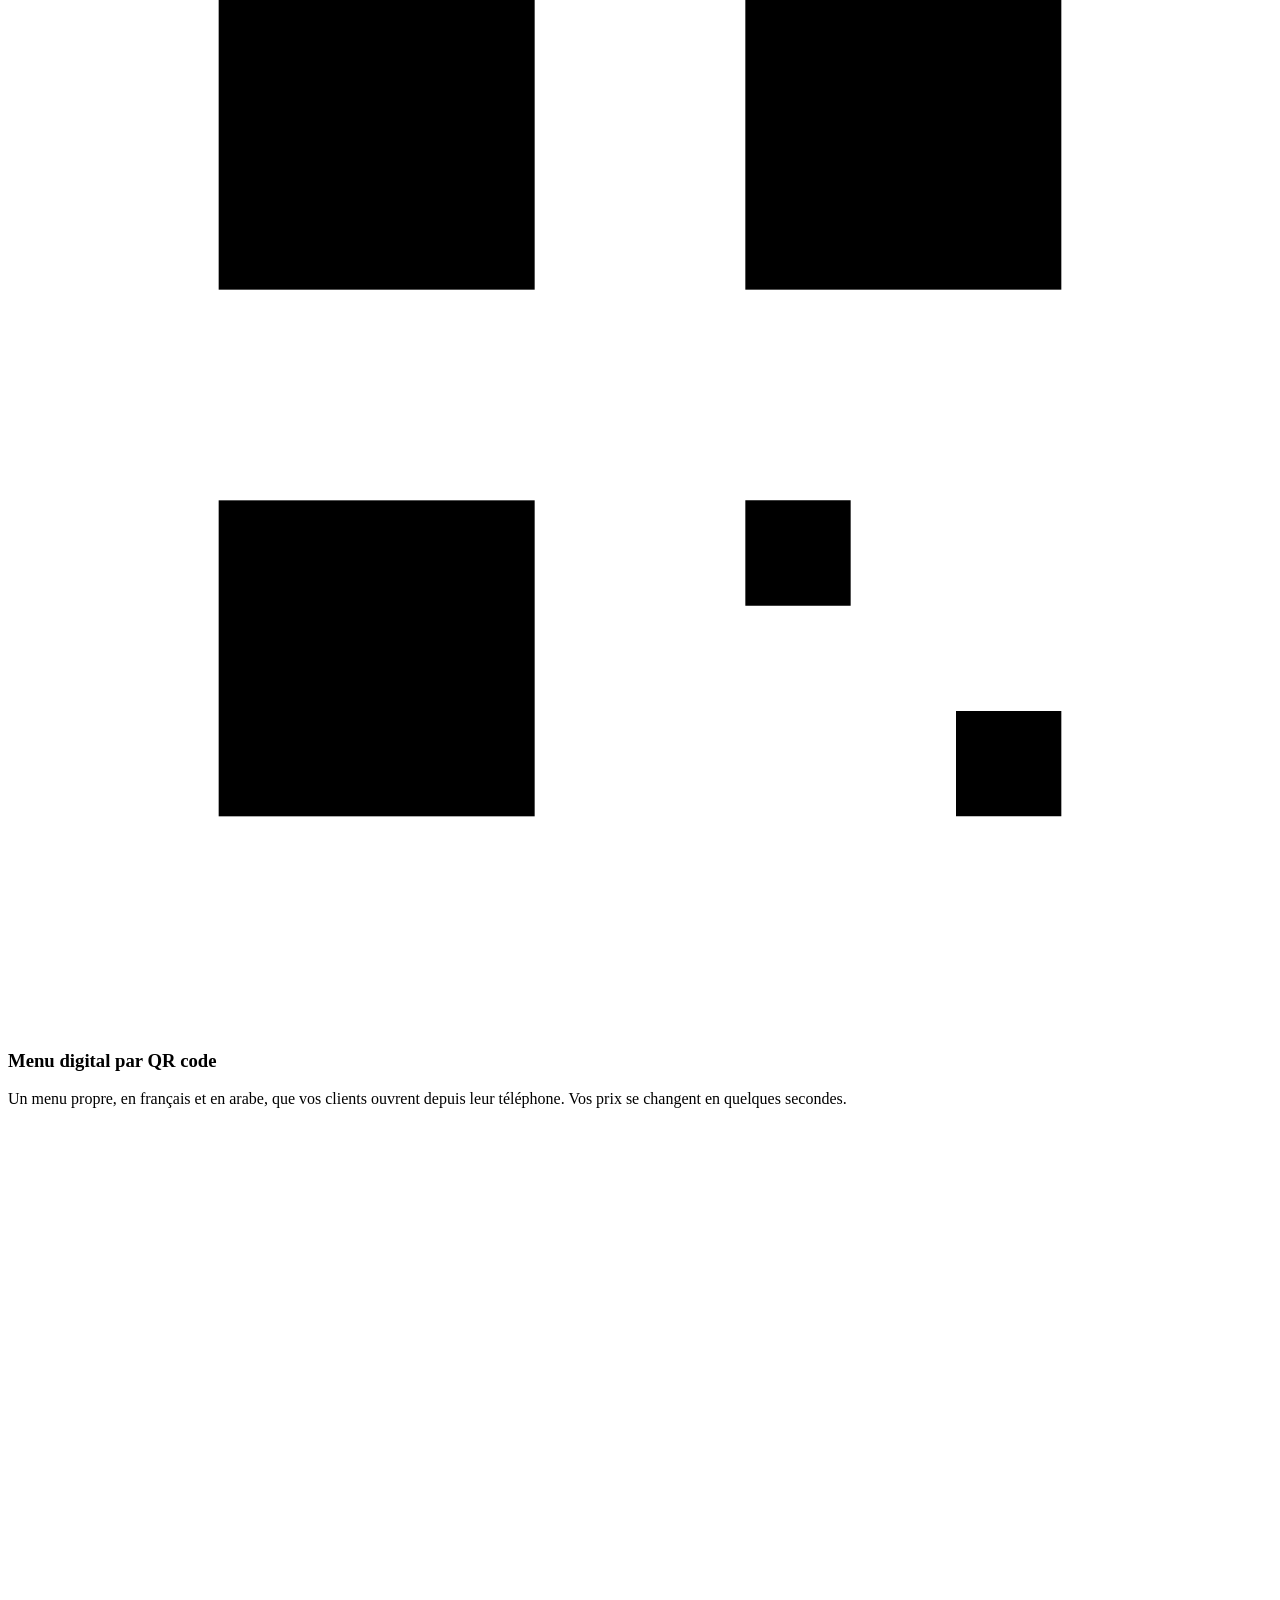
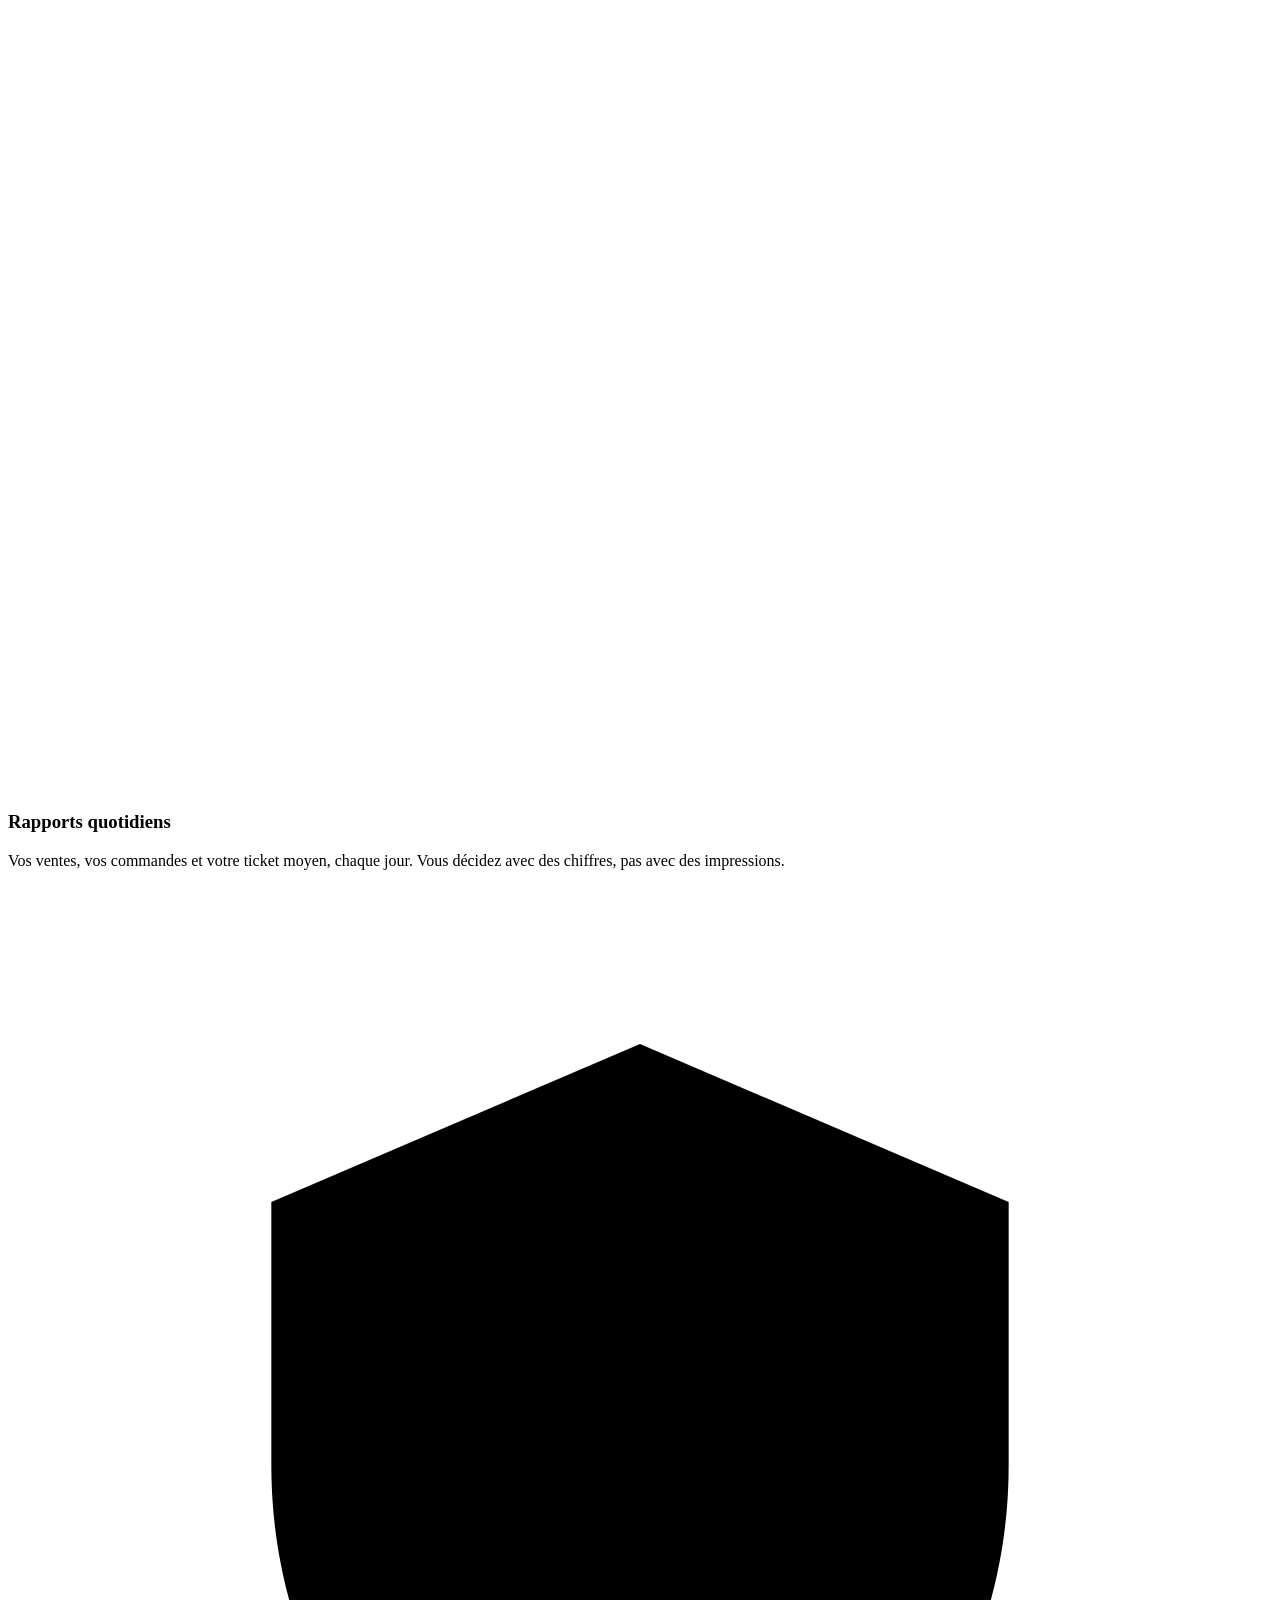
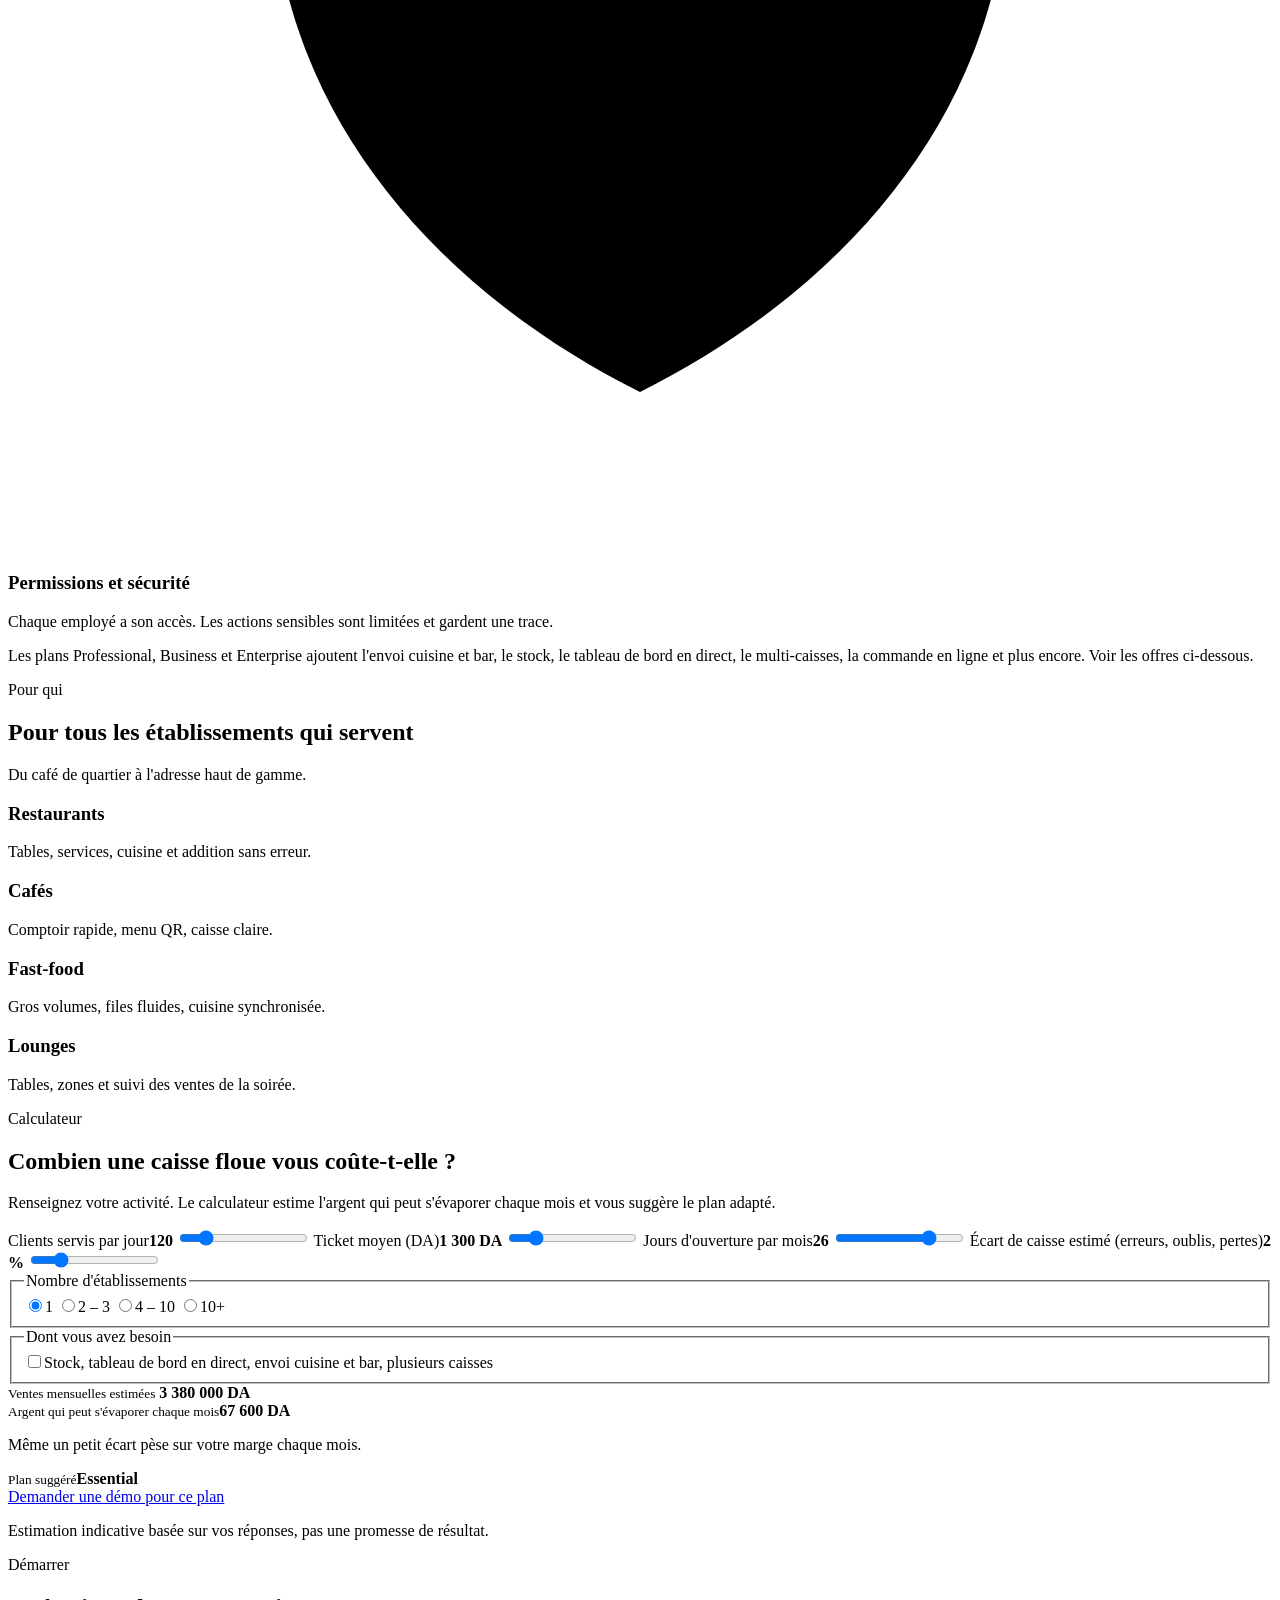
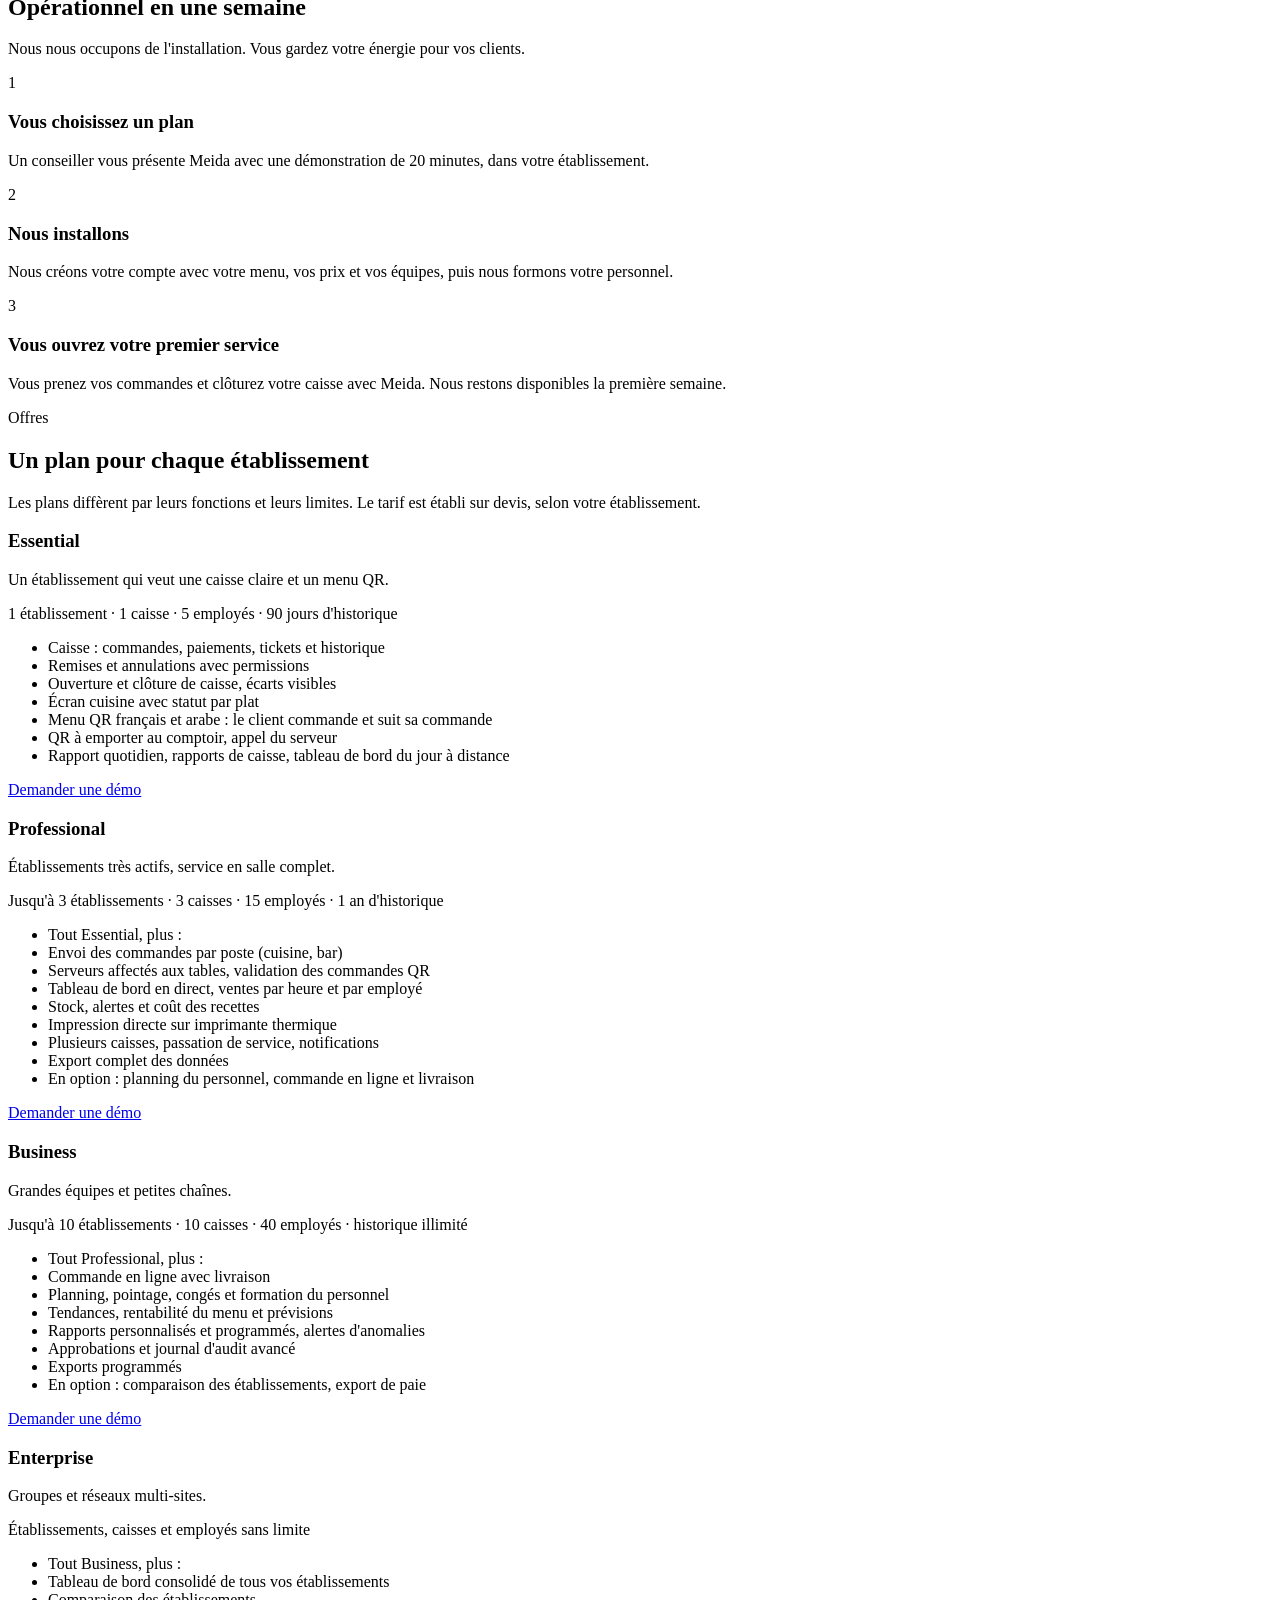
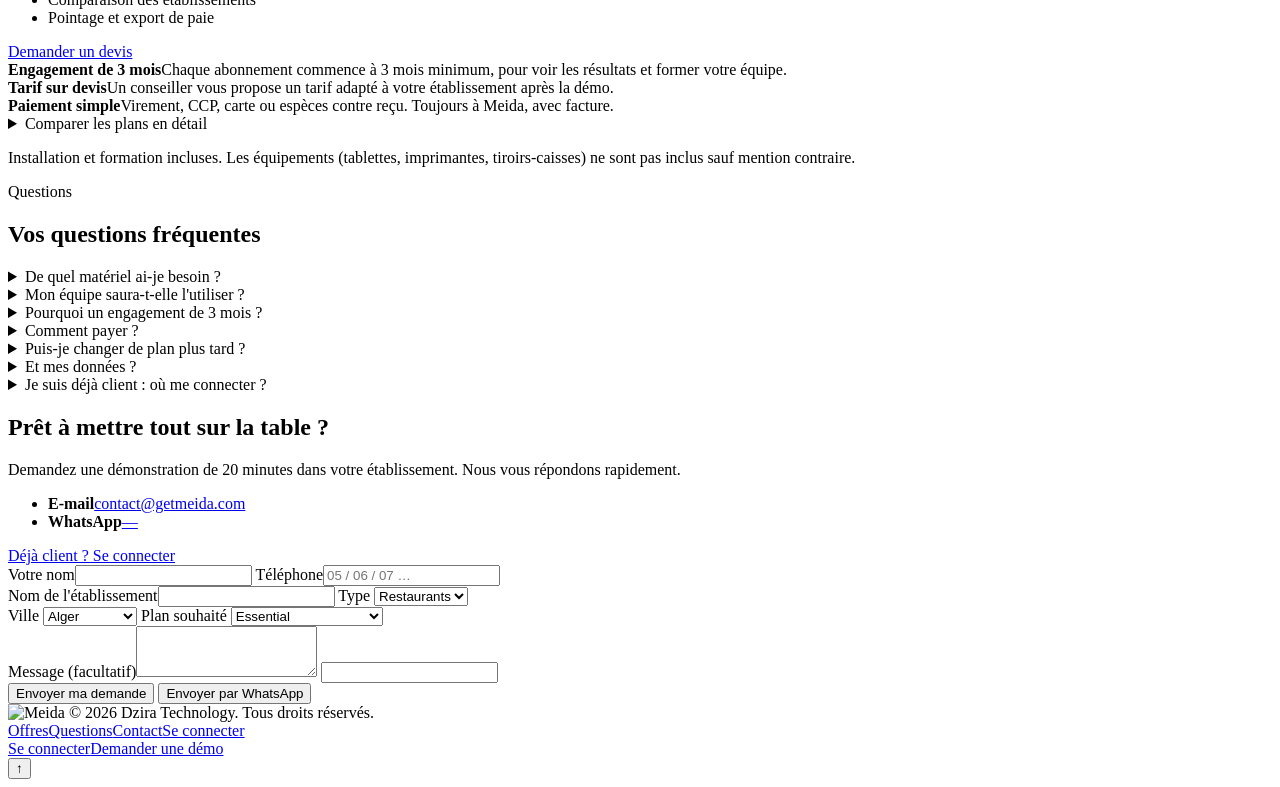
==== commit dd985bd8: "SEO: Arabic page at /ar/, structured data, social tags, caching - /ar/ is now a real server-rendered" ====
--- a/public/index.html
+++ b/public/index.html
@@ -4,26 +4,37 @@
 <meta charset="utf-8">
 <meta name="viewport" content="width=device-width, initial-scale=1">
 <title>Meida | La plateforme de gestion pour restaurants, cafés et fast-foods</title>
-<meta name="description" content="Meida réunit caisse, cuisine, menu QR et rapports dans une seule plateforme. De la commande à la caisse, pour les restaurants, cafés, fast-foods et lounges en Algérie.">
+<meta name="description" content="Logiciel de caisse et de gestion pour restaurants, cafés et fast-foods en Algérie : caisse, écran cuisine, menu QR et rapports, en français et en arabe.">
 <meta name="theme-color" content="#234737">
 <link rel="canonical" href="https://getmeida.com/">
-<link rel="icon" href="favicon.ico" sizes="any">
-<link rel="icon" href="assets/favicon-192.png" type="image/png" sizes="192x192">
-<link rel="apple-touch-icon" href="assets/apple-touch-icon.png">
-<link rel="manifest" href="site.webmanifest">
-<link rel="preload" href="fonts/Inter-Regular.woff2" as="font" type="font/woff2" crossorigin>
-<link rel="preload" href="fonts/InterDisplay-Black.woff2" as="font" type="font/woff2" crossorigin>
+<link rel="alternate" hreflang="fr-DZ" href="https://getmeida.com/">
+<link rel="alternate" hreflang="ar-DZ" href="https://getmeida.com/ar/">
+<link rel="alternate" hreflang="x-default" href="https://getmeida.com/">
+<link rel="icon" href="/favicon.ico" sizes="any">
+<link rel="icon" href="/assets/favicon-192.png" type="image/png" sizes="192x192">
+<link rel="apple-touch-icon" href="/assets/apple-touch-icon.png">
+<link rel="manifest" href="/site.webmanifest">
+<link rel="preload" href="/fonts/Inter-Regular.woff2" as="font" type="font/woff2" crossorigin>
+<link rel="preload" href="/fonts/InterDisplay-Black.woff2" as="font" type="font/woff2" crossorigin>
 <meta property="og:type" content="website">
 <meta property="og:locale" content="fr_DZ">
+<meta property="og:locale:alternate" content="ar_DZ">
 <meta property="og:site_name" content="Meida">
 <meta property="og:title" content="Meida | Une plateforme. De la commande à la caisse.">
 <meta property="og:description" content="Caisse, cuisine, menu QR et rapports dans une seule plateforme pour restaurants, cafés et fast-foods en Algérie.">
 <meta property="og:url" content="https://getmeida.com/">
 <meta property="og:image" content="https://getmeida.com/assets/og-image.png">
+<meta property="og:image:width" content="1200">
+<meta property="og:image:height" content="630">
+<meta property="og:image:alt" content="Meida, la plateforme de gestion pour restaurants">
 <meta name="twitter:card" content="summary_large_image">
-<script type="application/ld+json">{"@context":"https://schema.org","@type":"SoftwareApplication","name":"Meida","applicationCategory":"BusinessApplication","operatingSystem":"Web","description":"Plateforme de gestion pour restaurants, cafés et fast-foods : caisse, cuisine, menu QR, rapports.","publisher":{"@type":"Organization","name":"Dzira Technology","url":"https://getmeida.com/"}}</script>
+<meta name="twitter:title" content="Meida | Une plateforme. De la commande à la caisse.">
+<meta name="twitter:description" content="Caisse, cuisine, menu QR et rapports dans une seule plateforme pour restaurants, cafés et fast-foods en Algérie.">
+<meta name="twitter:image" content="https://getmeida.com/assets/og-image.png">
+<meta name="twitter:image:alt" content="Meida, la plateforme de gestion pour restaurants">
+<!-- structured data (Organization, WebSite, SoftwareApplication, FAQPage) is added by build.mjs -->
 <script>document.documentElement.classList.add('js')</script>
-<link rel="stylesheet" href="style.css">
+<link rel="stylesheet" href="/style.css">
 </head>
 <body>
 <a class="skip" href="#main" data-i18n="skip">Aller au contenu</a>
@@ -31,7 +42,7 @@
 
 <header class="nav" id="nav">
   <div class="wrap">
-    <a class="logo" href="#top" aria-label="Meida"><img src="assets/wm_green.png" alt="Meida" width="120" height="45"></a>
+    <a class="logo" href="#top" aria-label="Meida"><img src="/assets/wm_green.png" alt="Meida" width="120" height="45"></a>
     <input type="checkbox" id="nav-toggle" aria-label="Menu">
     <label class="burger" for="nav-toggle" aria-hidden="true"><span></span><span></span><span></span></label>
     <ul class="menu" id="menu">
@@ -41,7 +52,7 @@
       <li><a href="#calculateur" data-i18n="nav_calc">Calculateur</a></li>
       <li><a href="#offres" data-i18n="nav_offers">Offres</a></li>
       <li><a href="#faq" data-i18n="nav_faq">Questions</a></li>
-      <li class="lang-li"><button class="lang" id="lang" type="button" aria-label="Changer de langue / تغيير اللغة"><span data-lang-label>العربية</span></button></li>
+      <li class="lang-li"><a class="lang" id="lang" href="/ar/" hreflang="ar" lang="ar" aria-label="Changer de langue / تغيير اللغة">العربية</a></li>
       <li><a class="btn btn-primary btn-sm" data-login href="https://platform.getmeida.com/login" data-i18n="login">Se connecter</a></li>
     </ul>
   </div>
@@ -54,8 +65,7 @@
   <div class="glow g1"></div><div class="glow g2"></div>
   <div class="wrap">
     <div class="hero-copy">
-      <span class="eyebrow" data-i18n="hero_eyebrow">Gestion de restaurant</span>
-      <h1><span data-i18n="hero_h1a">Une plateforme.</span><br><em data-i18n="hero_h1b">De la commande à la caisse.</em></h1>
+      <h1><span class="eyebrow" data-i18n="hero_eyebrow">Logiciel de caisse pour restaurants en Algérie</span><span data-i18n="hero_h1a">Une plateforme.</span><br><em data-i18n="hero_h1b">De la commande à la caisse.</em></h1>
       <p class="lead" data-i18n="hero_lead">Meida remplace les tickets papier, les calculettes et les comptes approximatifs de fin de journée par un système simple que toute votre équipe utilise.</p>
       <div class="cta">
         <a class="btn btn-primary" data-login href="https://platform.getmeida.com/login" data-i18n="hero_cta1">Accéder à ma plateforme</a>
@@ -464,7 +474,7 @@
       <h2 data-i18n="ct_h2">Prêt à mettre tout sur la table ?</h2>
       <p data-i18n="ct_p">Demandez une démonstration de 20 minutes dans votre établissement. Nous vous répondons rapidement.</p>
       <ul class="c-list">
-        <li><b data-i18n="ct_mail">E-mail</b><a data-mail href="mailto:contact@meida.dz">contact@meida.dz</a></li>
+        <li><b data-i18n="ct_mail">E-mail</b><a data-mail href="mailto:contact@getmeida.com">contact@getmeida.com</a></li>
         <li class="wa-li"><b>WhatsApp</b><a data-wa href="#" target="_blank" rel="noopener">—</a></li>
       </ul>
       <a class="btn btn-ghost" data-login href="https://platform.getmeida.com/login" data-i18n="ct_login">Déjà client ? Se connecter</a>
@@ -501,7 +511,7 @@
 
 <footer>
   <div class="wrap">
-    <img src="assets/wm_cream.png" alt="Meida" width="100" height="37">
+    <img src="/assets/wm_cream.png" alt="Meida" width="100" height="37">
     <span data-i18n="ft">© 2026 Dzira Technology. Tous droits réservés.</span>
     <nav aria-label="Pied de page"><a href="#offres" data-i18n="nav_offers">Offres</a><a href="#faq" data-i18n="nav_faq">Questions</a><a href="#contact">Contact</a><a data-login href="https://platform.getmeida.com/login" data-i18n="login">Se connecter</a></nav>
   </div>
@@ -510,6 +520,6 @@
 <div class="mbar" id="mbar"><a class="btn btn-primary" data-login href="https://platform.getmeida.com/login" data-i18n="login">Se connecter</a><a class="btn btn-brass" href="#contact" data-i18n="demo">Demander une démo</a></div>
 <button class="totop" id="totop" type="button" aria-label="Haut de page">↑</button>
 
-<script src="script.js" defer></script>
+<script src="/script.js" defer></script>
 </body>
 </html>
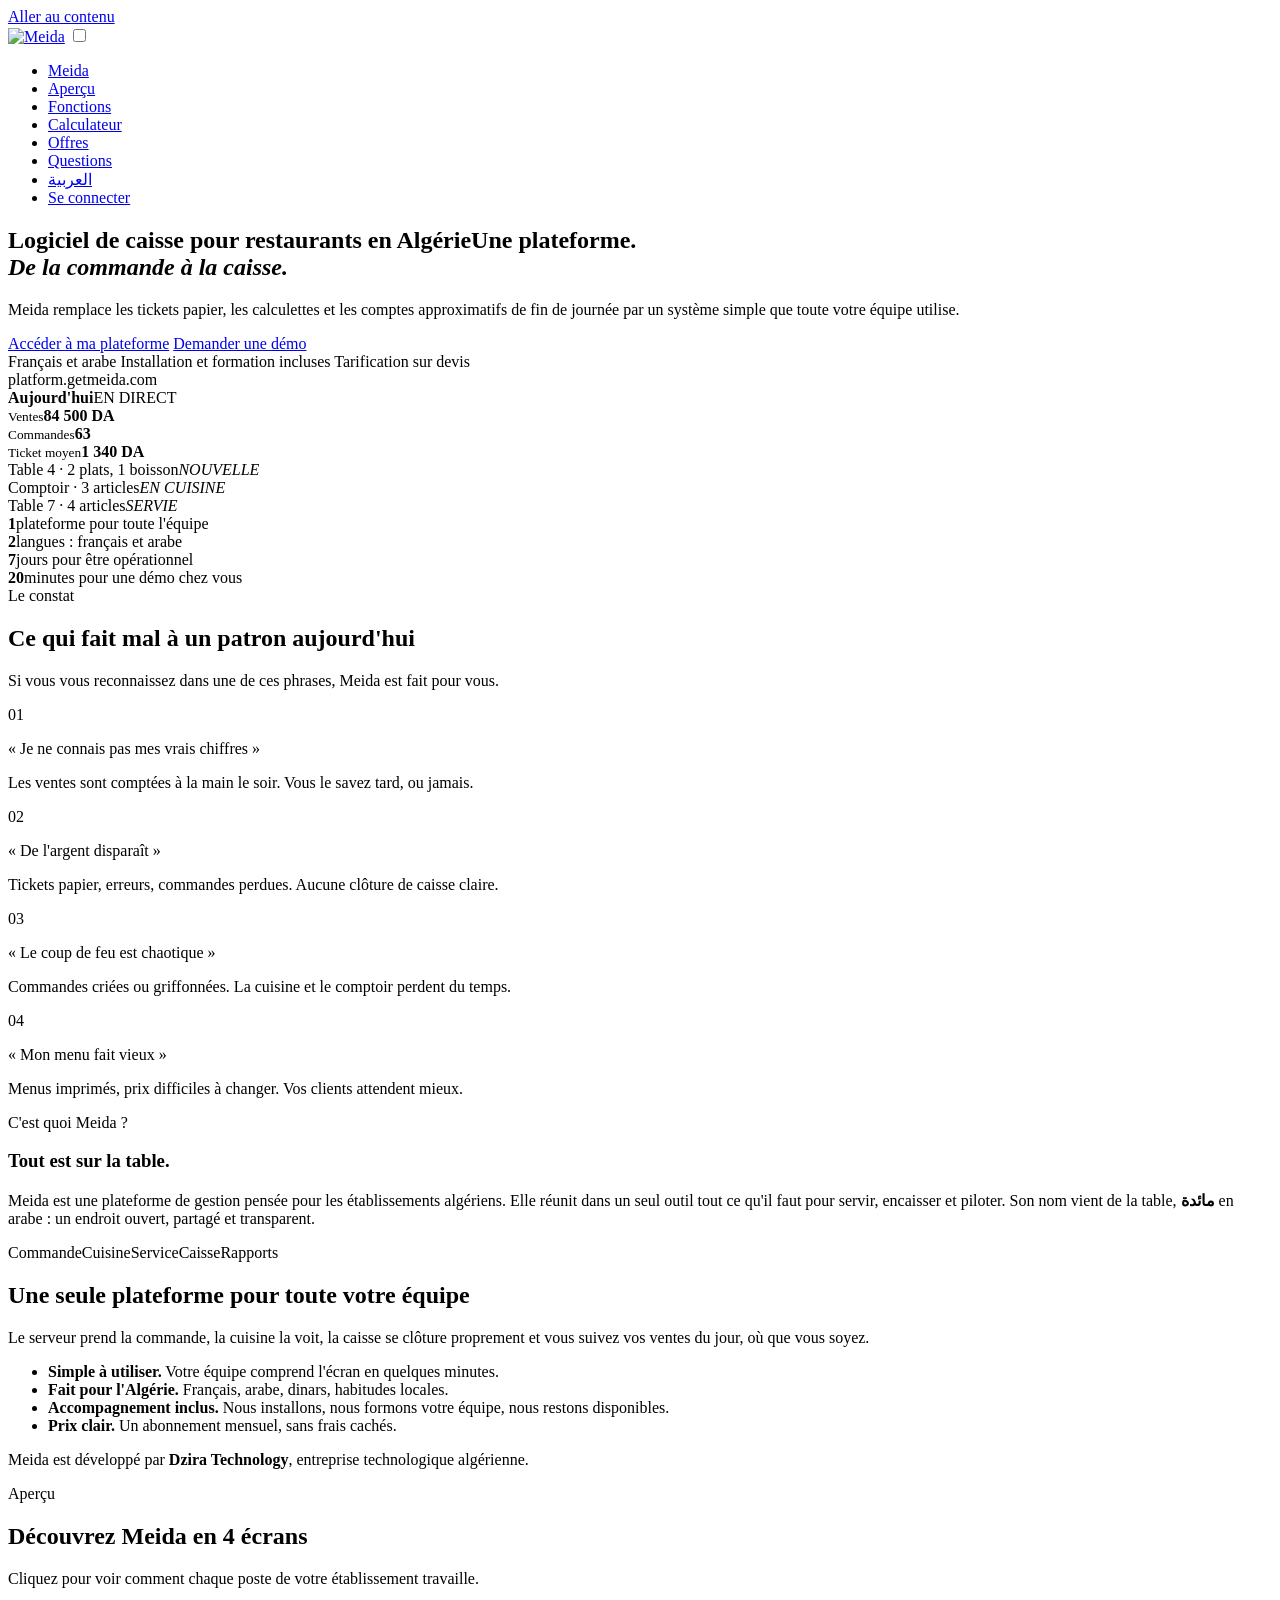
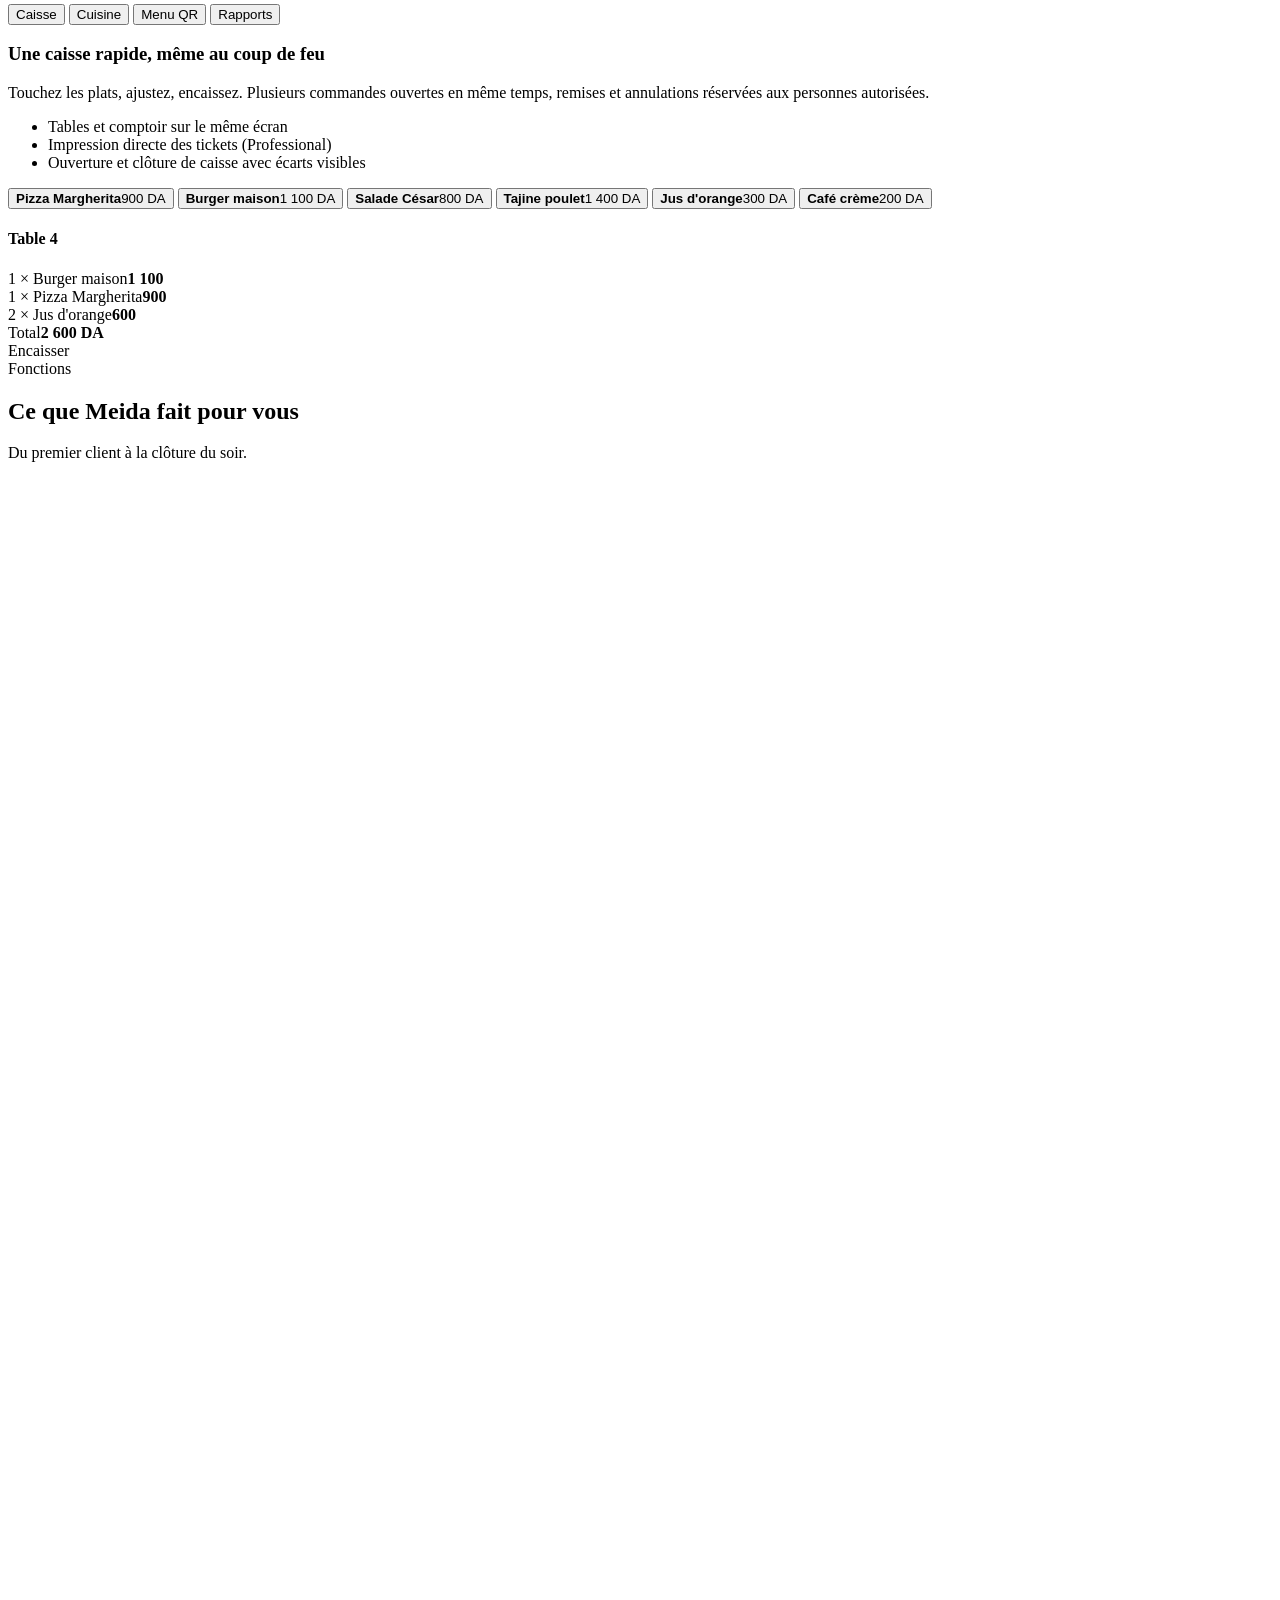
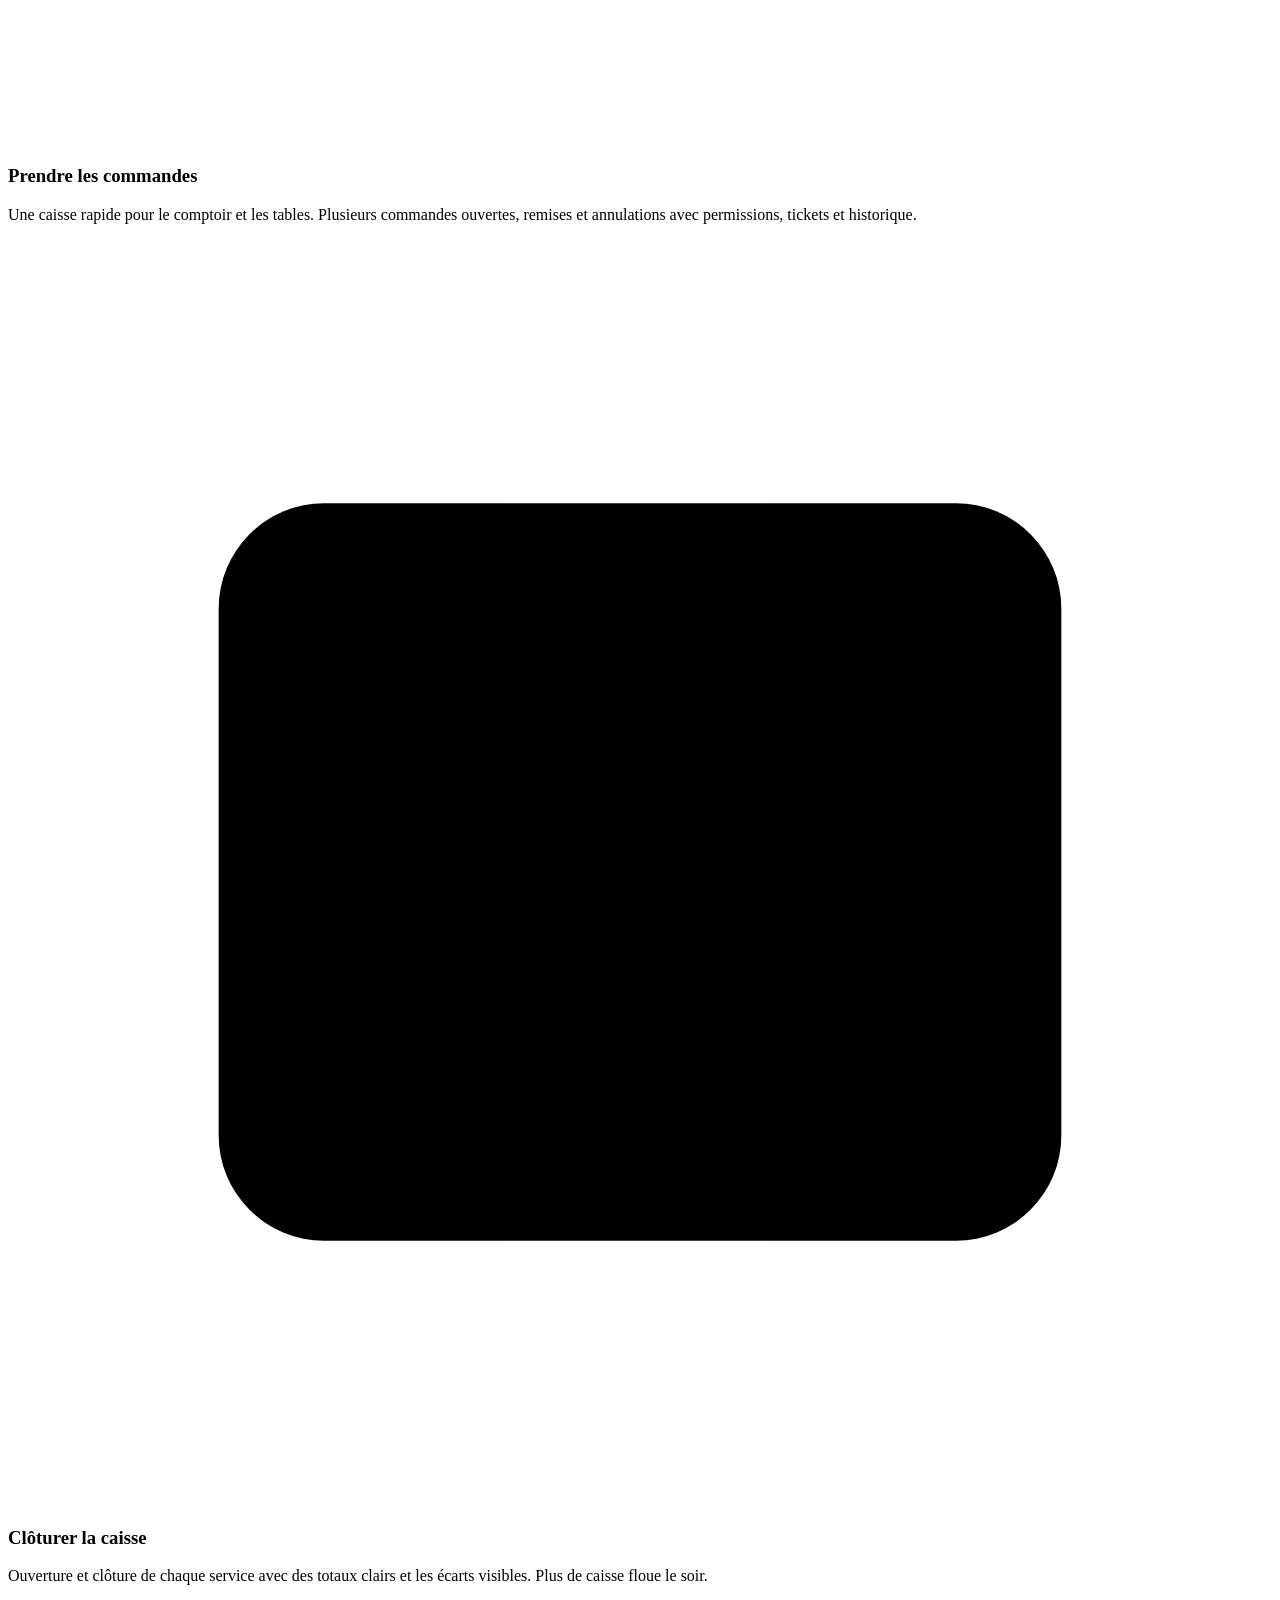
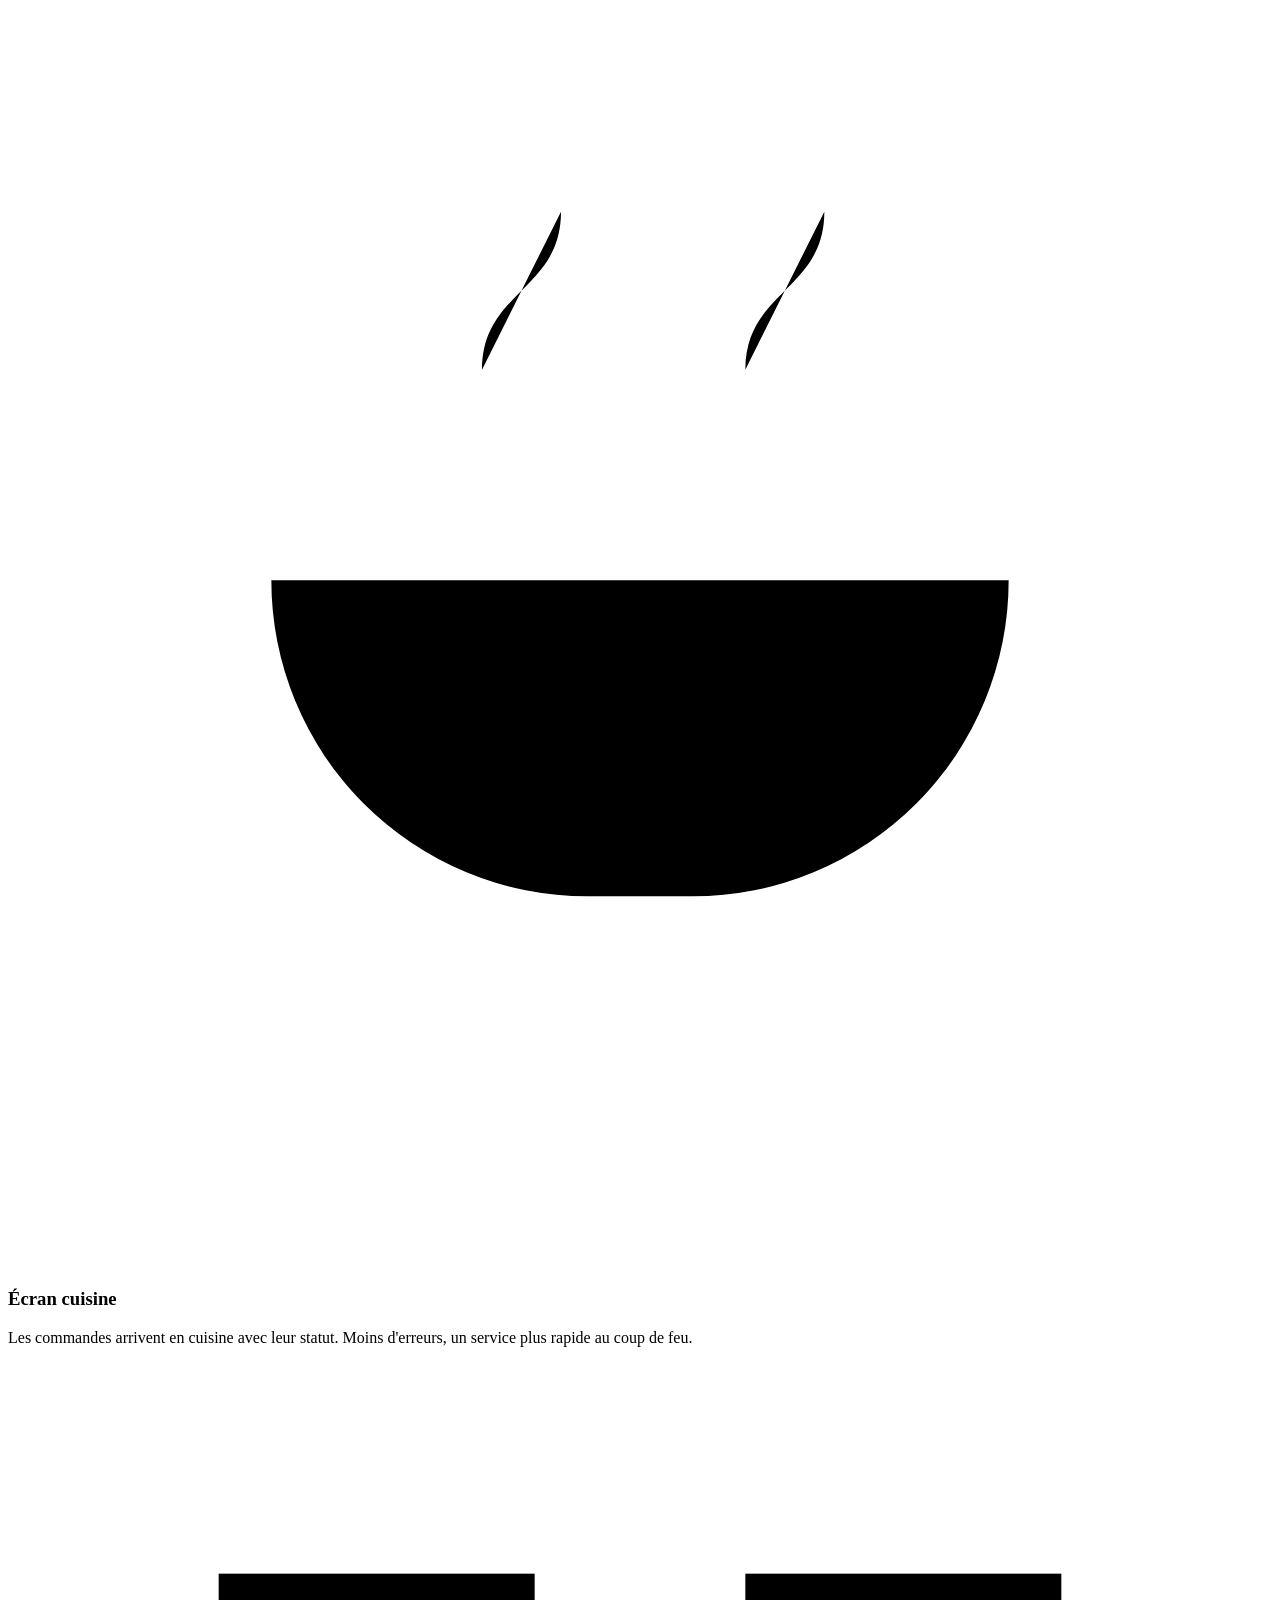
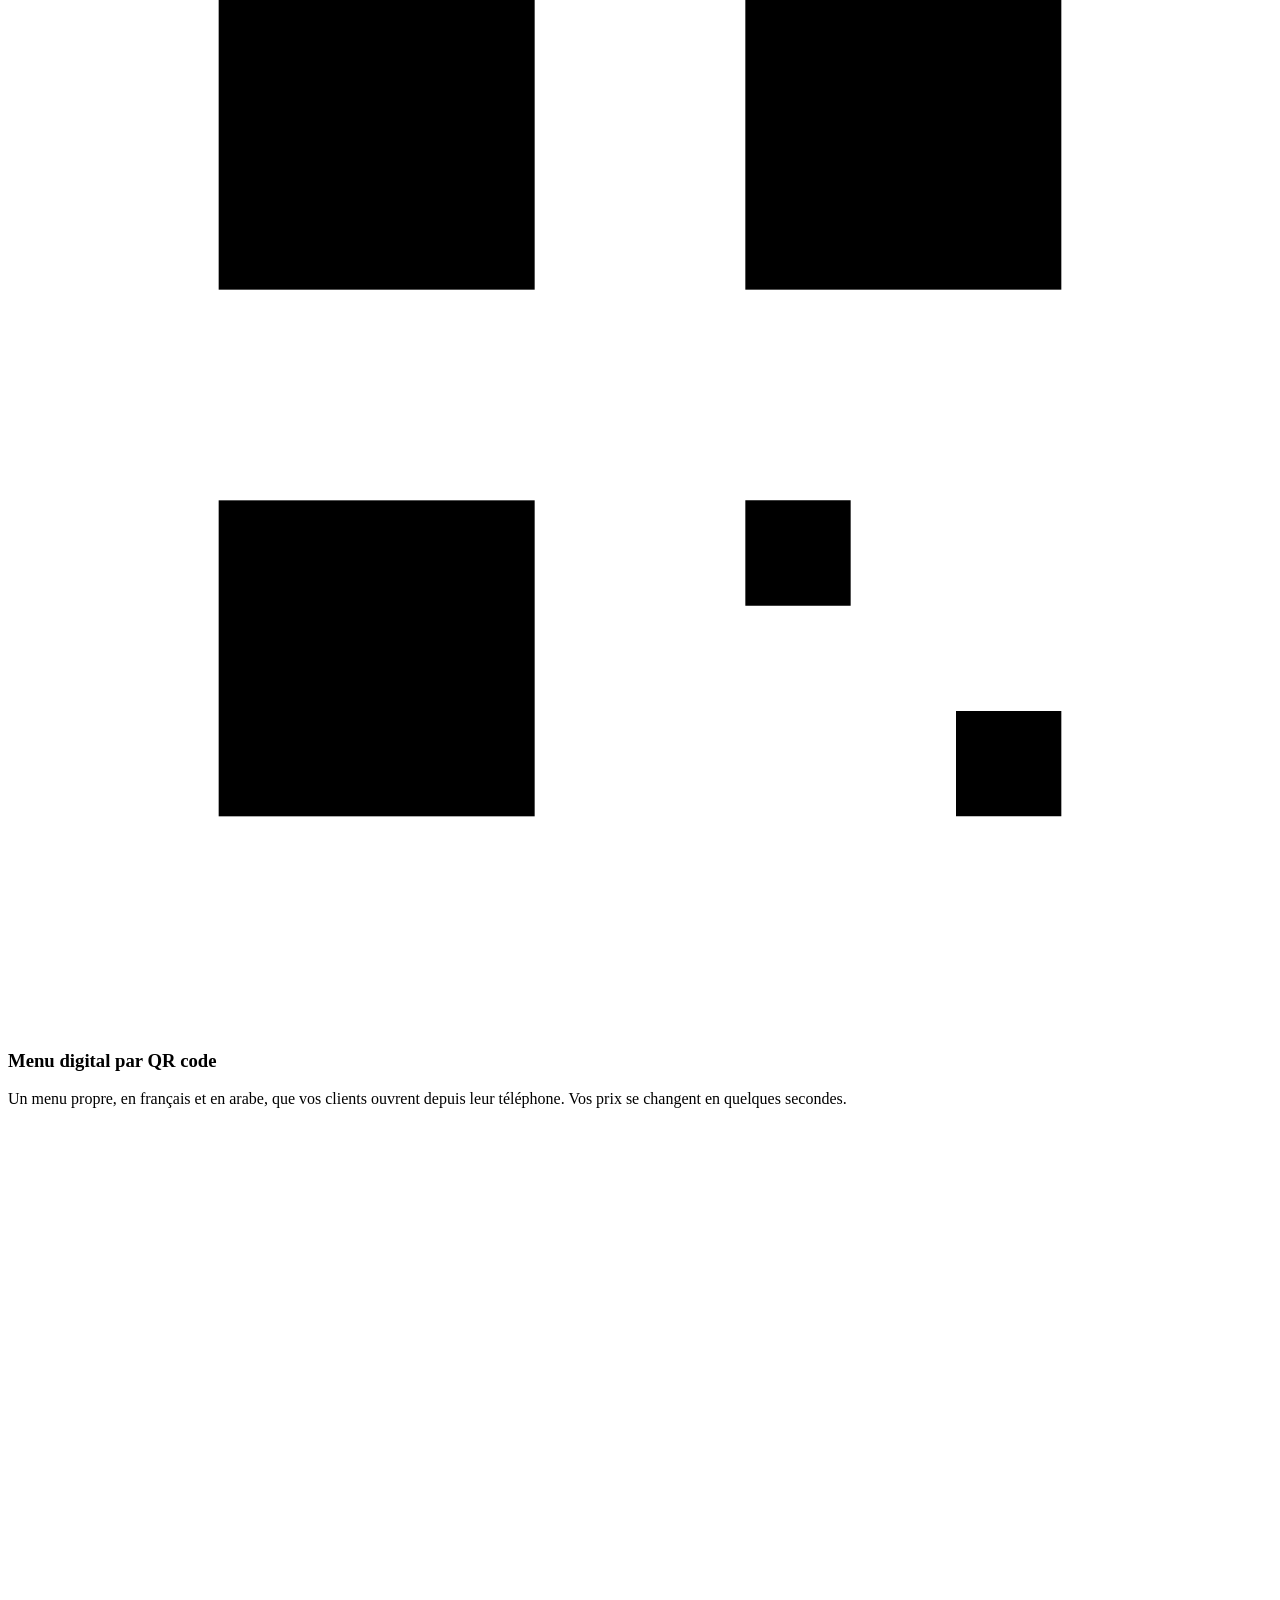
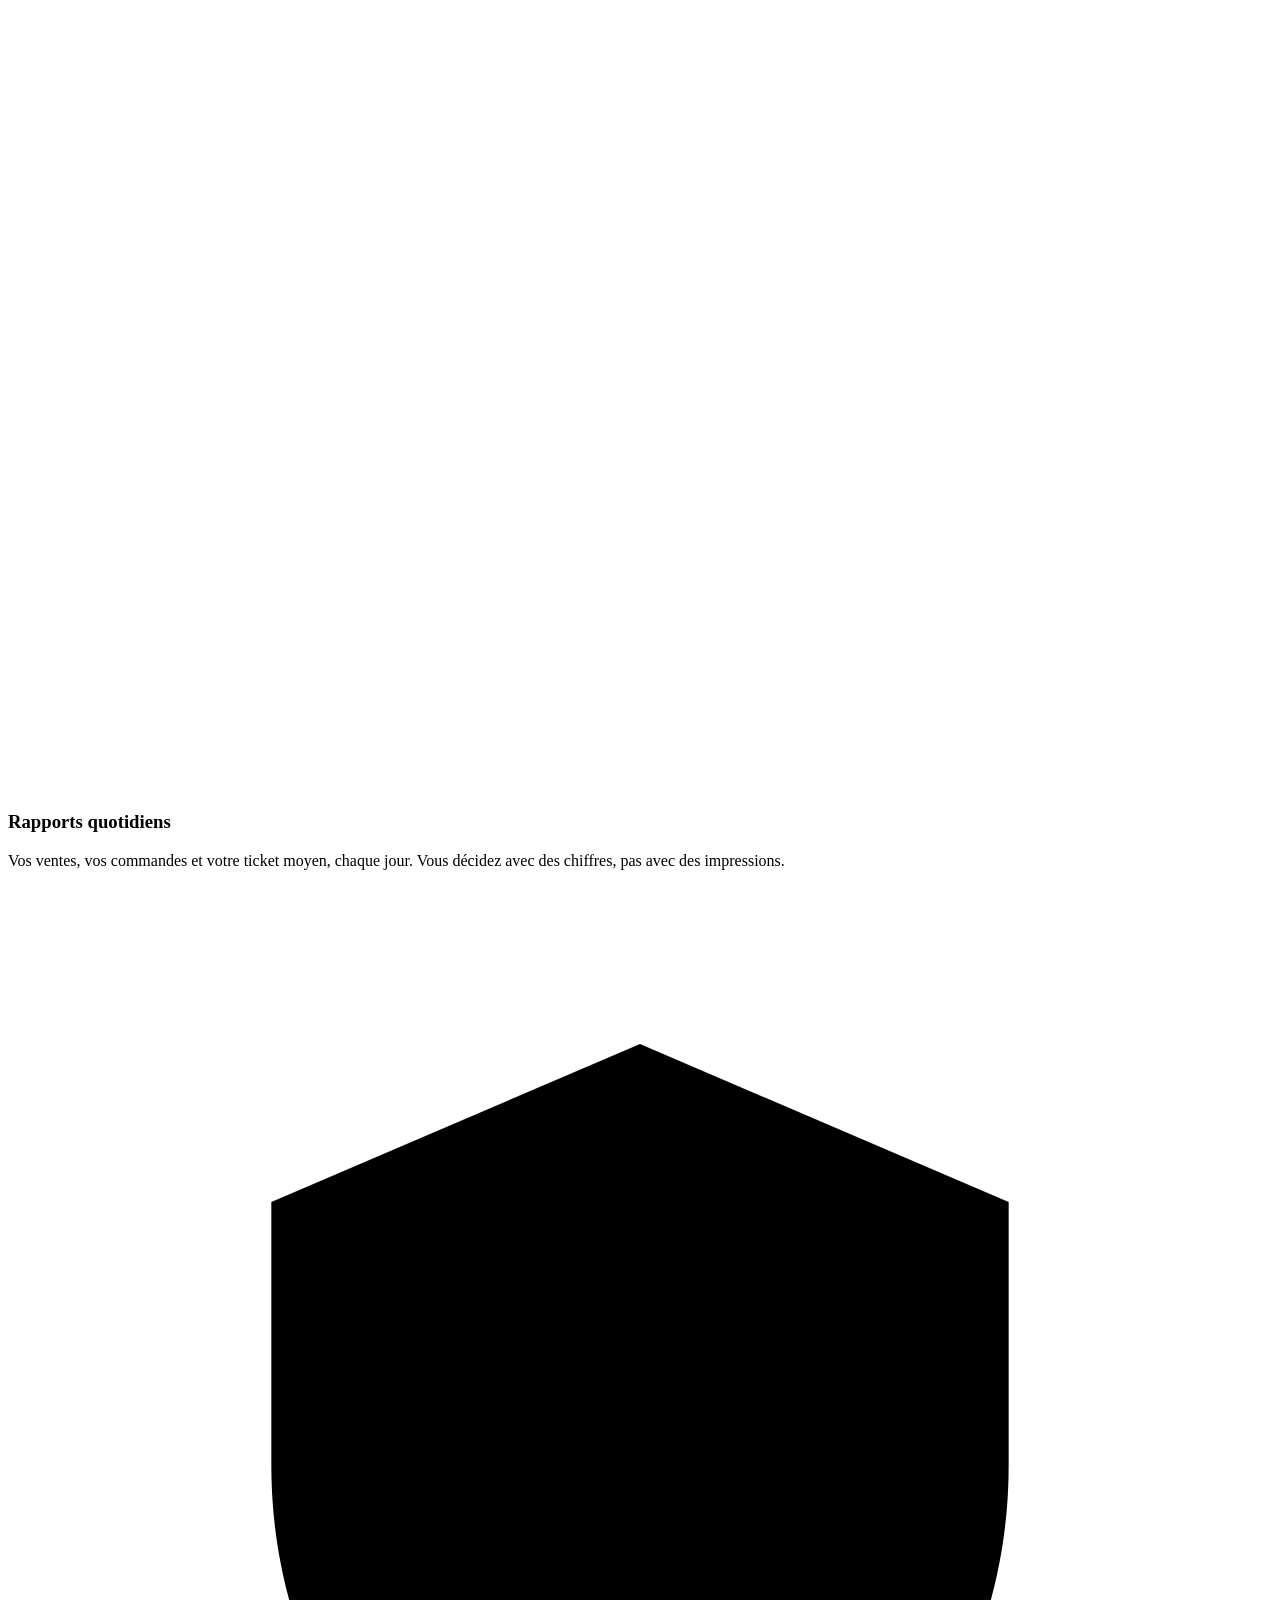
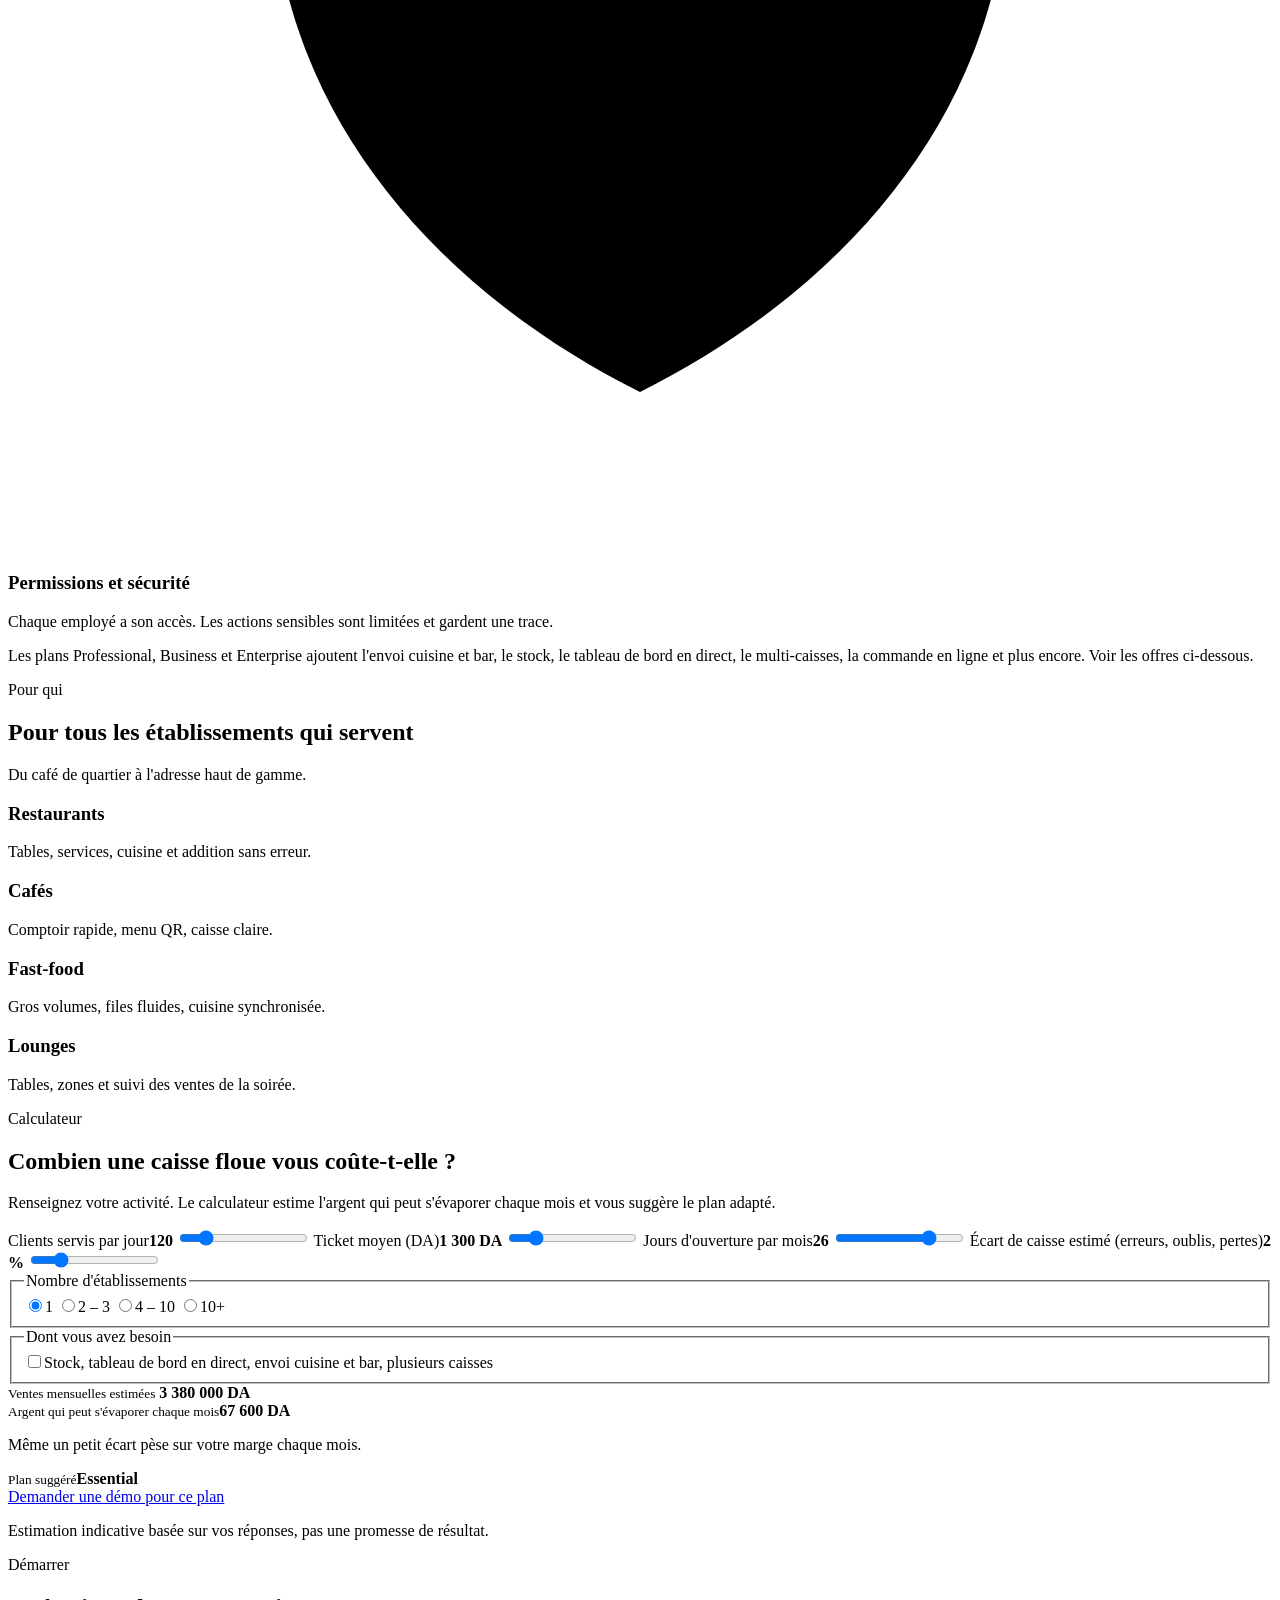
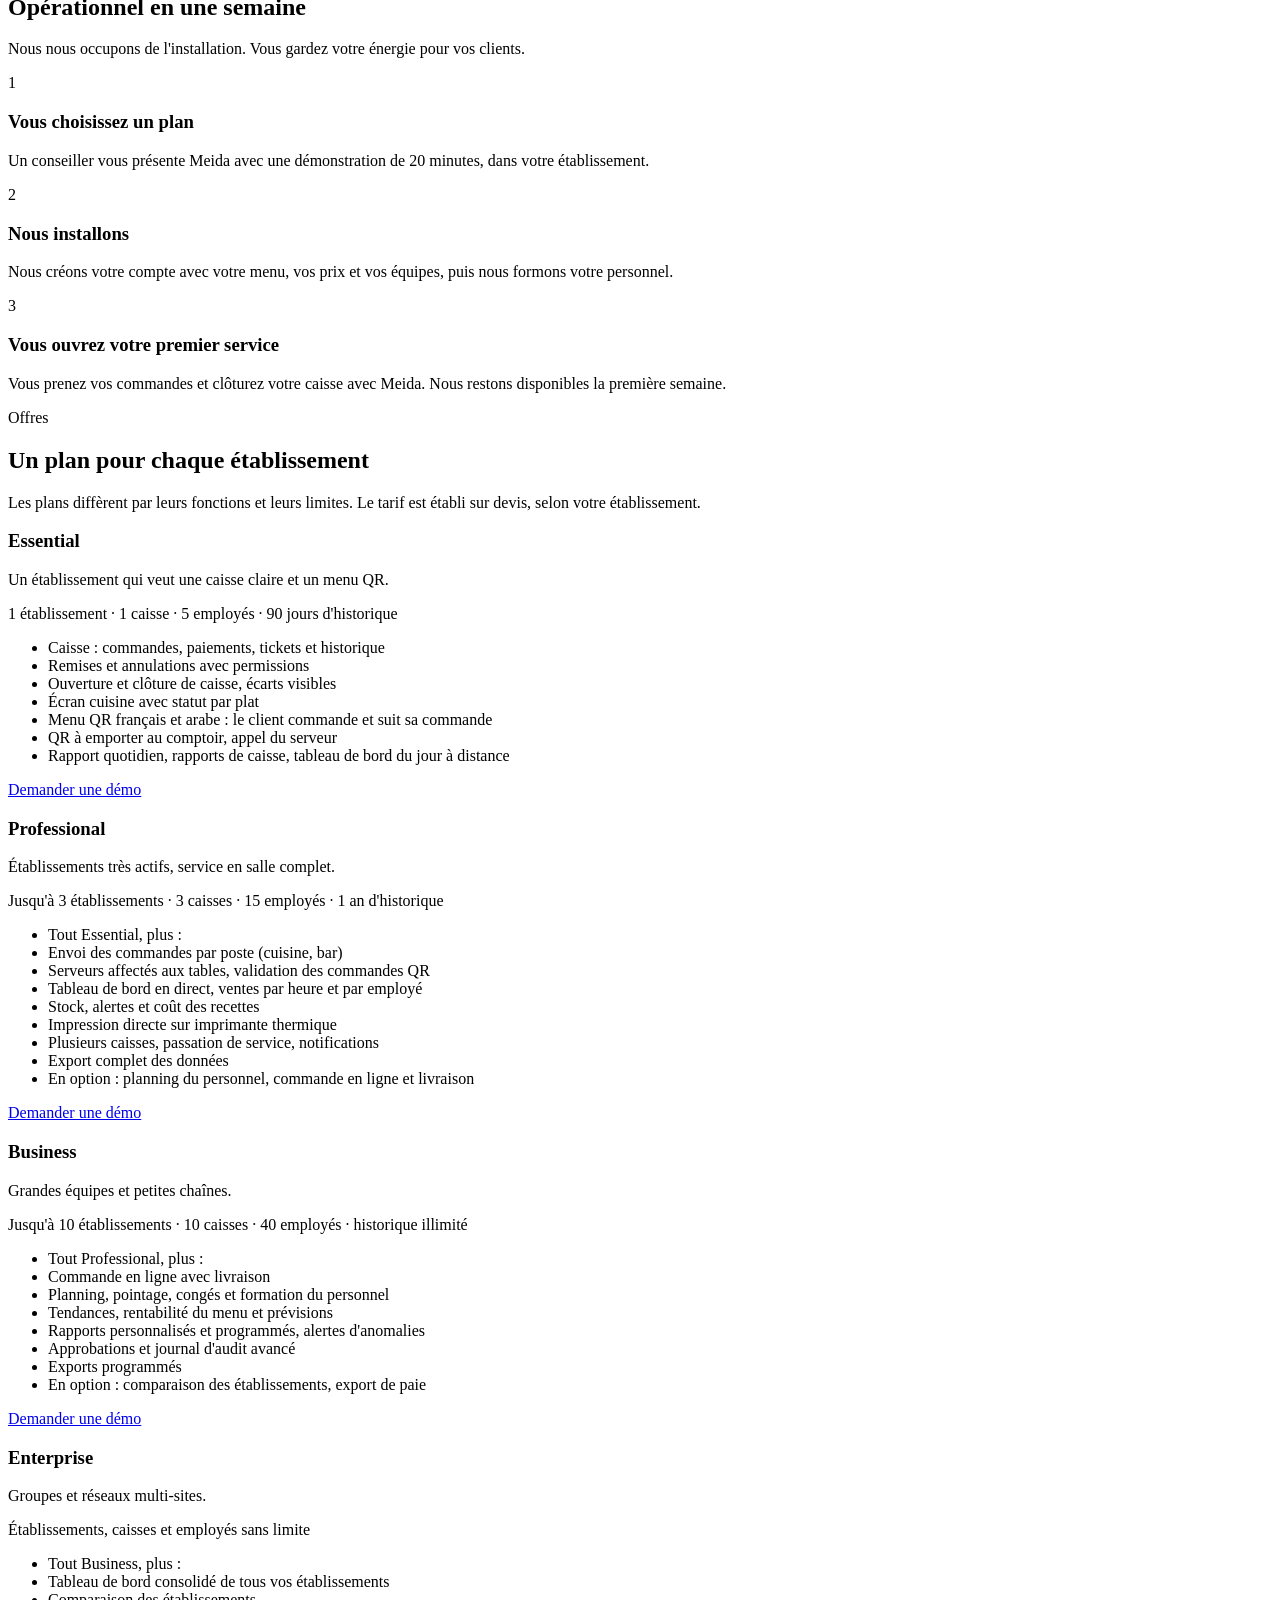
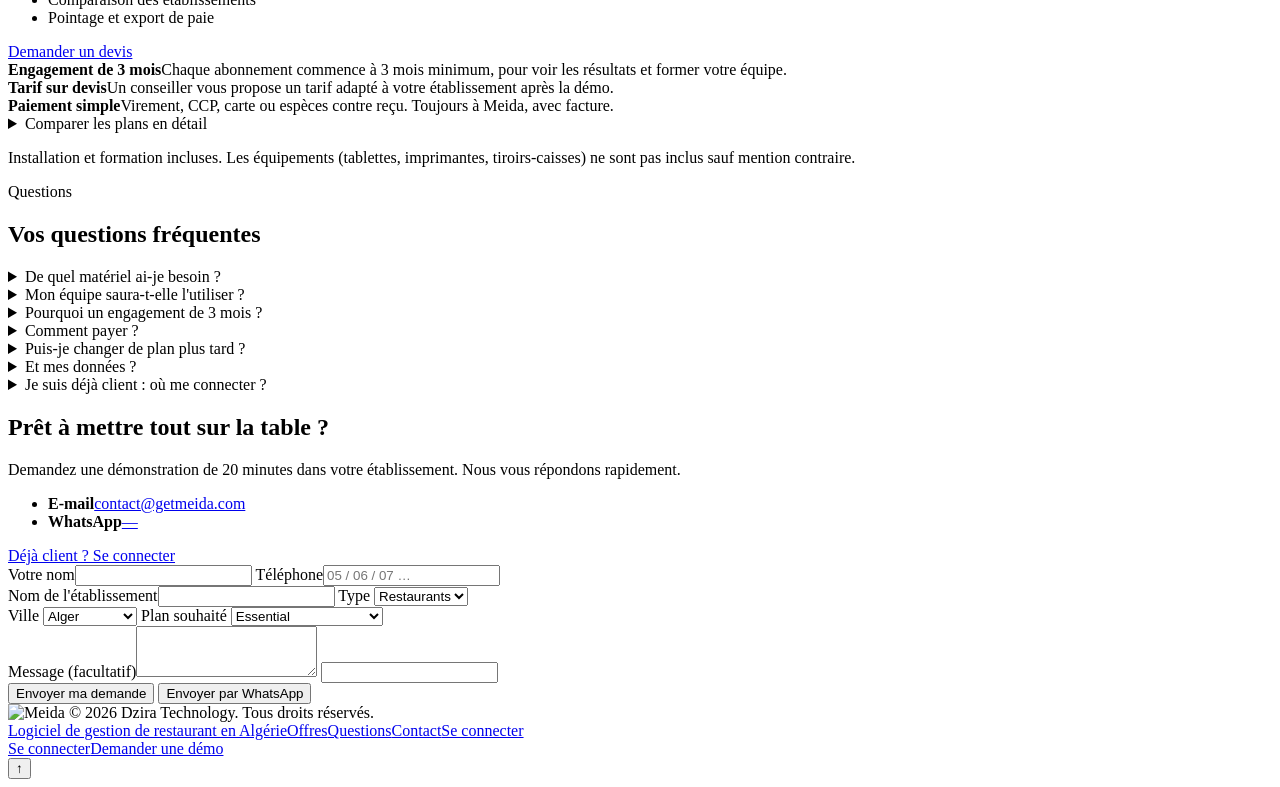
==== commit e49600c0: "Keyword page: logiciel de gestion de restaurant en Algérie (FR + AR) /logiciel-gestion-restaurant-al" ====
--- a/public/index.html
+++ b/public/index.html
@@ -513,7 +513,7 @@
   <div class="wrap">
     <img src="/assets/wm_cream.png" alt="Meida" width="100" height="37">
     <span data-i18n="ft">© 2026 Dzira Technology. Tous droits réservés.</span>
-    <nav aria-label="Pied de page"><a href="#offres" data-i18n="nav_offers">Offres</a><a href="#faq" data-i18n="nav_faq">Questions</a><a href="#contact">Contact</a><a data-login href="https://platform.getmeida.com/login" data-i18n="login">Se connecter</a></nav>
+    <nav aria-label="Pied de page"><a href="/logiciel-gestion-restaurant-algerie/" data-i18n="ft_seo">Logiciel de gestion de restaurant en Algérie</a><a href="#offres" data-i18n="nav_offers">Offres</a><a href="#faq" data-i18n="nav_faq">Questions</a><a href="#contact">Contact</a><a data-login href="https://platform.getmeida.com/login" data-i18n="login">Se connecter</a></nav>
   </div>
 </footer>
 
